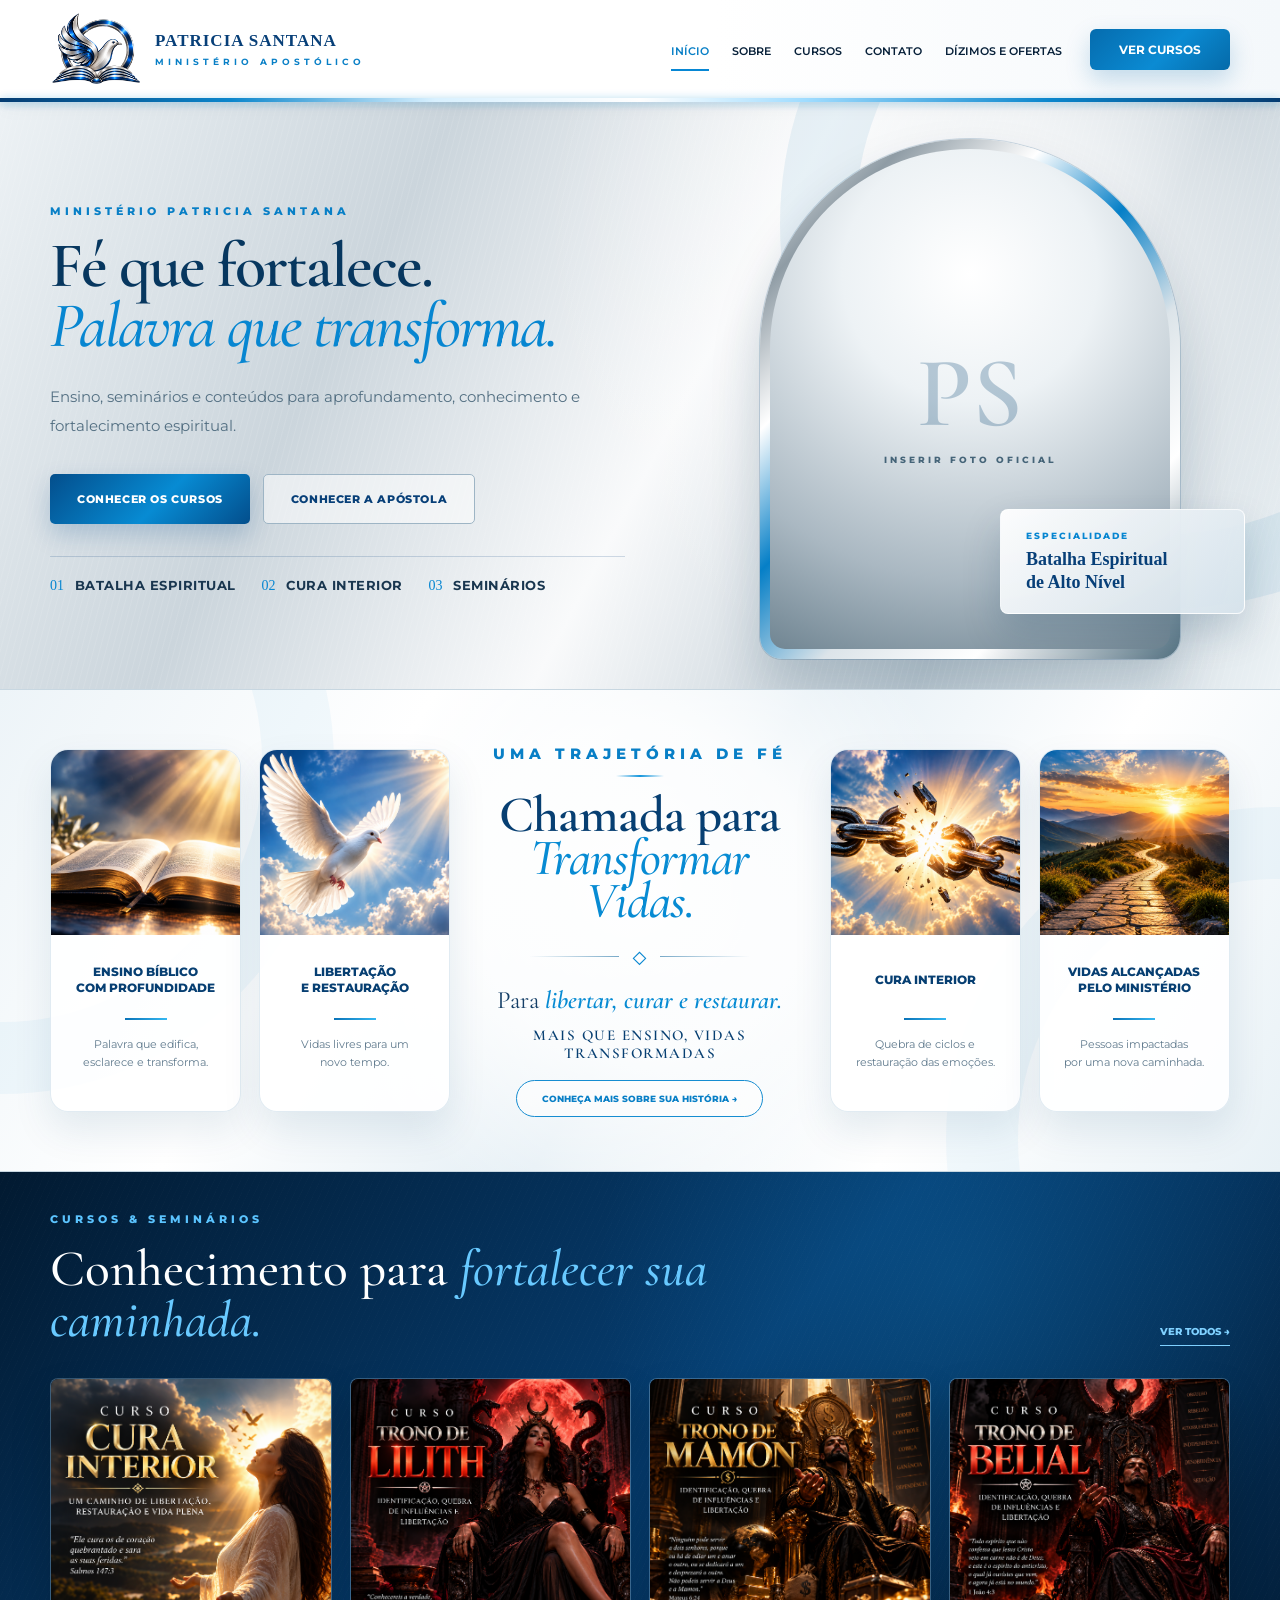
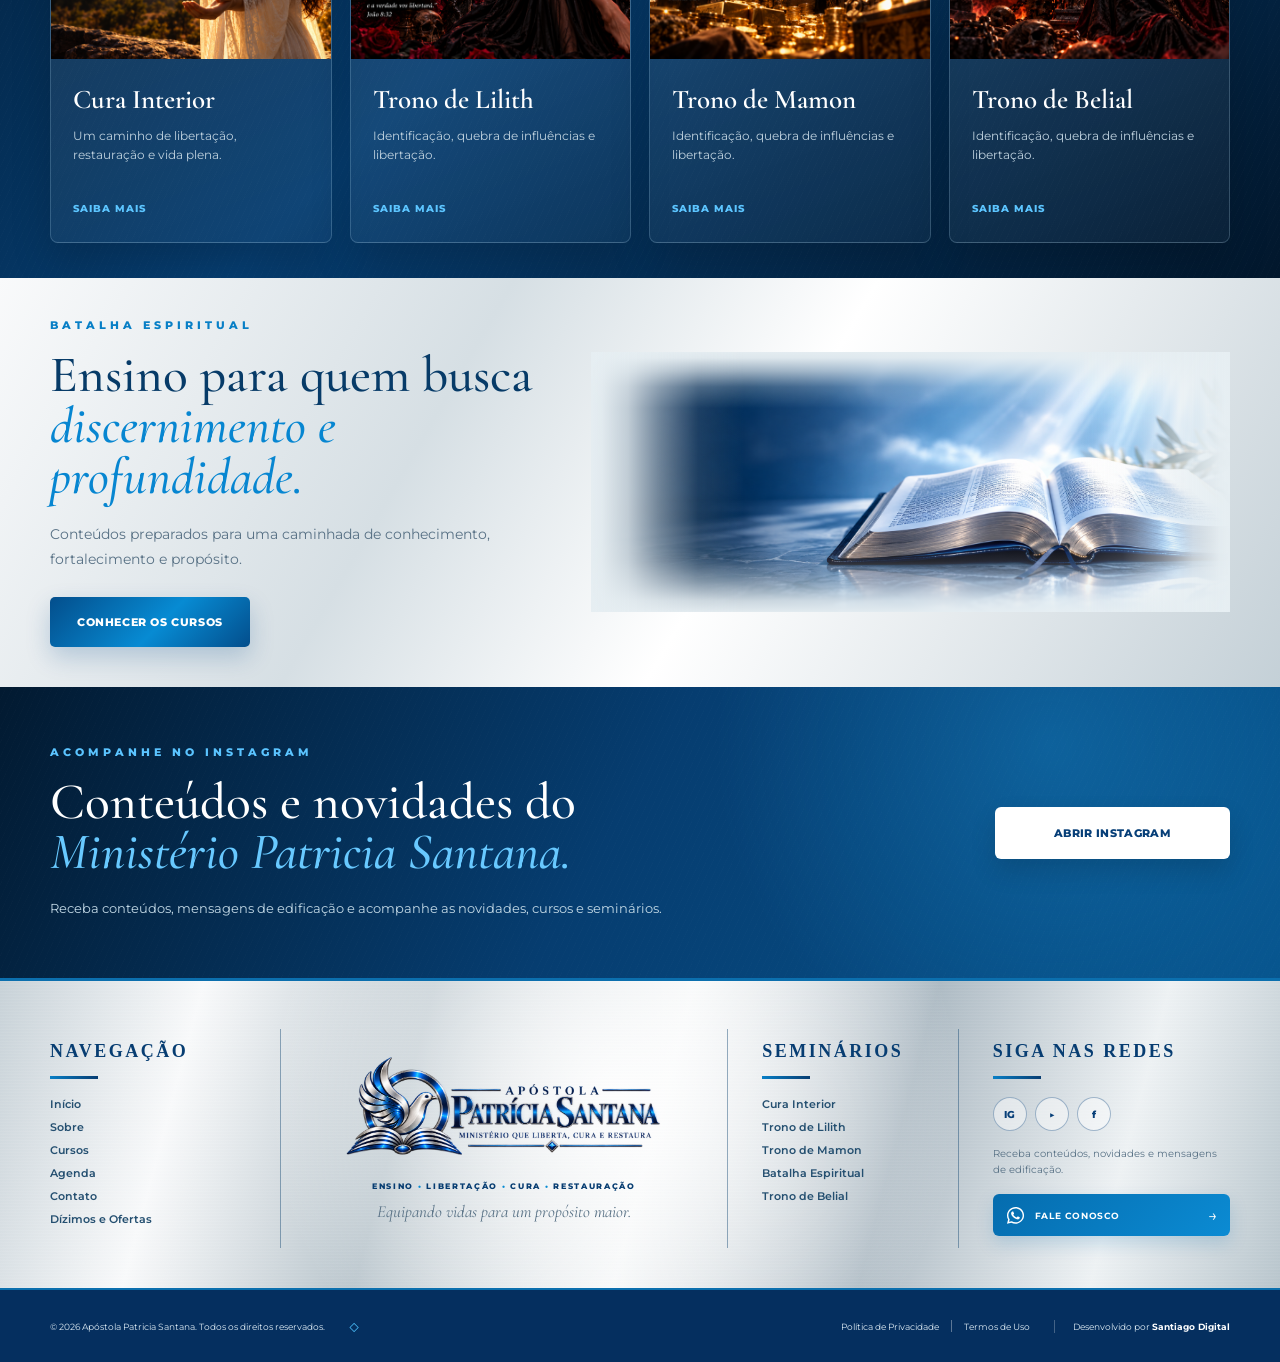
==== index.html @ dcf29bfb "Add files via upload" ====
<!DOCTYPE html>
<html lang="pt-BR">

<head>
    <meta charset="UTF-8">

    <meta
        name="viewport"
        content="width=device-width, initial-scale=1.0"
    >

    <title>Apóstola Patricia Santana</title>

    <!-- FONTES -->
    <link rel="preconnect" href="https://fonts.googleapis.com">
    <link rel="preconnect" href="https://fonts.gstatic.com" crossorigin>

    <link
        href="https://fonts.googleapis.com/css2?family=Cormorant+Garamond:ital,wght@0,500;0,600;1,600&family=Montserrat:wght@400;500;600;700&display=swap"
        rel="stylesheet"
    >

    <!-- CSS PRINCIPAL -->
    <link rel="stylesheet" href="style.css?v=17">
    <link rel="stylesheet" href="css/header.css?v=1">
    <link rel="stylesheet" href="css/footer.css?v=1">
</head>

<body>


    <!-- =====================================================
         CABEÇALHO
    ====================================================== -->

    <header class="header">

        <div class="wrap navwrap">

            <a class="brand" href="#inicio">

                <img
                    src="logo-patricia.png"
                    alt="Logo Apóstola Patricia Santana"
                >

                <span>
                    <strong>PATRICIA SANTANA</strong>
                    <small>MINISTÉRIO APOSTÓLICO</small>
                </span>

            </a>


            <button
                class="menu"
                id="menu"
                type="button"
                aria-label="Abrir menu"
                aria-expanded="false"
                aria-controls="nav"
            >
                ☰
            </button>


            <nav id="nav">

                <a class="active" href="#inicio">
                    INÍCIO
                </a>

                <a href="sobre.html">
                    SOBRE
                </a>

                <a href="#cursos">
                    CURSOS
                </a>

                <a href="#contato">
                    CONTATO
                </a>

                <a href="#ofertas">
                    DÍZIMOS E OFERTAS
                </a>

            </nav>


            <a class="topbtn" href="#cursos">
                VER CURSOS
            </a>

        </div>

    </header>



    <main>


        <!-- =================================================
             INÍCIO / HERO
        ================================================== -->

        <section class="hero" id="inicio">

            <div class="wrap hero-grid">


                <div class="hero-copy">

                    <p class="eyebrow">
                        MINISTÉRIO PATRICIA SANTANA
                    </p>


                    <h1>
                        Fé que fortalece.<br>
                        <em>Palavra que transforma.</em>
                    </h1>


                    <p class="lead">
                        Ensino, seminários e conteúdos para aprofundamento,
                        conhecimento e fortalecimento espiritual.
                    </p>


                    <div class="actions">

                        <a
                            class="btn primary"
                            href="#cursos"
                        >
                            CONHECER OS CURSOS
                        </a>

                        <a
                            class="btn secondary"
                            href="#sobre"
                        >
                            CONHECER A APÓSTOLA
                        </a>

                    </div>


                    <div class="hero-tags">

                        <span>
                            01
                            <b>BATALHA ESPIRITUAL</b>
                        </span>

                        <span>
                            02
                            <b>CURA INTERIOR</b>
                        </span>

                        <span>
                            03
                            <b>SEMINÁRIOS</b>
                        </span>

                    </div>

                </div>



                <div class="hero-art">

                    <div class="chrome">

                        <div class="photo">

                            <span>PS</span>

                            <small>
                                INSERIR FOTO OFICIAL
                            </small>

                        </div>

                    </div>


                    <div class="floating">

                        <small>
                            ESPECIALIDADE
                        </small>

                        <strong>
                            Batalha Espiritual<br>
                            de Alto Nível
                        </strong>

                    </div>

                </div>


            </div>

        </section>



        <!-- =================================================
             TRAJETÓRIA
        ================================================== -->

        <section class="trajetoria-nova" id="sobre">
            <div class="wrap trajetoria-showcase">

                <div class="trajetoria-card">
                    <img src="biblia-aberta.png" alt="Bíblia aberta iluminada">
                    <div class="trajetoria-card-copy">
                        <h3>ENSINO BÍBLICO<br>COM PROFUNDIDADE</h3>
                        <span></span>
                        <p>Palavra que edifica,<br>esclarece e transforma.</p>
                    </div>
                </div>

                <div class="trajetoria-card">
                    <img src="pomba-branca.png" alt="Pomba branca em voo">
                    <div class="trajetoria-card-copy">
                        <h3>LIBERTAÇÃO<br>E RESTAURAÇÃO</h3>
                        <span></span>
                        <p>Vidas livres para um<br>novo tempo.</p>
                    </div>
                </div>

                <div class="trajetoria-centro">
                    <small>UMA TRAJETÓRIA DE FÉ</small>
                    <span class="trajetoria-mini-line"></span>

                    <h2>Chamada para<br><em>Transformar<br>Vidas.</em></h2>

                    <div class="trajetoria-ornamento">
                        <i></i><b>◇</b><i></i>
                    </div>

                    <p class="trajetoria-frase">
                        Para <em>libertar, curar e restaurar.</em>
                    </p>

                    <strong class="trajetoria-impacto">
                        MAIS QUE ENSINO, VIDAS TRANSFORMADAS
                    </strong>

                    <a class="trajetoria-link" href="sobre.html">
                        CONHEÇA MAIS SOBRE SUA HISTÓRIA →
                    </a>
                </div>

                <div class="trajetoria-card">
                    <img src="correntes-quebradas.png" alt="Correntes quebradas">
                    <div class="trajetoria-card-copy">
                        <h3>CURA INTERIOR</h3>
                        <span></span>
                        <p>Quebra de ciclos e<br>restauração das emoções.</p>
                    </div>
                </div>

                <div class="trajetoria-card">
                    <img src="caminho-dourado.png" alt="Caminho iluminado">
                    <div class="trajetoria-card-copy">
                        <h3>VIDAS ALCANÇADAS<br>PELO MINISTÉRIO</h3>
                        <span></span>
                        <p>Pessoas impactadas<br>por uma nova caminhada.</p>
                    </div>
                </div>

            </div>
        </section>



        <!-- =================================================
             CURSOS
        ================================================== -->

        <section
            class="courses"
            id="cursos"
        >

            <div class="wrap">


                <div class="section-head">


                    <div>

                        <p class="eyebrow light">
                            CURSOS &amp; SEMINÁRIOS
                        </p>


                        <h2>
                            Conhecimento para
                            <em>fortalecer sua caminhada.</em>
                        </h2>

                    </div>


                    <a href="#cursos">
                        VER TODOS →
                    </a>


                </div>



                <div class="cards">


                    <!-- CURA INTERIOR -->

                    <article>

                        <img
                            src="cura-interior.png"
                            alt="Curso Cura Interior"
                        >

                        <div>

                            <h3>
                                Cura Interior
                            </h3>

                            <p>
                                Um caminho de libertação,
                                restauração e vida plena.
                            </p>

                            <a href="#">
                                SAIBA MAIS
                            </a>

                        </div>

                    </article>



                    <!-- TRONO DE LILITH -->

                    <article>

                        <img
                            src="trono-lilith.png"
                            alt="Curso Trono de Lilith"
                        >

                        <div>

                            <h3>
                                Trono de Lilith
                            </h3>

                            <p>
                                Identificação, quebra de
                                influências e libertação.
                            </p>

                            <a href="#">
                                SAIBA MAIS
                            </a>

                        </div>

                    </article>



                    <!-- TRONO DE MAMON -->

                    <article>

                        <img
                            src="trono-mamon.png"
                            alt="Curso Trono de Mamon"
                        >

                        <div>

                            <h3>
                                Trono de Mamon
                            </h3>

                            <p>
                                Identificação, quebra de
                                influências e libertação.
                            </p>

                            <a href="#">
                                SAIBA MAIS
                            </a>

                        </div>

                    </article>



                    <!-- TRONO DE BELIAL -->

                    <article>

                        <img
                            src="trono-belial.png"
                            alt="Curso Trono de Belial"
                        >

                        <div>

                            <h3>
                                Trono de Belial
                            </h3>

                            <p>
                                Identificação, quebra de
                                influências e libertação.
                            </p>

                            <a href="#">
                                SAIBA MAIS
                            </a>

                        </div>

                    </article>


                </div>

            </div>

        </section>



        <!-- =================================================
             BATALHA ESPIRITUAL
        ================================================== -->

        <section class="feature">

            <div class="wrap feature-grid">


                <div>

                    <p class="eyebrow">
                        BATALHA ESPIRITUAL
                    </p>


                    <h2>
                        Ensino para quem busca
                        <em>discernimento e profundidade.</em>
                    </h2>


                    <p>
                        Conteúdos preparados para uma caminhada
                        de conhecimento, fortalecimento e propósito.
                    </p>


                    <a
                        class="btn primary"
                        href="#cursos"
                    >
                        CONHECER OS CURSOS
                    </a>

                </div>



                <div class="bible">

                    <img
                        src="biblia.png"
                        alt="Bíblia aberta"
                    >

                </div>


            </div>

        </section>


        <!-- =================================================
             INSTAGRAM + CONTATO
        ================================================== -->

        <section class="social-contact" id="contato">
            <div class="wrap social-contact-grid">

                <div class="social-contact-copy">
                    <p class="eyebrow light">
                        ACOMPANHE NO INSTAGRAM
                    </p>

                    <h2>
                        Conteúdos e novidades do<br>
                        <em>Ministério Patricia Santana.</em>
                    </h2>

                    <p>
                        Receba conteúdos, mensagens de edificação e acompanhe
                        as novidades, cursos e seminários.
                    </p>
                </div>

                <div class="social-contact-actions">
                    <a
                        class="social-btn instagram-btn"
                        href="https://www.instagram.com/seminarios_ap_patriciasantana/"
                        target="_blank"
                        rel="noopener noreferrer"
                    >
                        ABRIR INSTAGRAM
                    </a>
                </div>

            </div>
        </section>


    </main>



    <!-- RODAPÉ CARREGADO DE components/footer.html -->
    <div id="site-footer-slot"></div>


    <!-- =====================================================
         JAVASCRIPT
    ====================================================== -->

    <script src="script.js?v=2"></script>
    <script src="js/components.js?v=1"></script>


</body>

</html>
---- style.css ----
/* =========================================================
   APÓSTOLA PATRICIA SANTANA
   SITE AZUL + PRATA METÁLICO
   CSS COMPLETO DA HOME
========================================================= */

/* =========================================================
   VARIÁVEIS / RESET
========================================================= */

:root {
    --navy: #052f5f;
    --navy-dark: #031d3b;
    --blue: #087fc6;
    --blue-light: #38ace8;
    --silver: #d9e2e8;
    --silver-light: #f5f8fa;
    --text: #19364f;
    --muted: #61788b;
    --line: #c8d5dd;
    --white: #ffffff;
}

* {
    margin: 0;
    padding: 0;
    box-sizing: border-box;
}

html {
    scroll-behavior: smooth;
}

body {
    margin: 0;
    font-family: "Montserrat", Arial, sans-serif;
    color: var(--text);
    background: #ffffff;
    overflow-x: hidden;
}

img {
    display: block;
    max-width: 100%;
}

a {
    color: inherit;
    text-decoration: none;
}

button,
input,
textarea,
select {
    font: inherit;
}

.wrap {
    width: min(1180px, calc(100% - 48px));
    margin: 0 auto;
}


/* =========================================================
   CABEÇALHO
========================================================= */

.header {
    position: sticky;
    top: 0;
    z-index: 1000;
    width: 100%;
    background:
        linear-gradient(
            90deg,
            #ffffff 0%,
            #ffffff 56%,
            #f4f8fb 100%
        );
    border-bottom: 1px solid #d8e2e9;
    box-shadow: 0 5px 22px rgba(4, 46, 87, 0.05);
}

.navwrap {
    min-height: 98px;
    display: flex;
    align-items: center;
    gap: 28px;
}

.brand {
    display: flex;
    align-items: center;
    gap: 13px;
    flex-shrink: 0;
}

.brand img {
    width: 92px;
    height: 78px;
    object-fit: contain;
}

.brand span {
    display: flex;
    flex-direction: column;
    justify-content: center;
}

.brand strong {
    font-family: Georgia, "Times New Roman", serif;
    font-size: 17px;
    line-height: 1;
    letter-spacing: 1px;
    color: #073f78;
    white-space: nowrap;
}

.brand small {
    margin-top: 8px;
    color: #087fc6;
    font-size: 9px;
    font-weight: 700;
    letter-spacing: 4px;
    line-height: 1;
    white-space: nowrap;
}

.header nav {
    margin-left: auto;
    display: flex;
    align-items: center;
    gap: 30px;
}

.header nav a {
    position: relative;
    padding: 39px 0 35px;
    color: #061f38;
    font-size: 11px;
    font-weight: 700;
    white-space: nowrap;
}

.header nav a::after {
    content: "";
    position: absolute;
    left: 50%;
    bottom: 22px;
    width: 0;
    height: 2px;
    background: #0787d4;
    transform: translateX(-50%);
    transition: width 0.25s ease;
}

.header nav a:hover::after,
.header nav a.active::after {
    width: 100%;
}

.header nav a:hover,
.header nav a.active {
    color: #087fc6;
}

.topbtn {
    flex-shrink: 0;
    min-width: 140px;
    padding: 13px 15px;
    border-radius: 6px;
    background:
        linear-gradient(
            135deg,
            #056cae 0%,
            #0b8bd3 55%,
            #056aa9 100%
        );
    color: #ffffff;
    text-align: center;
    font-size: 12px;
    font-weight: 700;
    box-shadow: 0 10px 24px rgba(5, 105, 170, 0.22);
    transition: 0.25s ease;
}

.topbtn:hover {
    transform: translateY(-2px);
    box-shadow: 0 14px 28px rgba(5, 105, 170, 0.3);
}

.menu {
    display: none;
    border: 0;
    background: transparent;
    color: #073f78;
    font-size: 27px;
    cursor: pointer;
}


/* =========================================================
   ELEMENTOS GERAIS
========================================================= */

.eyebrow {
    margin-bottom: 18px;
    color: #087fc6;
    font-size: 11px;
    font-weight: 800;
    letter-spacing: 4px;
    text-transform: uppercase;
}

.eyebrow.light {
    color: #5bc4ff;
}

.btn {
    display: inline-flex;
    align-items: center;
    justify-content: center;
    min-height: 50px;
    padding: 0 27px;
    border-radius: 5px;
    font-size: 11px;
    font-weight: 800;
    letter-spacing: 0.6px;
    transition: 0.25s ease;
}

.btn.primary {
    color: #ffffff;
    background:
        linear-gradient(
            135deg,
            #034e8c,
            #078bd3 55%,
            #034e8c
        );
    box-shadow: 0 10px 25px rgba(2, 75, 135, 0.22);
}

.btn.primary:hover {
    transform: translateY(-2px);
    box-shadow: 0 14px 28px rgba(2, 75, 135, 0.3);
}

.btn.secondary {
    color: #073f78;
    border: 1px solid #9eb5c5;
    background: rgba(255, 255, 255, 0.55);
}

.btn.secondary:hover {
    border-color: #087fc6;
    background: #ffffff;
}

.btn.white {
    color: #073f78;
    background: #ffffff;
    box-shadow: 0 10px 28px rgba(0, 0, 0, 0.13);
}


/* =========================================================
   HERO
========================================================= */

.hero {
    position: relative;
    overflow: hidden;
    padding: 105px 0 92px;

    background:
        radial-gradient(
            circle at 80% 24%,
            rgba(255, 255, 255, 0.95) 0,
            rgba(255, 255, 255, 0.3) 22%,
            transparent 43%
        ),
        linear-gradient(
            118deg,
            #edf2f5 0%,
            #cbd5dc 29%,
            #f9fafb 53%,
            #bcc9d2 77%,
            #edf3f6 100%
        );
}

.hero::before {
    content: "";
    position: absolute;
    inset: 0;
    opacity: 0.25;
    pointer-events: none;
    background:
        repeating-linear-gradient(
            105deg,
            transparent 0,
            transparent 4px,
            rgba(255,255,255,0.4) 5px,
            transparent 6px
        );
}

.hero::after {
    content: "";
    position: absolute;
    width: 620px;
    height: 620px;
    right: -270px;
    top: -260px;
    border: 75px solid rgba(4, 111, 180, 0.08);
    border-radius: 50%;
}

.hero-grid {
    position: relative;
    z-index: 2;
    display: grid;
    grid-template-columns: 1.05fr 0.95fr;
    align-items: center;
    gap: 85px;
}

.hero h1 {
    max-width: 690px;
    color: #07375f;
    font-family: "Cormorant Garamond", Georgia, serif;
    font-size: clamp(52px, 5vw, 78px);
    font-weight: 600;
    line-height: 0.93;
    letter-spacing: -2px;
}

.hero h1 em {
    color: #0786d1;
    font-weight: 500;
}

.lead {
    max-width: 600px;
    margin-top: 28px;
    color: #536f82;
    font-size: 15px;
    line-height: 1.9;
}

.actions {
    display: flex;
    flex-wrap: wrap;
    gap: 13px;
    margin-top: 34px;
}

.hero-tags {
    display: flex;
    flex-wrap: wrap;
    gap: 26px;
    margin-top: 46px;
    padding-top: 25px;
    border-top: 1px solid rgba(7, 63, 120, 0.18);
}

.hero-tags span {
    color: #0786d1;
    font-family: Georgia, serif;
    font-size: 14px;
}

.hero-tags b {
    margin-left: 7px;
    color: #19364f;
    font-family: "Montserrat", sans-serif;
    font-size: 13px;
    letter-spacing: 0.5px;
}

.hero-art {
    position: relative;
    min-height: 520px;
    display: flex;
    align-items: center;
    justify-content: center;
}

.chrome {
    position: relative;
    width: min(420px, 100%);
    padding: 10px;
    border-radius: 210px 210px 22px 22px;
    background:
        linear-gradient(
            135deg,
            #ffffff 0%,
            #8f9ca5 16%,
            #ffffff 31%,
            #057fc7 46%,
            #dce4e9 62%,
            #ffffff 78%,
            #537181 100%
        );
    box-shadow:
        0 28px 50px rgba(5, 42, 72, 0.18),
        0 0 0 1px rgba(6, 72, 120, 0.18);
}

.photo {
    height: 500px;
    border-radius: 200px 200px 15px 15px;
    display: flex;
    flex-direction: column;
    align-items: center;
    justify-content: center;
    overflow: hidden;

    background:
        radial-gradient(
            circle at 50% 25%,
            #ffffff 0%,
            #edf2f5 30%,
            #aab8c2 72%,
            #708592 100%
        );
}

.photo span {
    color: rgba(5, 66, 112, 0.26);
    font-family: "Cormorant Garamond", Georgia, serif;
    font-size: 100px;
    font-weight: 600;
}

.photo small {
    color: #456478;
    font-size: 9px;
    font-weight: 800;
    letter-spacing: 3px;
}

.floating {
    position: absolute;
    right: -15px;
    bottom: 45px;
    min-width: 245px;
    padding: 20px 25px;
    border: 1px solid rgba(255,255,255,0.75);
    border-radius: 8px;
    background:
        linear-gradient(
            135deg,
            rgba(255,255,255,0.94),
            rgba(213,226,235,0.94)
        );
    box-shadow: 0 18px 38px rgba(5, 49, 84, 0.18);
}

.floating small {
    display: block;
    margin-bottom: 7px;
    color: #0786d1;
    font-size: 9px;
    font-weight: 800;
    letter-spacing: 2px;
}

.floating strong {
    color: #073f78;
    font-family: Georgia, serif;
    font-size: 18px;
    line-height: 1.25;
}


/* =========================================================
   TRAJETÓRIA — CARDS COM IMAGENS
========================================================= */

.trajetoria-nova {
    position: relative;
    padding: 78px 0 72px;
    overflow: hidden;
    border-top: 1px solid #c8d7e1;
    border-bottom: 1px solid #c8d7e1;
    background:
        radial-gradient(circle at 50% 42%, rgba(255,255,255,.98) 0%, rgba(255,255,255,.82) 24%, transparent 48%),
        linear-gradient(120deg, #edf4f8 0%, #fff 28%, #e5eff5 52%, #fff 74%, #e8f1f6 100%);
}

.trajetoria-nova::before,
.trajetoria-nova::after {
    content: "";
    position: absolute;
    width: 520px;
    height: 520px;
    border: 72px solid rgba(15,133,205,.045);
    border-radius: 50%;
    pointer-events: none;
}

.trajetoria-nova::before { left: -330px; top: -260px; }
.trajetoria-nova::after { right: -330px; bottom: -300px; }

.trajetoria-showcase {
    position: relative;
    z-index: 2;
    display: grid;
    grid-template-columns: .92fr .92fr 1.65fr .92fr .92fr;
    align-items: center;
    gap: 18px;
}

.trajetoria-card {
    min-width: 0;
    overflow: hidden;
    border: 1px solid rgba(8,92,151,.12);
    border-radius: 18px;
    background: rgba(255,255,255,.88);
    box-shadow: 0 18px 38px rgba(10,68,108,.10);
    transition: .25s ease;
}

.trajetoria-card:hover {
    transform: translateY(-5px);
    box-shadow: 0 24px 46px rgba(10,68,108,.16);
}

.trajetoria-card > img {
    width: 100%;
    height: 185px;
    object-fit: cover;
}

.trajetoria-card-copy {
    min-height: 176px;
    padding: 22px 15px 24px;
    display: flex;
    flex-direction: column;
    align-items: center;
    text-align: center;
}

.trajetoria-card-copy h3 {
    min-height: 46px;
    display: flex;
    align-items: center;
    justify-content: center;
    color: #073f72;
    font-size: 12px;
    font-weight: 800;
    line-height: 1.35;
}

.trajetoria-card-copy > span {
    width: 42px;
    height: 2px;
    margin: 15px 0;
    background: linear-gradient(90deg, #0a73b8, #35b8f2);
}

.trajetoria-card-copy p {
    color: #617b8e;
    font-size: 11px;
    line-height: 1.65;
}

.trajetoria-centro {
    min-width: 0;
    padding: 0 22px;
    display: flex;
    flex-direction: column;
    align-items: center;
    justify-content: center;
    text-align: center;
}

.trajetoria-centro small {
    color: #087fc6;
    font-size: 15px;
    font-weight: 800;
    letter-spacing: 5px;
}

.trajetoria-mini-line {
    width: 48px;
    height: 2px;
    margin: 15px 0 22px;
    background: linear-gradient(90deg, transparent, #1596dc, transparent);
}

.trajetoria-centro h2 {
    margin: 0;
    color: #073f72;
    font-family: "Cormorant Garamond", Georgia, serif;
    font-size: clamp(45px, 4vw, 64px);
    font-weight: 600;
    line-height: .84;
    letter-spacing: -1px;
}

.trajetoria-centro h2 em {
    color: #078bd3;
    font-weight: 500;
}

.trajetoria-ornamento {
    width: 100%;
    margin: 25px 0 20px;
    display: flex;
    align-items: center;
    justify-content: center;
    gap: 13px;
}

.trajetoria-ornamento i {
    width: 90px;
    height: 1px;
    background: linear-gradient(90deg, transparent, #78a9c8);
}

.trajetoria-ornamento i:last-child { transform: rotate(180deg); }

.trajetoria-ornamento b {
    color: #0786d1;
    font-size: 25px;
    font-weight: 400;
}

.trajetoria-frase {
    margin: 0;
    color: #153f67;
    font-family: "Cormorant Garamond", Georgia, serif;
    font-size: 25px;
    line-height: 1.15;
}

.trajetoria-frase em {
    color: #078bd3;
    font-weight: 600;
}

.trajetoria-impacto {
    margin-top: 15px;
    color: #073f72;
    font-family: "Cormorant Garamond", Georgia, serif;
    font-size: 15px;
    font-weight: 600;
    letter-spacing: 1.5px;
}

.trajetoria-link {
    margin-top: 24px;
    padding: 12px 25px;
    border: 1px solid #168dd1;
    border-radius: 28px;
    color: #087fc6;
    background: rgba(255,255,255,.58);
    font-size: 9px;
    font-weight: 800;
    transition: .25s ease;
}

.trajetoria-link:hover {
    color: #fff;
    background: #087fc6;
}


/* =========================================================
   CURSOS
========================================================= */

.courses {
    position: relative;
    padding: 100px 0 110px;
    overflow: hidden;

    background:
        radial-gradient(
            circle at 75% 15%,
            rgba(20, 138, 210, 0.22),
            transparent 32%
        ),
        linear-gradient(
            135deg,
            #021a31 0%,
            #063d70 47%,
            #02172c 100%
        );
}

.courses::before {
    content: "";
    position: absolute;
    inset: 0;
    opacity: 0.12;
    background:
        repeating-linear-gradient(
            115deg,
            transparent 0,
            transparent 5px,
            rgba(255,255,255,0.15) 6px
        );
}

.courses .wrap {
    position: relative;
    z-index: 2;
}

.section-head {
    margin-bottom: 42px;
    display: flex;
    align-items: flex-end;
    justify-content: space-between;
    gap: 30px;
}

.section-head h2 {
    max-width: 680px;
    color: #ffffff;
    font-family: "Cormorant Garamond", Georgia, serif;
    font-size: clamp(39px, 4vw, 58px);
    font-weight: 500;
    line-height: 1;
}

.section-head h2 em {
    color: #68c9ff;
    font-weight: 500;
}

.section-head > a {
    padding-bottom: 7px;
    color: #7fd1ff;
    border-bottom: 1px solid #7fd1ff;
    font-size: 10px;
    font-weight: 800;
}

.cards {
    display: grid;
    grid-template-columns: repeat(4, 1fr);
    gap: 18px;
}

.cards article {
    overflow: hidden;
    border: 1px solid rgba(180, 222, 246, 0.22);
    border-radius: 8px;
    background:
        linear-gradient(
            160deg,
            rgba(255,255,255,0.11),
            rgba(255,255,255,0.035)
        );
    box-shadow: 0 20px 40px rgba(0,0,0,0.16);
    transition: transform 0.25s ease, border-color 0.25s ease;
}

.cards article:hover {
    transform: translateY(-6px);
    border-color: rgba(100, 199, 255, 0.6);
}

.cards article > img {
    width: 100%;
    aspect-ratio: 4 / 3;
    object-fit: cover;
}

.cards article > div {
    padding: 24px 22px 26px;
}

.cards h3 {
    color: #ffffff;
    font-family: "Cormorant Garamond", Georgia, serif;
    font-size: 27px;
    font-weight: 600;
}

.cards p {
    min-height: 58px;
    margin-top: 10px;
    color: #bed1de;
    font-size: 12px;
    line-height: 1.65;
}

.cards a {
    display: inline-block;
    margin-top: 18px;
    color: #5cc5ff;
    font-size: 10px;
    font-weight: 800;
    letter-spacing: 1px;
}


/* =========================================================
   BATALHA ESPIRITUAL
========================================================= */

.feature {
    padding: 100px 0;
    overflow: hidden;

    background:
        linear-gradient(
            120deg,
            #f9fafb 0%,
            #d6dfe4 34%,
            #ffffff 58%,
            #c4d0d7 100%
        );
}

.feature-grid {
    display: grid;
    grid-template-columns: 0.95fr 1.05fr;
    align-items: center;
    gap: 75px;
}

.feature h2 {
    color: #073b68;
    font-family: "Cormorant Garamond", Georgia, serif;
    font-size: clamp(42px, 4vw, 61px);
    font-weight: 500;
    line-height: 1;
}

.feature h2 em {
    color: #0786d1;
    font-weight: 500;
}

.feature p:not(.eyebrow) {
    max-width: 560px;
    margin: 25px 0 30px;
    color: #587185;
    font-size: 14px;
    line-height: 1.8;
}

.bible {
    position: relative;
    display: flex;
    align-items: center;
    justify-content: center;
}

.bible::before {
    content: "";
    position: absolute;
    width: 440px;
    height: 440px;
    border-radius: 50%;
    background: radial-gradient(circle, rgba(0, 135, 215, 0.2), transparent 67%);
}

.bible img {
    position: relative;
    z-index: 2;
    width: min(570px, 100%);
    filter: drop-shadow(0 24px 25px rgba(3, 45, 78, 0.22));
}


/* =========================================================
   AGENDA
========================================================= */

.agenda {
    padding: 95px 0;
    background:
        radial-gradient(
            circle at 50% 0%,
            rgba(31, 150, 220, 0.12),
            transparent 50%
        ),
        #ffffff;
}

.center {
    text-align: center;
}

.agenda h2 {
    color: #073f72;
    font-family: "Cormorant Garamond", Georgia, serif;
    font-size: clamp(42px, 4vw, 58px);
    font-weight: 500;
}

.agenda h2 em {
    color: #0786d1;
}

.agenda .center > p:last-child {
    margin-top: 17px;
    color: #637b8c;
    font-size: 14px;
}


/* =========================================================
   CONTATO
========================================================= */

.contact {
    padding: 80px 0;
    background:
        radial-gradient(
            circle at 80% 30%,
            rgba(29, 151, 224, 0.25),
            transparent 30%
        ),
        linear-gradient(
            135deg,
            #021a31,
            #064579 58%,
            #02213d
        );
}

.contact-grid {
    display: flex;
    align-items: center;
    justify-content: space-between;
    gap: 60px;
}

.contact h2 {
    color: #ffffff;
    font-family: "Cormorant Garamond", Georgia, serif;
    font-size: 52px;
    font-weight: 500;
}

.contact h2 em {
    color: #64c9ff;
}

.contact p:not(.eyebrow) {
    max-width: 650px;
    margin-top: 14px;
    color: #c1d4df;
    font-size: 13px;
    line-height: 1.8;
}


/* =========================================================
   DÍZIMOS E OFERTAS
========================================================= */

.offers {
    padding: 95px 0;
    background:
        linear-gradient(
            115deg,
            #f7f9fa,
            #d9e1e6 48%,
            #f9fafb
        );
}

.offers-grid {
    display: grid;
    grid-template-columns: 0.85fr 1.15fr;
    align-items: center;
    gap: 75px;
}

.offers img {
    width: 100%;
    max-height: 440px;
    object-fit: contain;
    filter: drop-shadow(0 20px 25px rgba(6, 56, 91, 0.15));
}

.offers h2 {
    color: #073f72;
    font-family: "Cormorant Garamond", Georgia, serif;
    font-size: clamp(42px, 4vw, 60px);
    font-weight: 500;
}

.offers h2 em {
    color: #0786d1;
}

.offers p:not(.eyebrow) {
    max-width: 580px;
    margin-top: 20px;
    color: #5c7485;
    font-size: 14px;
    line-height: 1.8;
}


/* =========================================================
   RODAPÉ PREMIUM
   PRATA METÁLICO + AZUL
========================================================= */

.footer-premium {
    position: relative;
    width: 100%;
    color: #0b3158;
    font-family: "Montserrat", Arial, sans-serif;
    overflow: hidden;
}

.footer-metal {
    position: relative;
    padding: 48px 0 40px;
    border-top: 3px solid #0b6fae;
    border-bottom: 2px solid #0b6fae;

    background:
        radial-gradient(
            circle at 48% 38%,
            rgba(255,255,255,0.96) 0%,
            rgba(255,255,255,0.46) 25%,
            transparent 50%
        ),
        linear-gradient(
            105deg,
            #c8d2d8 0%,
            #f9fafb 15%,
            #b9c5cc 32%,
            #f4f6f7 51%,
            #aebbc4 69%,
            #eef2f4 86%,
            #b9c6cd 100%
        );
}

.footer-metal::before {
    content: "";
    position: absolute;
    inset: 0;
    pointer-events: none;
    opacity: 0.35;
    background:
        repeating-linear-gradient(
            0deg,
            rgba(255,255,255,0.12) 0,
            rgba(255,255,255,0.12) 1px,
            rgba(20,54,76,0.035) 2px,
            transparent 3px
        );
}

.footer-metal::after {
    content: "";
    position: absolute;
    top: -2px;
    left: 0;
    right: 0;
    height: 5px;
    background:
        linear-gradient(
            90deg,
            transparent,
            #30c7ff 12%,
            #ffffff 18%,
            #0b4c84 32%,
            #ffffff 50%,
            #148ed3 70%,
            #ffffff 84%,
            transparent
        );
    box-shadow: 0 0 15px rgba(20, 153, 222, 0.8);
}

.footer-premium-grid {
    position: relative;
    z-index: 2;
    display: grid;
    grid-template-columns: 0.85fr 1.65fr 0.85fr 1fr;
    align-items: stretch;
}

.footer-col {
    padding: 12px 36px;
    border-right: 1px solid rgba(8, 63, 107, 0.55);
}

.footer-nav {
    padding-left: 0;
}

.footer-social {
    padding-right: 0;
    border-right: 0;
}

.footer-col h4 {
    margin: 0;
    color: #073d72;
    font-family: Georgia, "Times New Roman", serif;
    font-size: 20px;
    font-weight: 600;
    letter-spacing: 3px;
}

.footer-title-line {
    display: block;
    width: 50px;
    height: 3px;
    margin: 15px 0 18px;
    background:
        linear-gradient(
            90deg,
            #087fc6,
            #073d72
        );
}

.footer-col > a {
    display: block;
    width: fit-content;
    margin: 0 0 11px;
    color: #102f4b;
    font-size: 12px;
    line-height: 1.3;
    transition: 0.2s ease;
}

.footer-col > a:hover {
    color: #0786d1;
    transform: translateX(3px);
}

.footer-logo-area {
    min-width: 0;
    padding: 0 38px;
    display: flex;
    flex-direction: column;
    align-items: center;
    justify-content: center;
    text-align: center;
    border-right: 1px solid rgba(8, 63, 107, 0.55);
}

.footer-logo-area img {
    display: block;
    width: 100%;
    max-width: 430px;
    height: auto;
    max-height: 190px;
    object-fit: contain;
}

.footer-logo-area p {
    margin-top: 12px;
    color: #34566e;
    font-family: "Cormorant Garamond", Georgia, serif;
    font-size: 17px;
    font-style: italic;
}

.social-buttons {
    display: flex;
    gap: 12px;
    margin: 0 0 19px;
}

.social-buttons a {
    width: 48px;
    height: 48px;
    display: flex;
    align-items: center;
    justify-content: center;
    border: 1px solid #91a8b7;
    border-radius: 50%;

    background:
        radial-gradient(
            circle at 35% 25%,
            #168cd1,
            #06477e 55%,
            #032c52
        );

    color: #ffffff;
    font-size: 14px;
    font-weight: 800;

    box-shadow:
        inset 0 0 0 2px rgba(255,255,255,0.28),
        0 6px 12px rgba(4, 53, 89, 0.18);

    transition: 0.2s ease;
}

.social-buttons a:hover {
    transform: translateY(-3px);
    box-shadow:
        inset 0 0 0 2px rgba(255,255,255,0.35),
        0 9px 17px rgba(4, 53, 89, 0.26);
}

.footer-social > p {
    max-width: 260px;
    margin: 0 0 20px;
    color: #49677d;
    font-size: 12px;
    font-weight: 700;
    line-height: 1.65;
}

.footer-social .footer-whatsapp {
    width: 100%;
    max-width: 245px;
    min-height: 48px;
    margin: 0;
    padding: 0 18px;

    display: flex;
    align-items: center;
    justify-content: space-between;

    border: 1px solid #6bb8e5;
    border-radius: 30px;

    background:
        linear-gradient(
            105deg,
            #073d72,
            #087fc6,
            #064a80
        );

    color: #ffffff;

    box-shadow:
        0 10px 22px rgba(4, 65, 108, 0.22),
        inset 0 1px 0 rgba(255,255,255,0.24);
}

.footer-social .footer-whatsapp:hover {
    color: #ffffff;
    transform: translateY(-2px);
}

.footer-whatsapp strong {
    font-size: 11px;
    letter-spacing: 0.3px;
}

.wa-icon {
    font-size: 16px;
}

.wa-arrow {
    font-size: 19px;
}


/* =========================================================
   FAIXA INFERIOR DO RODAPÉ
========================================================= */

.footer-bottom-premium {
    position: relative;
    min-height: 84px;

    background:
        radial-gradient(
            ellipse at 50% 0%,
            rgba(30, 131, 200, 0.28),
            transparent 45%
        ),
        linear-gradient(
            105deg,
            #031b35,
            #0a3f72 46%,
            #031b35
        );

    border-bottom: 1px solid #1c83c0;
}

.footer-bottom-premium::before {
    content: "";
    position: absolute;
    inset: 0;
    opacity: 0.16;
    pointer-events: none;
    background:
        repeating-linear-gradient(
            115deg,
            transparent 0,
            transparent 5px,
            rgba(255,255,255,0.1) 6px
        );
}

.footer-bottom-content {
    position: relative;
    z-index: 2;
    min-height: 84px;
    display: grid;
    grid-template-columns: 1fr auto 1fr;
    align-items: center;
    gap: 25px;
}

.footer-bottom-content > p {
    color: #d6e1e8;
    font-size: 10px;
}

.footer-diamond {
    position: relative;
    color: #a9dcf6;
    font-size: 27px;
}

.footer-diamond::before,
.footer-diamond::after {
    content: "";
    position: absolute;
    top: 50%;
    width: 145px;
    height: 1px;
    background:
        linear-gradient(
            90deg,
            transparent,
            rgba(214,236,248,0.75)
        );
}

.footer-diamond::before {
    right: 32px;
}

.footer-diamond::after {
    left: 32px;
    transform: rotate(180deg);
}

.footer-legal {
    display: flex;
    align-items: center;
    justify-content: flex-end;
    gap: 17px;
}

.footer-legal a {
    color: #c6d6e0;
    font-size: 10px;
}

.footer-legal a:hover {
    color: #ffffff;
}

.footer-legal i {
    width: 1px;
    height: 13px;
    background: rgba(198, 214, 224, 0.55);
}


/* =========================================================
   TABLET
========================================================= */

@media (max-width: 1150px) {

    .navwrap {
        gap: 18px;
    }

    .brand strong {
        font-size: 9px;
    }

    .brand small {
        letter-spacing: 1.8px;
    }

    .header nav {
        gap: 18px;
    }

    .header nav a {
        font-size: 10px;
    }

    .topbtn {
        min-width: 120px;
        padding-left: 15px;
        padding-right: 15px;
    }

    .hero-grid {
        gap: 45px;
    }

    .trajetoria-layout {
        grid-template-columns: 1fr;
    }

    .trajetoria-centro {
        order: -1;
        padding-bottom: 50px;
    }

    .trajetoria-item {
        min-height: 210px;
    }

    .trajetoria-lado:first-child .trajetoria-item:first-child {
        border-left: 1px solid #aabdc7;
    }

    .cards {
        grid-template-columns: repeat(2, 1fr);
    }

    .footer-premium-grid {
        grid-template-columns: 1fr 1.4fr;
    }

    .footer-col,
    .footer-logo-area {
        border-bottom: 1px solid rgba(8, 63, 107, 0.35);
    }

    .footer-logo-area {
        border-right: 0;
    }

    .footer-ministerio {
        padding-left: 0;
        border-bottom: 0;
    }

    .footer-social {
        border-bottom: 0;
    }
}


/* =========================================================
   MENU MOBILE / TABLET
========================================================= */

@media (max-width: 900px) {

    .wrap {
        width: min(100% - 34px, 1180px);
    }

    .navwrap {
        position: relative;
        min-height: 80px;
    }

    .brand img {
        width: 67px;
        height: 59px;
    }

    .brand strong {
        font-size: 17px;
    }

    .brand small {
        margin-top: 5px;
        font-size: 7px;
        letter-spacing: 2px;
    }

    .menu {
        display: block;
        margin-left: auto;
    }

    .topbtn {
        display: none;
    }

    .header nav {
        position: absolute;
        top: 80px;
        left: 0;
        right: 0;

        display: none;
        flex-direction: column;
        align-items: stretch;
        gap: 0;

        padding: 12px 18px 20px;

        background: rgba(255,255,255,0.98);
        border-top: 1px solid #dbe5eb;
        border-bottom: 1px solid #c8d6df;

        box-shadow: 0 15px 30px rgba(3, 42, 70, 0.12);
    }

    .header nav.open {
        display: flex;
    }

    .header nav a {
        width: 100%;
        padding: 15px 4px;
        border-bottom: 1px solid #e4ebef;
        font-size: 12px;
    }

    .header nav a::after {
        display: none;
    }

    .hero {
        padding: 72px 0;
    }

    .hero-grid {
        grid-template-columns: 1fr;
        gap: 55px;
    }

    .hero-art {
        min-height: 460px;
    }

    .chrome {
        max-width: 360px;
    }

    .photo {
        height: 430px;
    }

    .floating {
        right: 5%;
    }

    .feature-grid,
    .offers-grid {
        grid-template-columns: 1fr;
    }

    .bible {
        margin-top: 20px;
    }

    .offers img {
        max-height: 350px;
    }

    .contact-grid {
        flex-direction: column;
        align-items: flex-start;
    }
}


/* =========================================================
   CELULAR
========================================================= */

@media (max-width: 650px) {

    .wrap {
        width: calc(100% - 30px);
    }

    .header {
        position: sticky;
    }

    .navwrap {
        min-height: 74px;
        gap: 10px;
    }

    .brand {
        gap: 8px;
        min-width: 0;
    }

    .brand img {
        width: 57px;
        height: 52px;
    }

    .brand span {
        min-width: 0;
    }

    .brand strong {
        font-size: 15px;
        letter-spacing: 0.4px;
    }

    .brand small {
        font-size: 10px;
        letter-spacing: 1.5px;
        white-space: nowrap;
    }

    .menu {
        flex-shrink: 0;
        font-size: 24px;
    }

    .header nav {
        top: 74px;
    }

    .hero {
        padding: 58px 0 62px;
    }

    .eyebrow {
        margin-bottom: 14px;
        font-size: 9px;
        letter-spacing: 2.6px;
    }

    .hero h1 {
        font-size: 47px;
        letter-spacing: -1px;
    }

    .lead {
        margin-top: 22px;
        font-size: 13px;
        line-height: 1.75;
    }

    .actions {
        flex-direction: column;
    }

    .actions .btn {
        width: 100%;
    }

    .hero-tags {
        display: grid;
        grid-template-columns: 1fr;
        gap: 11px;
        margin-top: 32px;
    }

    .hero-art {
        min-height: 410px;
    }

    .chrome {
        width: 290px;
    }

    .photo {
        height: 375px;
    }

    .photo span {
        font-size: 80px;
    }

    .floating {
        right: 0;
        bottom: 20px;
        min-width: 210px;
        padding: 17px 20px;
    }

    .trajetoria-nova {
        padding: 65px 0;
    }

    .trajetoria-centro {
        padding: 0 5px 40px;
    }

    .trajetoria-centro h2 {
        font-size: 43px;
    }

    .trajetoria-lado {
        grid-template-columns: 1fr;
    }

    .trajetoria-item {
        min-height: 185px;
        border-right: 1px solid #aabdc7;
        border-bottom: 1px solid #aabdc7;
    }

    .courses {
        padding: 70px 0;
    }

    .section-head {
        align-items: flex-start;
        flex-direction: column;
    }

    .section-head h2 {
        font-size: 43px;
    }

    .cards {
        grid-template-columns: 1fr;
    }

    .cards p {
        min-height: auto;
    }

    .feature,
    .agenda,
    .offers {
        padding: 70px 0;
    }

    .feature h2,
    .offers h2 {
        font-size: 43px;
    }

    .contact {
        padding: 65px 0;
    }

    .contact h2 {
        font-size: 45px;
    }

    .contact .btn {
        width: 100%;
    }

    .footer-metal {
        padding: 45px 0 30px;
    }

    .footer-premium-grid {
        grid-template-columns: 1fr;
    }

    .footer-col,
    .footer-nav,
    .footer-ministerio,
    .footer-social,
    .footer-logo-area {
        padding: 28px 4px;
        border-right: 0;
        border-bottom: 1px solid rgba(8, 63, 107, 0.28);
    }

    .footer-nav {
        padding-top: 0;
    }

    .footer-logo-area {
        order: -1;
        padding-top: 0;
    }

    .footer-logo-area img {
        max-width: 330px;
    }

    .footer-logo-area p {
        font-size: 16px;
    }

    .footer-col h4 {
        font-size: 18px;
    }

    .footer-social {
        border-bottom: 0;
    }

    .footer-social .footer-whatsapp {
        max-width: 100%;
    }

    .footer-bottom-content {
        min-height: 130px;
        padding: 24px 0;
        grid-template-columns: 1fr;
        justify-items: center;
        text-align: center;
        gap: 13px;
    }

    .footer-diamond {
        display: none;
    }

    .footer-legal {
        justify-content: center;
        flex-wrap: wrap;
    }
}


/* =========================================================
   CELULARES PEQUENOS
========================================================= */

@media (max-width: 390px) {

    .brand strong {
        font-size: 13px;
    }

    .brand small {
        font-size: 5.5px;
        letter-spacing: 1.1px;
    }

    .brand img {
        width: 51px;
    }

    .hero h1 {
        font-size: 41px;
    }

    .trajetoria-centro h2,
    .section-head h2,
    .feature h2,
    .offers h2 {
        font-size: 38px;
    }
}

/* =========================================================
   RESPONSIVIDADE — NOVA TRAJETÓRIA
========================================================= */
@media (max-width: 1150px) {
    .trajetoria-showcase {
        grid-template-columns: repeat(2, minmax(0, 1fr));
        max-width: 820px;
    }
    .trajetoria-centro {
        grid-column: 1 / -1;
        grid-row: 1;
        padding: 0 20px 42px;
    }
    .trajetoria-card > img { height: 230px; }
}

@media (max-width: 700px) {
    .trajetoria-nova { padding: 62px 0; }
    .trajetoria-showcase {
        grid-template-columns: 1fr;
        width: min(100% - 34px, 520px);
        gap: 18px;
    }
    .trajetoria-centro {
        grid-column: auto;
        padding: 0 0 30px;
    }
    .trajetoria-centro small {
        font-size: 9px;
        letter-spacing: 3px;
    }
    .trajetoria-centro h2 {
        font-size: clamp(43px, 13vw, 58px);
    }
    .trajetoria-frase { font-size: 23px; }
    .trajetoria-impacto {
        max-width: 330px;
        font-size: 13px;
        line-height: 1.45;
    }
    .trajetoria-card > img { height: 250px; }
    .trajetoria-card-copy { min-height: 155px; }
}

/* =========================================================
   AJUSTES FINAIS DA HOME — V7
========================================================= */

/* Barra metálica azul/prata entre o menu e o banner */
.header {
    position: sticky;
}

.header::after {
    content: "";
    position: absolute;
    left: 0;
    right: 0;
    bottom: -4px;
    height: 4px;
    z-index: 5;
    background:
        linear-gradient(
            90deg,
            #053c72 0%,
            #0b86cc 18%,
            #d9f1ff 34%,
            #ffffff 50%,
            #9fdcff 63%,
            #0b86cc 82%,
            #053c72 100%
        );
    box-shadow:
        0 2px 8px rgba(5, 111, 174, 0.28),
        0 0 8px rgba(63, 186, 244, 0.22);
}

/* Mostra a arte completa dos cursos para não cortar a palavra CURSO */
.cards article > img {
    width: 100%;
    height: auto;
    aspect-ratio: auto;
    object-fit: contain;
    object-position: center top;
    background: #031f3b;
}

/* =========================================================
   INSTAGRAM + CONTATO
========================================================= */

.social-contact {
    position: relative;
    overflow: hidden;
    padding: 78px 0;
    background:
        radial-gradient(
            circle at 82% 20%,
            rgba(33, 159, 229, 0.28),
            transparent 31%
        ),
        linear-gradient(
            120deg,
            #021a31 0%,
            #063d70 48%,
            #07558e 100%
        );
}

.social-contact::before {
    content: "";
    position: absolute;
    inset: 0;
    pointer-events: none;
    opacity: 0.11;
    background:
        repeating-linear-gradient(
            115deg,
            transparent 0,
            transparent 5px,
            rgba(255,255,255,0.14) 6px
        );
}

.social-contact-grid {
    position: relative;
    z-index: 2;
    display: grid;
    grid-template-columns: minmax(0, 1.55fr) auto;
    align-items: center;
    gap: 70px;
}

.social-contact-copy h2 {
    max-width: 850px;
    color: #ffffff;
    font-family: "Cormorant Garamond", Georgia, serif;
    font-size: clamp(43px, 4vw, 62px);
    font-weight: 500;
    line-height: 0.98;
}

.social-contact-copy h2 em {
    color: #68c9ff;
    font-weight: 500;
}

.social-contact-copy > p:last-child {
    max-width: 700px;
    margin-top: 20px;
    color: #c3d9e6;
    font-size: 13px;
    line-height: 1.8;
}

.social-contact-actions {
    min-width: 235px;
    display: flex;
    flex-direction: column;
    gap: 13px;
}

.social-btn {
    min-height: 52px;
    padding: 0 24px;
    display: inline-flex;
    align-items: center;
    justify-content: center;
    gap: 10px;
    border-radius: 6px;
    font-size: 11px;
    font-weight: 800;
    letter-spacing: .35px;
    transition: .25s ease;
}

.instagram-btn {
    color: #073f78;
    background: #ffffff;
    box-shadow: 0 12px 26px rgba(0,0,0,.14);
}

.instagram-btn:hover {
    transform: translateY(-2px);
    background: #edf8ff;
}

.whatsapp-btn {
    color: #ffffff;
    border: 1px solid rgba(137, 218, 255, .55);
    background:
        linear-gradient(
            110deg,
            #073d72,
            #087fc6,
            #06548e
        );
    box-shadow: 0 12px 26px rgba(0,0,0,.16);
}

.whatsapp-btn:hover {
    transform: translateY(-2px);
    color: #ffffff;
}

.social-wa-icon {
    width: 20px;
    height: 20px;
    display: inline-flex;
    align-items: center;
    justify-content: center;
}

.social-wa-icon svg {
    width: 20px;
    height: 20px;
    display: block;
    fill: currentColor;
}

/* =========================================================
   RODAPÉ — SEMINÁRIOS + NOVA ASSINATURA
========================================================= */

.footer-logo-area .footer-ministry-words {
    margin: 14px 0 0;
    color: #073d72;
    font-family: "Montserrat", Arial, sans-serif;
    font-size: 12px;
    font-style: normal;
    font-weight: 800;
    line-height: 1.65;
    letter-spacing: 1.25px;
    text-transform: uppercase;
}

.footer-logo-area .footer-ministry-words span {
    padding: 0 3px;
    color: #0b8bd3;
}

.footer-logo-area .footer-ministry-purpose {
    margin: 7px 0 0;
    color: #49677d;
    font-family: "Cormorant Garamond", Georgia, serif;
    font-size: 19px;
    font-style: italic;
    line-height: 1.25;
}

.footer-whatsapp .wa-icon {
    width: 22px;
    height: 22px;
    display: inline-flex;
    align-items: center;
    justify-content: center;
    flex: 0 0 22px;
}

.footer-whatsapp .wa-icon svg {
    display: block;
    width: 22px;
    height: 22px;
    fill: currentColor;
}

/* =========================================================
   RESPONSIVIDADE DOS NOVOS AJUSTES
========================================================= */

@media (max-width: 900px) {
    .social-contact-grid {
        grid-template-columns: 1fr;
        gap: 34px;
    }

    .social-contact-actions {
        min-width: 0;
        width: min(100%, 360px);
        flex-direction: row;
    }

    .social-btn {
        flex: 1;
    }
}

@media (max-width: 620px) {
    .header::after {
        bottom: -3px;
        height: 3px;
    }

    .social-contact {
        padding: 62px 0;
    }

    .social-contact-copy h2 {
        font-size: clamp(40px, 12vw, 52px);
    }

    .social-contact-actions {
        width: 100%;
        flex-direction: column;
    }

    .social-btn {
        width: 100%;
    }

    .footer-logo-area .footer-ministry-words {
        max-width: 310px;
        font-size: 8px;
        line-height: 1.7;
        letter-spacing: .65px;
    }

    .footer-logo-area .footer-ministry-purpose {
        max-width: 290px;
        font-size: 15px;
    }
}


/* =========================================================
   AJUSTES V8 — BATALHA + TRAJETÓRIA MOBILE
========================================================= */

/* ---------------------------------------------------------
   BATALHA ESPIRITUAL — MENOS ESPAÇAMENTO
--------------------------------------------------------- */

.feature {
    padding-top: 68px;
    padding-bottom: 68px;
}

.feature-grid {
    gap: 60px;
}

.feature p:not(.eyebrow) {
    margin-top: 20px;
    margin-bottom: 25px;
}


/* ---------------------------------------------------------
   TRAJETÓRIA — CELULAR COM 2 CARDS POR LINHA
--------------------------------------------------------- */

@media (max-width: 700px) {

    .trajetoria-nova {
        padding: 52px 0 56px;
    }

    .trajetoria-showcase {
        width: min(100% - 24px, 560px);
        grid-template-columns: repeat(2, minmax(0, 1fr));
        gap: 12px;
        align-items: stretch;
    }

    .trajetoria-centro {
        grid-column: 1 / -1;
        grid-row: 1;
        padding: 0 10px 28px;
    }

    .trajetoria-card {
        width: 100%;
        border-radius: 14px;
        display: flex;
        flex-direction: column;
    }

    .trajetoria-card > img {
        width: 100%;
        height: 135px;
        aspect-ratio: auto;
        object-fit: cover;
        object-position: center;
    }

    .trajetoria-card-copy {
        min-height: 145px;
        flex: 1;
        padding: 16px 8px 17px;
    }

    .trajetoria-card-copy h3 {
        min-height: 39px;
        font-size: 9px;
        line-height: 1.35;
    }

    .trajetoria-card-copy > span {
        width: 34px;
        height: 2px;
        margin: 11px 0;
    }

    .trajetoria-card-copy p {
        font-size: 8.5px;
        line-height: 1.55;
    }

    .trajetoria-centro small {
        font-size: 8px;
        letter-spacing: 2.5px;
    }

    .trajetoria-mini-line {
        margin: 12px 0 18px;
    }

    .trajetoria-centro h2 {
        font-size: clamp(41px, 12vw, 54px);
        line-height: .88;
    }

    .trajetoria-ornamento {
        margin: 20px 0 17px;
    }

    .trajetoria-ornamento i {
        width: 65px;
    }

    .trajetoria-frase {
        font-size: 21px;
    }

    .trajetoria-impacto {
        margin-top: 12px;
        max-width: 300px;
        font-size: 11px;
        line-height: 1.45;
        letter-spacing: 1px;
    }

    .trajetoria-link {
        margin-top: 19px;
        padding: 11px 19px;
        font-size: 8px;
    }

    /* Ordem dos cards:
       Bíblia | Pomba
       Correntes | Caminho */
    .trajetoria-card:nth-of-type(1) {
        grid-column: 1;
    }

    .trajetoria-card:nth-of-type(2) {
        grid-column: 2;
    }

    .trajetoria-card:nth-of-type(3) {
        grid-column: 1;
    }

    .trajetoria-card:nth-of-type(4) {
        grid-column: 2;
    }
}


/* Celulares muito estreitos: continua em 2 colunas,
   mas reduz um pouco mais para não apertar o conteúdo. */
@media (max-width: 390px) {

    .trajetoria-showcase {
        width: calc(100% - 16px);
        gap: 9px;
    }

    .trajetoria-card > img {
        height: 118px;
    }

    .trajetoria-card-copy {
        min-height: 138px;
        padding: 14px 6px 15px;
    }

    .trajetoria-card-copy h3 {
        font-size: 8px;
    }

    .trajetoria-card-copy p {
        font-size: 7.8px;
    }
}


/* Batalha Espiritual também mais compacta no celular */
@media (max-width: 820px) {

    .feature {
        padding-top: 55px;
        padding-bottom: 55px;
    }

    .feature-grid {
        gap: 34px;
    }
}


/* =========================================================
   AJUSTES V9 — MOBILE
   Alinhamento da trajetória + subtítulo do cabeçalho
========================================================= */

@media (max-width: 700px) {

    /* Ministério Apostólico maior no cabeçalho */
    .brand-text span {
        margin-top: 3px;
        font-size: 7.5px;
        line-height: 1.1;
        letter-spacing: 1.35px;
        white-space: nowrap;
    }

    /* Grade realmente fixa em duas colunas */
    .trajetoria-showcase {
        display: grid;
        grid-template-columns: repeat(2, minmax(0, 1fr));
        grid-auto-flow: row;
        grid-auto-rows: auto;
        align-items: stretch;
        column-gap: 10px;
        row-gap: 12px;
        width: calc(100% - 16px);
        max-width: 520px;
        margin-left: auto;
        margin-right: auto;
    }

    /* O texto central ocupa a primeira linha inteira */
    .trajetoria-centro {
        grid-column: 1 / -1 !important;
        grid-row: auto !important;
        width: 100%;
        padding: 0 8px 26px;
    }

    /* Neutraliza posições antigas dos cards */
    .trajetoria-showcase > .trajetoria-card {
        grid-column: auto !important;
        grid-row: auto !important;
        width: 100%;
        min-width: 0;
        margin: 0 !important;
        align-self: stretch;
    }

    /* Mantém exatamente dois cards em cada linha */
    .trajetoria-showcase > .trajetoria-card:nth-of-type(1),
    .trajetoria-showcase > .trajetoria-card:nth-of-type(3) {
        grid-column: 1 !important;
    }

    .trajetoria-showcase > .trajetoria-card:nth-of-type(2),
    .trajetoria-showcase > .trajetoria-card:nth-of-type(4) {
        grid-column: 2 !important;
    }

    .trajetoria-card {
        display: flex;
        flex-direction: column;
        height: 100%;
        border-radius: 13px;
        overflow: hidden;
    }

    .trajetoria-card > img {
        display: block;
        width: 100%;
        height: 125px;
        object-fit: cover;
        object-position: center;
        flex: 0 0 125px;
    }

    .trajetoria-card-copy {
        min-height: 138px;
        height: 138px;
        padding: 14px 6px 15px;
        display: flex;
        flex-direction: column;
        align-items: center;
        justify-content: flex-start;
    }

    .trajetoria-card-copy h3 {
        min-height: 36px;
        margin: 0;
        font-size: 8.2px;
        line-height: 1.3;
    }

    .trajetoria-card-copy > span {
        margin: 10px 0;
    }

    .trajetoria-card-copy p {
        margin: 0;
        font-size: 7.7px;
        line-height: 1.5;
    }

    /* Banner Instagram: agora só um botão */
    .social-contact-actions {
        width: min(100%, 260px);
    }

    .social-contact-actions .instagram-btn {
        width: 100%;
    }
}

@media (max-width: 390px) {
    .brand-text span {
        font-size: 7px;
        letter-spacing: 1.15px;
    }

    .trajetoria-showcase {
        column-gap: 8px;
        row-gap: 10px;
        width: calc(100% - 12px);
    }

    .trajetoria-card > img {
        height: 116px;
        flex-basis: 116px;
    }

    .trajetoria-card-copy {
        min-height: 132px;
        height: 132px;
    }
}


/* =========================================================
   AJUSTE V10 — TRAJETÓRIA MOBILE
   CORREÇÃO DEFINITIVA DO ALINHAMENTO 2x2
========================================================= */

@media (max-width: 700px) {

    .trajetoria-showcase {
        display: grid !important;
        grid-template-columns: repeat(2, minmax(0, 1fr)) !important;
        grid-auto-flow: row !important;
        grid-auto-rows: auto !important;
        width: calc(100% - 16px) !important;
        max-width: 520px !important;
        margin-left: auto !important;
        margin-right: auto !important;
        column-gap: 10px !important;
        row-gap: 12px !important;
        align-items: stretch !important;
    }

    /* Texto central sempre ocupa uma linha inteira */
    .trajetoria-centro {
        grid-column: 1 / -1 !important;
        grid-row: auto !important;
        width: 100% !important;
        margin: 0 !important;
        padding: 0 8px 26px !important;
    }

    /* Todos os cards voltam ao fluxo automático do Grid */
    .trajetoria-showcase > .trajetoria-card,
    .trajetoria-showcase > .trajetoria-card:nth-of-type(1),
    .trajetoria-showcase > .trajetoria-card:nth-of-type(2),
    .trajetoria-showcase > .trajetoria-card:nth-of-type(3),
    .trajetoria-showcase > .trajetoria-card:nth-of-type(4) {
        grid-column: auto !important;
        grid-row: auto !important;
        width: 100% !important;
        min-width: 0 !important;
        height: 100% !important;
        margin: 0 !important;
        align-self: stretch !important;
    }

    .trajetoria-card {
        display: flex !important;
        flex-direction: column !important;
        overflow: hidden !important;
        border-radius: 13px !important;
    }

    .trajetoria-card > img {
        display: block !important;
        width: 100% !important;
        height: 125px !important;
        min-height: 125px !important;
        flex: 0 0 125px !important;
        object-fit: cover !important;
        object-position: center !important;
    }

    .trajetoria-card-copy {
        width: 100% !important;
        min-height: 138px !important;
        height: 138px !important;
        flex: 1 1 auto !important;
        padding: 14px 6px 15px !important;
        display: flex !important;
        flex-direction: column !important;
        align-items: center !important;
        justify-content: flex-start !important;
        text-align: center !important;
    }

    .trajetoria-card-copy h3 {
        min-height: 36px !important;
        margin: 0 !important;
        font-size: 8.2px !important;
        line-height: 1.3 !important;
    }

    .trajetoria-card-copy > span {
        margin: 10px 0 !important;
    }

    .trajetoria-card-copy p {
        margin: 0 !important;
        font-size: 7.7px !important;
        line-height: 1.5 !important;
    }
}

@media (max-width: 390px) {

    .trajetoria-showcase {
        width: calc(100% - 12px) !important;
        column-gap: 8px !important;
        row-gap: 10px !important;
    }

    .trajetoria-card > img {
        height: 116px !important;
        min-height: 116px !important;
        flex-basis: 116px !important;
    }

    .trajetoria-card-copy {
        min-height: 132px !important;
        height: 132px !important;
    }
}


/* =========================================================
   V12 — BÍBLIA INTEGRADA AO BANNER + ESPAÇO MOBILE
========================================================= */

/* A imagem deixa de parecer um retângulo solto e passa a
   desaparecer suavemente nas bordas do fundo da seção. */
.feature-media {
    position: relative;
    overflow: visible;
    background: transparent;
    box-shadow: none;
}

.feature-media img {
    display: block;
    width: 100%;
    height: auto;
    object-fit: cover;
    object-position: center;
    border: 0;
    box-shadow: none;

    -webkit-mask-image:
        linear-gradient(to right,
            transparent 0%,
            rgba(0,0,0,.35) 5%,
            #000 14%,
            #000 86%,
            rgba(0,0,0,.35) 95%,
            transparent 100%
        ),
        linear-gradient(to bottom,
            transparent 0%,
            #000 12%,
            #000 84%,
            transparent 100%
        );
    -webkit-mask-composite: source-in;

    mask-image:
        linear-gradient(to right,
            transparent 0%,
            rgba(0,0,0,.35) 5%,
            #000 14%,
            #000 86%,
            rgba(0,0,0,.35) 95%,
            transparent 100%
        ),
        linear-gradient(to bottom,
            transparent 0%,
            #000 12%,
            #000 84%,
            transparent 100%
        );
    mask-composite: intersect;
}

/* Luz suave atrás da Bíblia para integrar ainda mais */
.feature-media::before {
    content: "";
    position: absolute;
    inset: -12%;
    z-index: -1;
    pointer-events: none;
    background:
        radial-gradient(
            ellipse at center,
            rgba(95, 190, 240, .18) 0%,
            rgba(255,255,255,.28) 42%,
            transparent 72%
        );
    filter: blur(18px);
}

/* Reduz o espaço vazio depois dos cards no celular */
@media (max-width: 700px) {
    .trajetoria-nova {
        padding-bottom: 30px !important;
    }
}

/* No celular a fusão da imagem é um pouco mais suave */
@media (max-width: 820px) {
    .feature-media {
        width: 100%;
        max-width: 620px;
        margin-left: auto;
        margin-right: auto;
    }

    .feature-media img {
        -webkit-mask-image:
            linear-gradient(to right,
                transparent 0%,
                #000 9%,
                #000 91%,
                transparent 100%
            ),
            linear-gradient(to bottom,
                transparent 0%,
                #000 10%,
                #000 88%,
                transparent 100%
            );
        -webkit-mask-composite: source-in;

        mask-image:
            linear-gradient(to right,
                transparent 0%,
                #000 9%,
                #000 91%,
                transparent 100%
            ),
            linear-gradient(to bottom,
                transparent 0%,
                #000 10%,
                #000 88%,
                transparent 100%
            );
        mask-composite: intersect;
    }
}


/* =========================================================
   V14 — CORREÇÃO LIMPA
   1) Bíblia realmente fundida ao banner
   2) Rodapé mobile independente do rodapé desktop
========================================================= */

/* =========================================================
   BATALHA ESPIRITUAL — IMAGEM INTEGRADA AO FUNDO
========================================================= */

.feature-media {
    position: relative !important;
    isolation: isolate;
    overflow: visible !important;
    background: transparent !important;
    box-shadow: none !important;
}

.feature-media::before {
    content: "";
    position: absolute;
    z-index: -1;
    inset: -24px -34px;
    pointer-events: none;
    background:
        radial-gradient(
            ellipse at center,
            rgba(100, 195, 242, .22) 0%,
            rgba(226, 243, 252, .34) 38%,
            rgba(238, 247, 251, .16) 56%,
            transparent 76%
        );
    filter: blur(20px);
}

.feature-media img {
    display: block !important;
    width: 100% !important;
    height: auto !important;
    object-fit: cover !important;
    object-position: center !important;
    border: 0 !important;
    box-shadow: none !important;

    /* A máscara agora começa a desaparecer bem antes das bordas */
    -webkit-mask-image:
        radial-gradient(
            ellipse 84% 76% at center,
            #000 0%,
            #000 54%,
            rgba(0,0,0,.88) 63%,
            rgba(0,0,0,.55) 73%,
            rgba(0,0,0,.20) 84%,
            transparent 100%
        ) !important;

    mask-image:
        radial-gradient(
            ellipse 84% 76% at center,
            #000 0%,
            #000 54%,
            rgba(0,0,0,.88) 63%,
            rgba(0,0,0,.55) 73%,
            rgba(0,0,0,.20) 84%,
            transparent 100%
        ) !important;
}


/* =========================================================
   RODAPÉ MOBILE — OCULTO NO DESKTOP
========================================================= */

.mobile-footer {
    display: none;
}


/* =========================================================
   MOBILE
========================================================= */

@media (max-width: 620px) {

    /* O rodapé desktop não participa mais do layout no celular */
    .footer-premium {
        display: none !important;
    }

    .mobile-footer {
        position: relative;
        display: block !important;
        overflow: hidden;
        color: #edf8ff;
        background:
            radial-gradient(
                circle at 50% 2%,
                rgba(33, 137, 210, .32),
                transparent 27%
            ),
            radial-gradient(
                circle at 95% 78%,
                rgba(27, 116, 196, .18),
                transparent 27%
            ),
            linear-gradient(
                180deg,
                #063e72 0%,
                #04335f 26%,
                #02264a 57%,
                #01182f 100%
            );
    }

    .mobile-footer::before {
        content: "";
        display: block;
        width: 100%;
        height: 4px;
        background:
            linear-gradient(
                90deg,
                #07538d 0%,
                #4bc3ff 23%,
                #eaf9ff 50%,
                #4bc3ff 77%,
                #07538d 100%
            );
        box-shadow:
            0 0 10px rgba(88, 201, 255, .58);
    }

    .mobile-footer::after {
        content: "";
        position: absolute;
        right: -100px;
        bottom: 115px;
        width: 245px;
        height: 245px;
        border: 24px solid rgba(43, 142, 222, .08);
        border-radius: 62% 42% 62% 38%;
        transform: rotate(-28deg);
        pointer-events: none;
    }

    .mobile-footer-inner {
        position: relative;
        z-index: 2;
        width: calc(100% - 30px);
        max-width: 500px;
        margin: 0 auto;
        padding: 30px 0 28px;
    }


    /* -----------------------------------------------------
       LOGO
    ----------------------------------------------------- */

    .mobile-footer-brand {
        text-align: center;
    }

    .mobile-footer-brand img {
        display: block;
        width: min(100%, 350px);
        height: auto;
        margin: 0 auto;
        filter:
            drop-shadow(0 5px 12px rgba(0,0,0,.18))
            drop-shadow(0 0 8px rgba(92, 196, 248, .13));
    }

    .mobile-footer-pillars {
        max-width: 370px;
        margin: 17px auto 0;
        color: #f2f9fd;
        font-family: "Montserrat", Arial, sans-serif;
        font-size: 8.4px;
        font-weight: 700;
        line-height: 1.65;
        letter-spacing: .95px;
        text-align: center;
        text-transform: uppercase;
    }

    .mobile-footer-pillars span {
        padding: 0 2px;
        color: #65caff;
    }

    .mobile-footer-purpose {
        margin: 7px auto 0;
        color: #bad7e8;
        font-family: "Cormorant Garamond", Georgia, serif;
        font-size: 16px;
        font-style: italic;
        line-height: 1.2;
        text-align: center;
    }


    /* -----------------------------------------------------
       NAVEGAÇÃO + SEMINÁRIOS
    ----------------------------------------------------- */

    .mobile-footer-columns {
        display: grid;
        grid-template-columns: repeat(2, minmax(0, 1fr));
        gap: 22px;
        margin-top: 34px;
        align-items: start;
    }

    .mobile-footer-column {
        min-width: 0;
        text-align: center;
    }

    .mobile-footer-column h4,
    .mobile-footer-social h4 {
        margin: 0;
        color: #f2f9fd;
        font-family: "Cormorant Garamond", Georgia, serif;
        font-size: 18px;
        font-weight: 700;
        line-height: 1;
        letter-spacing: 2px;
        text-transform: uppercase;
    }

    .mobile-footer-title-line {
        display: block;
        width: 42px;
        height: 2px;
        margin: 12px auto 16px;
        background:
            linear-gradient(
                90deg,
                #69d1ff,
                #168ed2
            );
        box-shadow: 0 0 5px rgba(87, 201, 255, .30);
    }

    .mobile-footer-column ul {
        margin: 0;
        padding: 0;
        list-style: none;
    }

    .mobile-footer-column li {
        margin: 0 0 9px;
        padding: 0;
    }

    .mobile-footer-column a {
        color: #e3f3fc;
        font-size: 10.5px;
        font-weight: 400;
        line-height: 1.3;
        text-decoration: none;
    }


    /* -----------------------------------------------------
       REDES
    ----------------------------------------------------- */

    .mobile-footer-social {
        max-width: 370px;
        margin: 35px auto 0;
        text-align: center;
    }

    .mobile-social-icons {
        display: flex;
        justify-content: center;
        align-items: center;
        gap: 14px;
        margin-bottom: 16px;
    }

    .mobile-social-icons a {
        width: 45px;
        height: 45px;
        border: 1px solid #75d1ff;
        border-radius: 50%;
        display: inline-flex;
        align-items: center;
        justify-content: center;
        color: #fff;
        background:
            radial-gradient(
                circle at 38% 30%,
                #0d79bd,
                #063d73 70%
            );
        box-shadow:
            inset 0 0 0 2px rgba(255,255,255,.04),
            0 0 10px rgba(76, 192, 248, .22);
        font-size: 12px;
        font-weight: 800;
        text-decoration: none;
    }

    .mobile-footer-social > p {
        max-width: 325px;
        margin: 0 auto 17px;
        color: #b9d3e4;
        font-size: 9.5px;
        line-height: 1.55;
        text-align: center;
    }


    /* -----------------------------------------------------
       WHATSAPP
    ----------------------------------------------------- */

    .mobile-footer-whatsapp {
        width: min(100%, 270px);
        min-height: 49px;
        margin: 0 auto;
        padding: 0 17px;
        border: 1px solid #69ccff;
        border-radius: 999px;
        display: flex;
        align-items: center;
        justify-content: center;
        gap: 10px;
        color: #fff;
        background:
            linear-gradient(
                100deg,
                #053968,
                #07639e 55%,
                #074b80
            );
        box-shadow:
            0 0 0 1px rgba(255,255,255,.03) inset,
            0 0 13px rgba(69, 184, 240, .18);
        text-decoration: none;
    }

    .mobile-wa-icon {
        width: 20px;
        height: 20px;
        display: inline-flex;
        align-items: center;
        justify-content: center;
        flex: 0 0 20px;
    }

    .mobile-wa-icon svg {
        display: block;
        width: 20px;
        height: 20px;
        fill: currentColor;
    }

    .mobile-footer-whatsapp strong {
        font-size: 10.5px;
        font-weight: 800;
        letter-spacing: .2px;
    }

    .mobile-footer-arrow {
        margin-left: 7px;
        font-size: 17px;
        line-height: 1;
    }


    /* -----------------------------------------------------
       BASE / COPYRIGHT
    ----------------------------------------------------- */

    .mobile-footer-bottom {
        position: relative;
        z-index: 2;
        padding: 23px 16px 25px;
        border-top: 1px solid rgba(105, 205, 255, .64);
        color: #a9c7d9;
        background: rgba(0, 10, 26, .25);
        text-align: center;
    }

    .mobile-footer-diamond {
        position: absolute;
        top: -12px;
        left: 50%;
        padding: 0 9px;
        transform: translateX(-50%);
        color: #b4e6ff;
        background: #011a34;
        font-size: 20px;
        line-height: 20px;
    }

    .mobile-footer-bottom p {
        margin: 0 0 9px;
        color: #a9c7d9;
        font-size: 8.5px;
        line-height: 1.5;
    }

    .mobile-footer-bottom div {
        display: flex;
        align-items: center;
        justify-content: center;
        gap: 10px;
    }

    .mobile-footer-bottom a {
        color: #a9d9f2;
        font-size: 8.5px;
        text-decoration: none;
    }

    .mobile-footer-bottom div span {
        color: #668da6;
        font-size: 9px;
    }


    /* -----------------------------------------------------
       BÍBLIA NO CELULAR
    ----------------------------------------------------- */

    .feature-media {
        width: 100% !important;
        max-width: 620px !important;
        margin: 0 auto !important;
    }

    .feature-media img {
        -webkit-mask-image:
            radial-gradient(
                ellipse 88% 78% at center,
                #000 0%,
                #000 50%,
                rgba(0,0,0,.82) 62%,
                rgba(0,0,0,.42) 76%,
                transparent 100%
            ) !important;

        mask-image:
            radial-gradient(
                ellipse 88% 78% at center,
                #000 0%,
                #000 50%,
                rgba(0,0,0,.82) 62%,
                rgba(0,0,0,.42) 76%,
                transparent 100%
            ) !important;
    }
}


@media (max-width: 380px) {

    .mobile-footer-inner {
        width: calc(100% - 22px);
    }

    .mobile-footer-columns {
        gap: 14px;
    }

    .mobile-footer-brand img {
        width: min(100%, 315px);
    }

    .mobile-footer-column h4 {
        font-size: 16px;
        letter-spacing: 1.5px;
    }

    .mobile-footer-column a {
        font-size: 9.8px;
    }

    .mobile-footer-pillars {
        font-size: 7.8px;
        letter-spacing: .7px;
    }
}


/* =========================================================
   V15 — RODAPÉ MOBILE
   Somente novo fundo + crédito Santiago Digital
========================================================= */

@media (max-width: 620px) {

    .mobile-footer {
        background:
            radial-gradient(
                ellipse at 50% 4%,
                rgba(255,255,255,.76) 0%,
                rgba(235,242,247,.48) 18%,
                transparent 42%
            ),
            linear-gradient(
                180deg,
                #d9e1e7 0%,
                #c8d5df 12%,
                #91abc0 27%,
                #4d7698 43%,
                #174d78 60%,
                #07365f 76%,
                #011b38 100%
            ) !important;
    }

    /* Suaviza o detalhe decorativo para combinar com o novo degradê */
    .mobile-footer::after {
        border-color: rgba(77, 164, 225, .09) !important;
    }

    .mobile-footer-credit {
        margin: 13px 0 0 !important;
        color: #8fb8d1 !important;
        font-size: 8.5px !important;
        line-height: 1.4 !important;
        letter-spacing: .2px !important;
        text-align: center !important;
    }

    .mobile-footer-credit strong {
        color: #c8eaff !important;
        font-weight: 700 !important;
    }
}


/* =========================================================
   V16 — BATALHA ESPIRITUAL
   FUSÃO REAL DAS 4 BORDAS DA IMAGEM COM O BANNER
========================================================= */

.feature-media {
    position: relative !important;
    isolation: isolate !important;
    overflow: hidden !important;
    background: transparent !important;
    box-shadow: none !important;
}

/* Desativa a máscara anterior para não depender do suporte do navegador */
.feature-media img {
    display: block !important;
    width: 100% !important;
    height: auto !important;
    object-fit: cover !important;
    object-position: center !important;
    border: 0 !important;
    box-shadow: none !important;

    -webkit-mask-image: none !important;
    mask-image: none !important;
}

/* 
   Camada principal:
   apaga visualmente as laterais da foto usando o mesmo
   azul/cinza muito claro da seção.
*/
.feature-media::after {
    content: "";
    position: absolute;
    z-index: 3;
    inset: -1px;
    pointer-events: none;

    background:
        linear-gradient(
            to right,
            #e6eef2 0%,
            rgba(230,238,242,.96) 3%,
            rgba(230,238,242,.72) 7%,
            rgba(230,238,242,.28) 12%,
            transparent 19%,
            transparent 81%,
            rgba(230,238,242,.28) 88%,
            rgba(230,238,242,.72) 93%,
            rgba(230,238,242,.96) 97%,
            #e6eef2 100%
        ),
        linear-gradient(
            to bottom,
            #e6eef2 0%,
            rgba(230,238,242,.90) 5%,
            rgba(230,238,242,.42) 11%,
            transparent 21%,
            transparent 77%,
            rgba(230,238,242,.38) 88%,
            rgba(230,238,242,.88) 95%,
            #e6eef2 100%
        );
}

/*
   Luz difusa atrás da imagem. Mantém o centro destacado,
   mas elimina a sensação de "foto retangular colada".
*/
.feature-media::before {
    content: "";
    position: absolute !important;
    z-index: -1 !important;
    inset: -30px -42px !important;
    pointer-events: none !important;

    background:
        radial-gradient(
            ellipse at center,
            rgba(119,199,239,.25) 0%,
            rgba(211,235,247,.34) 38%,
            rgba(230,238,242,.22) 58%,
            transparent 78%
        ) !important;

    filter: blur(20px) !important;
}


/* =========================================================
   MOBILE — FUSÃO UM POUCO MAIS CURTA PARA NÃO SUMIR A BÍBLIA
========================================================= */

@media (max-width: 820px) {

    .feature-media::after {
        background:
            linear-gradient(
                to right,
                #e6eef2 0%,
                rgba(230,238,242,.90) 4%,
                rgba(230,238,242,.45) 9%,
                transparent 17%,
                transparent 83%,
                rgba(230,238,242,.45) 91%,
                rgba(230,238,242,.90) 96%,
                #e6eef2 100%
            ),
            linear-gradient(
                to bottom,
                #e6eef2 0%,
                rgba(230,238,242,.82) 5%,
                rgba(230,238,242,.32) 11%,
                transparent 19%,
                transparent 81%,
                rgba(230,238,242,.32) 89%,
                rgba(230,238,242,.82) 95%,
                #e6eef2 100%
            );
    }
}


/* =========================================================
   V17 — RODAPÉ MOBILE
   Textos superiores em azul mais escuro
========================================================= */

@media (max-width: 620px) {

    /* ENSINO • LIBERTAÇÃO • CURA • RESTAURAÇÃO */
    .mobile-footer-pillars {
        color: #073f70 !important;
    }

    .mobile-footer-pillars span {
        color: #0878b8 !important;
    }

    /* Equipando vidas para um propósito maior. */
    .mobile-footer-purpose {
        color: #285f87 !important;
    }

    /* NAVEGAÇÃO / SEMINÁRIOS */
    .mobile-footer-column h4 {
        color: #073f70 !important;
    }
}


/* =========================================================
   V18 — BATALHA ESPIRITUAL
   CORREÇÃO DO SELETOR + IMAGEM FUNDIDA AO BANNER
========================================================= */

.feature {
    overflow: hidden;
}

/* O HTML usa .bible */
.bible {
    position: relative !important;
    isolation: isolate;
    overflow: hidden !important;
    width: 100%;
    background: transparent !important;
    box-shadow: none !important;
}

/* Imagem maior e sem aparência de retângulo solto */
.bible img {
    display: block !important;
    width: 100% !important;
    height: 260px !important;
    object-fit: cover !important;
    object-position: center !important;
    border: 0 !important;
    box-shadow: none !important;
    -webkit-mask-image: none !important;
    mask-image: none !important;
}

/*
   Quatro bordas desaparecem progressivamente.
   O centro da Bíblia continua nítido.
*/
.bible::after {
    content: "";
    position: absolute;
    z-index: 2;
    inset: -2px;
    pointer-events: none;

    background:
        linear-gradient(
            to right,
            #e6eef2 0%,
            rgba(230,238,242,.98) 2%,
            rgba(230,238,242,.84) 6%,
            rgba(230,238,242,.48) 11%,
            rgba(230,238,242,.12) 17%,
            transparent 24%,
            transparent 76%,
            rgba(230,238,242,.12) 83%,
            rgba(230,238,242,.48) 89%,
            rgba(230,238,242,.84) 94%,
            rgba(230,238,242,.98) 98%,
            #e6eef2 100%
        ),
        linear-gradient(
            to bottom,
            #e6eef2 0%,
            rgba(230,238,242,.96) 3%,
            rgba(230,238,242,.68) 8%,
            rgba(230,238,242,.24) 14%,
            transparent 22%,
            transparent 72%,
            rgba(230,238,242,.16) 80%,
            rgba(230,238,242,.52) 88%,
            rgba(230,238,242,.88) 95%,
            #e6eef2 100%
        );
}

/* Halo claro para a transição ficar parecida com a referência */
.bible::before {
    content: "";
    position: absolute;
    z-index: 1;
    inset: 0;
    pointer-events: none;

    background:
        radial-gradient(
            ellipse at 56% 47%,
            transparent 0%,
            transparent 47%,
            rgba(230,238,242,.10) 61%,
            rgba(230,238,242,.44) 79%,
            rgba(230,238,242,.82) 100%
        );
}

/* Desktop: aproxima a Bíblia do efeito amplo da referência */
@media (min-width: 821px) {
    .feature-grid {
        grid-template-columns: .95fr 1.25fr;
        gap: 52px;
        align-items: center;
    }

    .bible {
        margin-right: -24px;
    }
}

/* Mobile */
@media (max-width: 820px) {
    .bible {
        width: 100%;
        margin: 0 auto;
    }

    .bible img {
        height: 220px !important;
    }

    .bible::after {
        background:
            linear-gradient(
                to right,
                #e6eef2 0%,
                rgba(230,238,242,.92) 3%,
                rgba(230,238,242,.55) 9%,
                rgba(230,238,242,.15) 16%,
                transparent 23%,
                transparent 77%,
                rgba(230,238,242,.15) 84%,
                rgba(230,238,242,.55) 91%,
                rgba(230,238,242,.92) 97%,
                #e6eef2 100%
            ),
            linear-gradient(
                to bottom,
                #e6eef2 0%,
                rgba(230,238,242,.88) 4%,
                rgba(230,238,242,.40) 11%,
                transparent 20%,
                transparent 78%,
                rgba(230,238,242,.36) 89%,
                rgba(230,238,242,.86) 96%,
                #e6eef2 100%
            );
    }
}


/* =========================================================
   HOME — ESPAÇAMENTOS MAIS COMPACTOS
   Desktop + tablet + celular
   Mantém cabeçalho, rodapé, cores, fontes e layout.
========================================================= */

/* DESKTOP */
.hero{
    padding-top:40px;
    padding-bottom: 30px;
}

.hero-tags{
    margin-top: 32px;
    padding-top: 20px;
}

.trajetoria-nova{
    padding-top: 54px;
    padding-bottom: 54px;
}

.trajetoria-centro{
    padding-top: 0;
    padding-bottom: 0;
}

.trajetoria-mini-line{
    margin-top: 12px;
    margin-bottom: 17px;
}

.trajetoria-ornamento{
    margin-top: 18px;
    margin-bottom: 15px;
}

.trajetoria-impacto{
    margin-top: 11px;
}

.trajetoria-link{
    margin-top: 18px;
}

.courses{
    padding-top:40px;
    padding-bottom: 35px;
}

.section-head{
    margin-bottom: 32px;
}

.feature{
    padding-top: 40px;
    padding-bottom: 40px;
}

.feature-grid{
    gap: 55px;
}

.feature p:not(.eyebrow){
    margin-top: 19px;
    margin-bottom: 24px;
}

.social-contact{
    padding-top: 58px;
    padding-bottom: 58px;
}

.social-contact-grid{
    gap: 50px;
}


/* TABLET */
@media (max-width: 900px){

    .hero{
        padding-top: 54px;
        padding-bottom: 54px;
    }

    .hero-grid{
        gap: 38px;
    }

    .trajetoria-nova{
        padding-top: 48px;
        padding-bottom: 48px;
    }

    .courses{
        padding-top: 58px;
        padding-bottom: 62px;
    }

    .feature{
        padding-top: 56px;
        padding-bottom: 56px;
    }

    .social-contact{
        padding-top: 50px;
        padding-bottom: 50px;
    }
}


/* CELULAR */
@media (max-width: 650px){

    .hero{
        padding-top: 42px;
        padding-bottom: 42px;
    }

    .lead{
        margin-top: 18px;
    }

    .actions{
        margin-top: 26px;
        gap: 11px;
    }

    .hero-tags{
        margin-top: 26px;
        padding-top: 20px;
        gap: 10px;
    }

    .trajetoria-nova{
        padding-top: 42px;
        padding-bottom: 42px;
    }

    .trajetoria-centro{
        padding: 0 0 20px;
    }

    .trajetoria-mini-line{
        margin-top: 11px;
        margin-bottom: 15px;
    }

    .trajetoria-ornamento{
        margin-top: 16px;
        margin-bottom: 14px;
    }

    .trajetoria-impacto{
        margin-top: 10px;
    }

    .trajetoria-link{
        margin-top: 17px;
    }

    .trajetoria-showcase{
        gap: 14px;
    }

    .courses{
        padding-top: 50px;
        padding-bottom: 52px;
    }

    .section-head{
        margin-bottom: 28px;
        gap: 18px;
    }

    .feature{
        padding-top: 48px;
        padding-bottom: 48px;
    }

    .feature-grid{
        gap: 32px;
    }

    .feature p:not(.eyebrow){
        margin-top: 17px;
        margin-bottom: 22px;
    }

    .bible{
        margin-top: 10px;
    }

    .social-contact{
        padding-top: 46px;
        padding-bottom: 46px;
    }

    .social-contact-grid{
        gap: 30px;
    }

    .social-contact-copy > p:last-child{
        margin-top: 16px;
    }
}


/* =========================================================
   HOME — CURSOS MAIS COMPACTOS NO CELULAR
   Somente celular. Desktop não é alterado.
========================================================= */
@media (max-width: 650px){

    .courses .cards article > img{
        width: 100% !important;
        height: 250px !important;
        object-fit: cover !important;
        object-position: center center !important;
    }

    .courses .cards article > div{
        padding: 18px 18px 20px !important;
    }

    .courses .cards h3{
        font-size: 25px !important;
    }

    .courses .cards p{
        margin-top: 8px !important;
        line-height: 1.55 !important;
    }

    .courses .cards a{
        margin-top: 13px !important;
    }

    .courses .cards{
        gap: 15px !important;
    }
}


/* =========================================================
   MENU — AJUSTE SOMENTE NO PC
   Mantém todas as demais alterações existentes.
========================================================= */
@media (min-width: 901px) {
    .header nav {
        gap: 23px;
    }

    .header nav a {
        font-weight: 600;
    }
}

/* =========================================================
   AJUSTES FINAIS — SOMENTE CELULAR
   1) Nome/Ministério menores e centralizados no cabeçalho
   2) Artes dos cursos inteiras, sem cortes
========================================================= */
@media (max-width: 650px) {

    /* Cabeçalho */
    .brand {
        flex: 1 1 auto;
        justify-content: flex-start;
    }

    .brand span {
        flex: 1 1 auto;
        align-items: center;
        text-align: center;
    }

    .brand strong {
        width: 100%;
        font-size: 13px !important;
        line-height: 1.05;
        letter-spacing: 0.3px;
        text-align: center;
    }

    .brand small {
        width: 100%;
        margin-top: 4px;
        font-size: 7px !important;
        line-height: 1.1;
        letter-spacing: 1.25px !important;
        text-align: center;
    }

    /* Cursos da HOME: mantém 100% da arte visível */
    .courses .cards article > img {
        display: block;
        width: 100% !important;
        height: auto !important;
        max-height: none !important;
        aspect-ratio: auto !important;
        object-fit: contain !important;
        object-position: center top !important;
    }
}

@media (max-width: 390px) {
    .brand strong {
        font-size: 12px !important;
    }

    .brand small {
        font-size: 6px !important;
        letter-spacing: 1px !important;
    }
}
---- css/header.css ----
/* =========================================================
   CABEÇALHO ISOLADO — APÓSTOLA PATRICIA SANTANA
   Inspirado no modelo enviado.
   Desktop + notebook + tablet + celular.
========================================================= */

.site-header-v2,
.site-header-v2 * {
    box-sizing: border-box;
}

.site-header-v2 {
    position: sticky;
    top: 0;
    z-index: 5000;
    width: 100%;
    background:
        linear-gradient(
            90deg,
            #ffffff 0%,
            #ffffff 70%,
            #f5f9fc 100%
        );
    border-top: 3px solid #dff3ff;
    border-bottom: 1px solid #cfe6f3;
    box-shadow: 0 5px 22px rgba(4, 46, 87, 0.07);
    font-family: "Montserrat", Arial, sans-serif;
}

.site-header-v2__inner {
    width: min(1480px, calc(100% - 56px));
    min-height: 116px;
    margin: 0 auto;
    display: flex;
    align-items: center;
    gap: 30px;
}

.site-header-v2__brand {
    min-width: 0;
    display: flex;
    align-items: center;
    gap: 20px;
    flex-shrink: 0;
    color: inherit;
    text-decoration: none;
}

.site-header-v2__symbol {
    width: 132px;
    height: 104px;
    flex: 0 0 auto;
    object-fit: contain;
}

.site-header-v2__wordmark {
    min-width: 0;
    display: flex;
    flex-direction: column;
    justify-content: center;
}

.site-header-v2__apostola {
    margin-bottom: 5px;
    color: #0786d1;
    font-size: 11px;
    font-weight: 800;
    line-height: 1;
    letter-spacing: 6px;
}

.site-header-v2__wordmark strong {
    color: #073f78;
    font-family: "Cormorant Garamond", Georgia, "Times New Roman", serif;
    font-size: 30px;
    font-weight: 600;
    line-height: .95;
    letter-spacing: .5px;
    white-space: nowrap;
}

.site-header-v2__ministry-row {
    width: 100%;
    margin-top: 10px;
    display: grid;
    grid-template-columns: 1fr auto 1fr;
    align-items: center;
    gap: 11px;
}

.site-header-v2__ministry-row i {
    height: 1px;
    background: #1596dc;
}

.site-header-v2__ministry-row small {
    color: #087fc6;
    font-size: 8px;
    font-weight: 800;
    line-height: 1;
    letter-spacing: 4px;
    white-space: nowrap;
}

.site-header-v2__nav {
    margin-left: auto;
    display: flex;
    align-items: center;
    gap: 26px;
}

.site-header-v2__nav a {
    position: relative;
    padding: 47px 0 43px;
    color: #062e57;
    font-size: 11px;
    font-weight: 800;
    line-height: 1;
    white-space: nowrap;
    text-decoration: none;
    transition: color .22s ease;
}

.site-header-v2__nav a::after {
    content: "";
    position: absolute;
    left: 50%;
    bottom: 30px;
    width: 0;
    height: 3px;
    border-radius: 10px;
    background: #078bd3;
    transform: translateX(-50%);
    transition: width .22s ease;
}

.site-header-v2__nav a:hover,
.site-header-v2__nav a.active {
    color: #078bd3;
}

.site-header-v2__nav a:hover::after,
.site-header-v2__nav a.active::after {
    width: 100%;
}

.site-header-v2__courses {
    min-width: 128px;
    flex: 0 0 auto;
    padding: 13px 15px;
    border-radius: 6px;
    color: #ffffff;
    background: linear-gradient(135deg, #056cae 0%, #0b8bd3 55%, #056aa9 100%);
    box-shadow: 0 10px 24px rgba(5, 105, 170, .20);
    font-size: 10px;
    font-weight: 800;
    text-align: center;
    text-decoration: none;
    transition: transform .22s ease, box-shadow .22s ease;
}

.site-header-v2__courses:hover {
    transform: translateY(-2px);
    box-shadow: 0 14px 28px rgba(5, 105, 170, .28);
}

.site-header-v2__toggle {
    display: none;
    width: 44px;
    height: 44px;
    margin-left: auto;
    padding: 9px;
    border: 0;
    border-radius: 7px;
    background: transparent;
    cursor: pointer;
}

.site-header-v2__toggle span {
    display: block;
    width: 100%;
    height: 2px;
    margin: 5px 0;
    border-radius: 3px;
    background: #073f78;
    transition: transform .22s ease, opacity .22s ease;
}

/* NOTEBOOKS E TELAS INTERMEDIÁRIAS */
@media (max-width: 1320px) {
    .site-header-v2__inner {
        width: min(1180px, calc(100% - 40px));
        min-height: 100px;
        gap: 20px;
    }

    .site-header-v2__symbol {
        width: 102px;
        height: 86px;
    }

    .site-header-v2__brand {
        gap: 14px;
    }

    .site-header-v2__wordmark strong {
        font-size: 24px;
    }

    .site-header-v2__apostola {
        font-size: 9px;
        letter-spacing: 5px;
    }

    .site-header-v2__ministry-row {
        margin-top: 8px;
        gap: 8px;
    }

    .site-header-v2__ministry-row small {
        font-size: 7px;
        letter-spacing: 3px;
    }

    .site-header-v2__nav {
        gap: 18px;
    }

    .site-header-v2__nav a {
        padding: 40px 0 37px;
        font-size: 10px;
    }

    .site-header-v2__nav a::after {
        bottom: 25px;
    }

    .site-header-v2__courses {
        min-width: 112px;
        padding: 12px 11px;
        font-size: 9px;
    }
}

/* TABLETS / NOTEBOOKS MENORES */
@media (max-width: 1050px) {
    .site-header-v2__inner {
        min-height: 88px;
    }

    .site-header-v2__symbol {
        width: 88px;
        height: 74px;
    }

    .site-header-v2__wordmark strong {
        font-size: 21px;
    }

    .site-header-v2__nav {
        gap: 14px;
    }

    .site-header-v2__nav a {
        font-size: 9px;
    }

    .site-header-v2__courses {
        display: none;
    }
}

/* MENU MOBILE */
@media (max-width: 820px) {
    .site-header-v2 {
        position: sticky;
    }

    .site-header-v2__inner {
        position: relative;
        width: calc(100% - 28px);
        min-height: 82px;
        gap: 10px;
    }

    .site-header-v2__brand {
        gap: 10px;
        max-width: calc(100% - 58px);
    }

    .site-header-v2__symbol {
        width: 72px;
        height: 66px;
    }

    .site-header-v2__apostola {
        margin-bottom: 4px;
        font-size: 7px;
        letter-spacing: 3px;
    }

    .site-header-v2__wordmark strong {
        font-size: 19px;
        letter-spacing: 0;
    }

    .site-header-v2__ministry-row {
        margin-top: 7px;
        gap: 6px;
    }

    .site-header-v2__ministry-row small {
        font-size: 6px;
        letter-spacing: 2px;
    }

    .site-header-v2__toggle {
        display: block;
        flex: 0 0 44px;
    }

    .site-header-v2__nav {
        position: absolute;
        top: 100%;
        left: -14px;
        right: -14px;
        margin: 0;
        padding: 12px 20px 20px;
        display: none;
        flex-direction: column;
        align-items: stretch;
        gap: 0;
        background: rgba(255, 255, 255, .99);
        border-top: 1px solid #e1edf4;
        border-bottom: 1px solid #cfe1ec;
        box-shadow: 0 18px 30px rgba(4, 46, 87, .13);
    }

    .site-header-v2__nav.open {
        display: flex;
    }

    .site-header-v2__nav a {
        padding: 16px 4px;
        border-bottom: 1px solid #e7eff4;
        font-size: 11px;
    }

    .site-header-v2__nav a:last-child {
        border-bottom: 0;
    }

    .site-header-v2__nav a::after {
        display: none;
    }

    .site-header-v2__nav a.active {
        color: #078bd3;
    }

    .site-header-v2__courses {
        display: none;
    }

    .site-header-v2__toggle.is-open span:nth-child(1) {
        transform: translateY(7px) rotate(45deg);
    }

    .site-header-v2__toggle.is-open span:nth-child(2) {
        opacity: 0;
    }

    .site-header-v2__toggle.is-open span:nth-child(3) {
        transform: translateY(-7px) rotate(-45deg);
    }
}

/* CELULARES PEQUENOS */
@media (max-width: 480px) {
    .site-header-v2__inner {
        width: calc(100% - 20px);
        min-height: 76px;
    }

    .site-header-v2__brand {
        gap: 7px;
    }

    .site-header-v2__symbol {
        width: 58px;
        height: 58px;
    }

    .site-header-v2__apostola {
        font-size: 6px;
        letter-spacing: 2.3px;
    }

    .site-header-v2__wordmark strong {
        font-size: 16px;
    }

    .site-header-v2__ministry-row {
        margin-top: 5px;
        gap: 4px;
    }

    .site-header-v2__ministry-row small {
        font-size: 5px;
        letter-spacing: 1.5px;
    }

    .site-header-v2__toggle {
        width: 40px;
        height: 40px;
        flex-basis: 40px;
    }

    .site-header-v2__nav {
        left: -10px;
        right: -10px;
    }
}

@media (max-width: 360px) {
    .site-header-v2__symbol {
        width: 52px;
        height: 52px;
    }

    .site-header-v2__wordmark strong {
        font-size: 14px;
    }

    .site-header-v2__apostola {
        font-size: 5px;
        letter-spacing: 2px;
    }

    .site-header-v2__ministry-row small {
        font-size: 4.5px;
        letter-spacing: 1px;
    }
}
---- css/footer.css ----
/* =========================================================
   RODAPÉ ISOLADO — APÓSTOLA PATRICIA SANTANA
   Desktop + notebook + tablet + celular.
========================================================= */

.site-footer-v2,
.site-footer-v2 * {
    box-sizing: border-box;
}

.site-footer-v2 {
    width: 100%;
    overflow: hidden;
    color: #0b3158;
    font-family: "Montserrat", Arial, sans-serif;
}

.site-footer-v2__metal {
    position: relative;
    padding: 48px 0 40px;
    border-top: 3px solid #0b6fae;
    border-bottom: 2px solid #0b6fae;
    background:
        radial-gradient(circle at 48% 38%, rgba(255,255,255,.96) 0%, rgba(255,255,255,.46) 25%, transparent 50%),
        linear-gradient(105deg, #c8d2d8 0%, #f9fafb 15%, #b9c5cc 32%, #f4f6f7 51%, #aebbc4 69%, #eef2f4 86%, #b9c6cd 100%);
}

.site-footer-v2__metal::before {
    content: "";
    position: absolute;
    inset: 0;
    pointer-events: none;
    opacity: .35;
    background:
        repeating-linear-gradient(
            0deg,
            rgba(255,255,255,.12) 0,
            rgba(255,255,255,.12) 1px,
            rgba(20,54,76,.035) 2px,
            transparent 3px
        );
}

.site-footer-v2__grid {
    position: relative;
    z-index: 2;
    width: min(1180px, calc(100% - 48px));
    margin: 0 auto;
    display: grid;
    grid-template-columns: .85fr 1.65fr .85fr 1fr;
    align-items: stretch;
}

.site-footer-v2__column {
    padding: 12px 34px;
    border-right: 1px solid rgba(8, 63, 107, .42);
}

.site-footer-v2__nav {
    padding-left: 0;
}

.site-footer-v2__social {
    padding-right: 0;
    border-right: 0;
}

.site-footer-v2__column h4 {
    margin: 0;
    color: #073d72;
    font-family: Georgia, "Times New Roman", serif;
    font-size: 18px;
    font-weight: 600;
    letter-spacing: 2.5px;
}

.site-footer-v2__title-line {
    display: block;
    width: 48px;
    height: 3px;
    margin: 14px 0 18px;
    background: linear-gradient(90deg, #087fc6, #073d72);
}

.site-footer-v2__column > a:not(.site-footer-v2__whatsapp) {
    display: block;
    width: fit-content;
    margin: 9px 0;
    color: #244f70;
    font-size: 11px;
    font-weight: 600;
    text-decoration: none;
    transition: color .2s ease, transform .2s ease;
}

.site-footer-v2__column > a:not(.site-footer-v2__whatsapp):hover {
    color: #0786d1;
    transform: translateX(3px);
}

.site-footer-v2__brand {
    padding: 0 35px;
    display: flex;
    flex-direction: column;
    align-items: center;
    justify-content: center;
    text-align: center;
    border-right: 1px solid rgba(8, 63, 107, .42);
}

.site-footer-v2__brand img {
    width: min(320px, 100%);
    max-height: 120px;
    object-fit: contain;
}

.site-footer-v2__pillars {
    margin: 18px 0 0;
    color: #073d72;
    font-size: 8px;
    font-weight: 800;
    line-height: 1.7;
    letter-spacing: 1.7px;
}

.site-footer-v2__pillars span {
    color: #078bd3;
}

.site-footer-v2__purpose {
    margin: 8px 0 0;
    color: #587185;
    font-family: "Cormorant Garamond", Georgia, serif;
    font-size: 17px;
    font-style: italic;
}

.site-footer-v2__social-icons {
    display: flex;
    gap: 8px;
    margin-bottom: 15px;
}

.site-footer-v2__social-icons a {
    width: 34px;
    height: 34px;
    display: inline-flex;
    align-items: center;
    justify-content: center;
    border: 1px solid rgba(7, 63, 120, .35);
    border-radius: 50%;
    color: #073f78;
    background: rgba(255,255,255,.48);
    font-size: 10px;
    font-weight: 800;
    text-decoration: none;
}

.site-footer-v2__social p {
    margin: 0 0 16px;
    color: #587185;
    font-size: 10px;
    line-height: 1.6;
}

.site-footer-v2__whatsapp {
    min-height: 42px;
    padding: 8px 12px;
    display: flex !important;
    align-items: center;
    gap: 9px;
    border-radius: 6px;
    color: #ffffff !important;
    background: linear-gradient(135deg, #056cae, #0b8bd3);
    text-decoration: none;
    box-shadow: 0 8px 18px rgba(5, 105, 170, .18);
}

.site-footer-v2__whatsapp strong {
    flex: 1;
    font-size: 9px;
    letter-spacing: .6px;
}

.site-footer-v2__wa-icon {
    width: 21px;
    height: 21px;
    display: inline-flex;
}

.site-footer-v2__wa-icon svg {
    width: 100%;
    height: 100%;
    fill: currentColor;
}

.site-footer-v2__bottom {
    background: #052f5f;
    color: #dceaf3;
}

.site-footer-v2__bottom-inner {
    width: min(1180px, calc(100% - 48px));
    min-height: 72px;
    margin: 0 auto;
    display: flex;
    align-items: center;
    gap: 24px;
}

.site-footer-v2__bottom p {
    margin: 0;
    font-size: 9px;
    line-height: 1.5;
}

.site-footer-v2__diamond {
    color: #49baf4;
    font-size: 17px;
}

.site-footer-v2__legal {
    margin-left: auto;
    display: flex;
    align-items: center;
    gap: 12px;
}

.site-footer-v2__legal a {
    color: #dceaf3;
    font-size: 9px;
    text-decoration: none;
}

.site-footer-v2__legal i {
    width: 1px;
    height: 12px;
    background: rgba(255,255,255,.35);
}

.site-footer-v2__credit {
    padding-left: 18px;
    border-left: 1px solid rgba(255,255,255,.25);
    white-space: nowrap;
}

.site-footer-v2__credit strong {
    color: #ffffff;
}

/* TABLET */
@media (max-width: 980px) {
    .site-footer-v2__grid {
        grid-template-columns: 1fr 1.45fr 1fr;
    }

    .site-footer-v2__brand {
        grid-column: 1 / -1;
        grid-row: 1;
        padding: 0 0 34px;
        margin-bottom: 30px;
        border-right: 0;
        border-bottom: 1px solid rgba(8, 63, 107, .28);
    }

    .site-footer-v2__nav {
        padding-left: 0;
    }

    .site-footer-v2__social {
        padding-right: 0;
    }
}

/* CELULAR */
@media (max-width: 680px) {
    .site-footer-v2__metal {
        padding: 38px 0 30px;
    }

    .site-footer-v2__grid {
        width: calc(100% - 36px);
        display: grid;
        grid-template-columns: 1fr 1fr;
        gap: 0;
    }

    .site-footer-v2__brand {
        grid-column: 1 / -1;
        padding-bottom: 28px;
        margin-bottom: 27px;
    }

    .site-footer-v2__brand img {
        width: min(290px, 92%);
        max-height: 110px;
    }

    .site-footer-v2__pillars {
        max-width: 330px;
        font-size: 7px;
        letter-spacing: 1.2px;
    }

    .site-footer-v2__purpose {
        font-size: 16px;
    }

    .site-footer-v2__column {
        padding: 0 16px 26px;
        border-right: 0;
    }

    .site-footer-v2__nav {
        padding-left: 0;
        border-right: 1px solid rgba(8, 63, 107, .28);
    }

    .site-footer-v2__column:nth-of-type(3) {
        padding-right: 0;
    }

    .site-footer-v2__social {
        grid-column: 1 / -1;
        padding: 28px 0 0;
        border-top: 1px solid rgba(8, 63, 107, .28);
    }

    .site-footer-v2__column h4 {
        font-size: 15px;
        letter-spacing: 1.8px;
    }

    .site-footer-v2__column > a:not(.site-footer-v2__whatsapp) {
        font-size: 10px;
    }

    .site-footer-v2__social-icons {
        margin-top: 4px;
    }

    .site-footer-v2__whatsapp {
        width: 100%;
        max-width: 340px;
    }

    .site-footer-v2__bottom-inner {
        width: calc(100% - 36px);
        min-height: 0;
        padding: 24px 0;
        flex-direction: column;
        justify-content: center;
        gap: 10px;
        text-align: center;
    }

    .site-footer-v2__legal {
        margin-left: 0;
    }

    .site-footer-v2__credit {
        padding-left: 0;
        border-left: 0;
    }
}

@media (max-width: 400px) {
    .site-footer-v2__grid {
        width: calc(100% - 28px);
        grid-template-columns: 1fr;
    }

    .site-footer-v2__column,
    .site-footer-v2__nav,
    .site-footer-v2__column:nth-of-type(3) {
        padding: 0 0 25px;
        border-right: 0;
    }

    .site-footer-v2__column:nth-of-type(3) {
        padding-top: 25px;
        border-top: 1px solid rgba(8, 63, 107, .25);
    }

    .site-footer-v2__social {
        padding-top: 25px;
    }
}
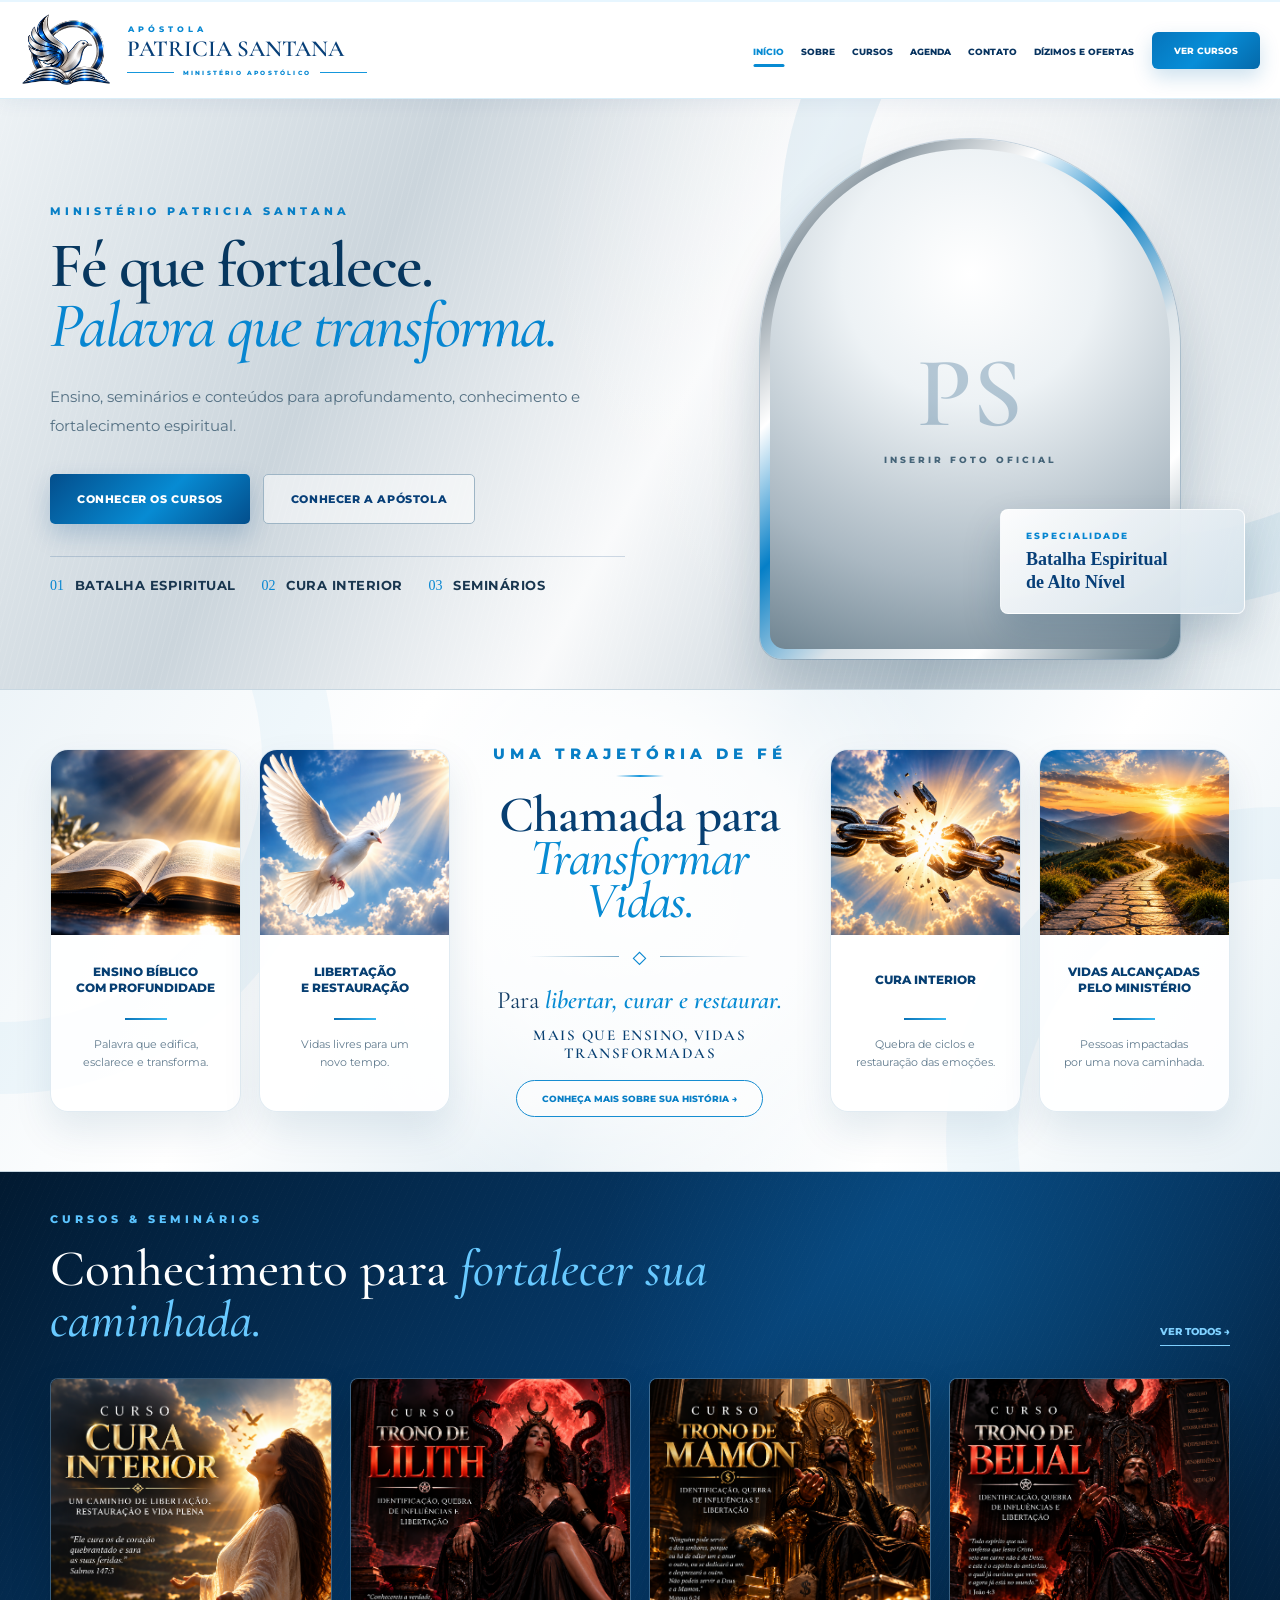
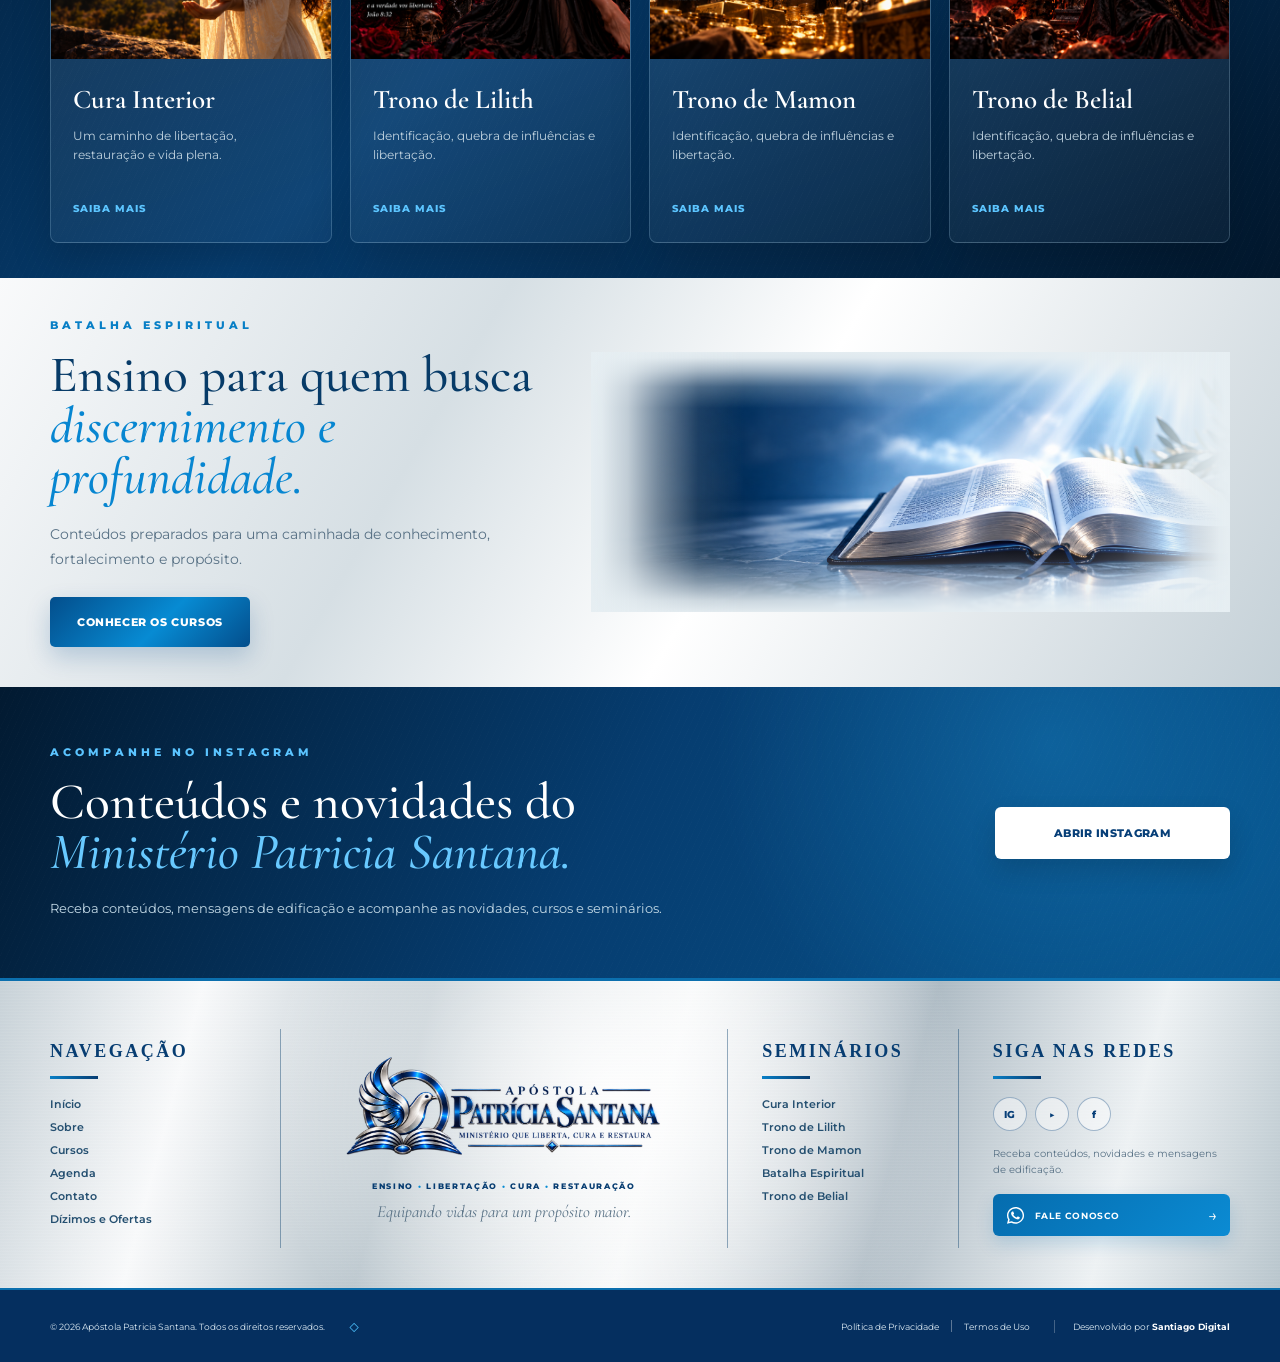
==== commit 614f66c4: "Update index.html" ====
--- a/index.html
+++ b/index.html
@@ -22,7 +22,7 @@
 
     <!-- CSS PRINCIPAL -->
     <link rel="stylesheet" href="style.css?v=17">
-    <link rel="stylesheet" href="css/header.css?v=1">
+    <link rel="stylesheet" href="css/header.css?v=3">
     <link rel="stylesheet" href="css/footer.css?v=1">
 </head>
 
@@ -30,72 +30,10 @@
 
 
     <!-- =====================================================
-         CABEÇALHO
+         CABEÇALHO CARREGADO DE components/header.html
     ====================================================== -->
 
-    <header class="header">
-
-        <div class="wrap navwrap">
-
-            <a class="brand" href="#inicio">
-
-                <img
-                    src="logo-patricia.png"
-                    alt="Logo Apóstola Patricia Santana"
-                >
-
-                <span>
-                    <strong>PATRICIA SANTANA</strong>
-                    <small>MINISTÉRIO APOSTÓLICO</small>
-                </span>
-
-            </a>
-
-
-            <button
-                class="menu"
-                id="menu"
-                type="button"
-                aria-label="Abrir menu"
-                aria-expanded="false"
-                aria-controls="nav"
-            >
-                ☰
-            </button>
-
-
-            <nav id="nav">
-
-                <a class="active" href="#inicio">
-                    INÍCIO
-                </a>
-
-                <a href="sobre.html">
-                    SOBRE
-                </a>
-
-                <a href="#cursos">
-                    CURSOS
-                </a>
-
-                <a href="#contato">
-                    CONTATO
-                </a>
-
-                <a href="#ofertas">
-                    DÍZIMOS E OFERTAS
-                </a>
-
-            </nav>
-
-
-            <a class="topbtn" href="#cursos">
-                VER CURSOS
-            </a>
-
-        </div>
-
-    </header>
+    <div id="site-header-slot"></div>
 
 
 
@@ -556,9 +494,9 @@
     ====================================================== -->
 
     <script src="script.js?v=2"></script>
-    <script src="js/components.js?v=1"></script>
+    <script src="js/components.js?v=2"></script>
 
 
 </body>
 
-</html>+</html>
--- a/css/header.css
+++ b/css/header.css
@@ -1,7 +1,6 @@
 /* =========================================================
-   CABEÇALHO ISOLADO — APÓSTOLA PATRICIA SANTANA
-   Inspirado no modelo enviado.
-   Desktop + notebook + tablet + celular.
+   CABEÇALHO - APÓSTOLA PATRICIA SANTANA
+   PC / NOTEBOOK / TABLET / CELULAR
 ========================================================= */
 
 .site-header-v2,
@@ -10,435 +9,875 @@
 }
 
 .site-header-v2 {
+    width: 100%;
     position: sticky;
     top: 0;
     z-index: 5000;
-    width: 100%;
-    background:
-        linear-gradient(
-            90deg,
-            #ffffff 0%,
-            #ffffff 70%,
-            #f5f9fc 100%
-        );
-    border-top: 3px solid #dff3ff;
-    border-bottom: 1px solid #cfe6f3;
-    box-shadow: 0 5px 22px rgba(4, 46, 87, 0.07);
+
+    background: #ffffff;
+
+    border-top: 2px solid #e7f6ff;
+    border-bottom: 1px solid #d8edf8;
+
+    box-shadow: 0 4px 18px rgba(7, 63, 120, 0.06);
+
     font-family: "Montserrat", Arial, sans-serif;
 }
 
+
+/* =========================================================
+   CONTAINER
+========================================================= */
+
 .site-header-v2__inner {
-    width: min(1480px, calc(100% - 56px));
-    min-height: 116px;
+    width: calc(100% - 60px);
+    max-width: 1500px;
+
+    min-height: 110px;
+
     margin: 0 auto;
+
     display: flex;
     align-items: center;
-    gap: 30px;
-}
+
+    gap: 28px;
+}
+
+
+/* =========================================================
+   LOGO COMPLETA
+========================================================= */
 
 .site-header-v2__brand {
-    min-width: 0;
     display: flex;
     align-items: center;
-    gap: 20px;
+
+    gap: 15px;
+
     flex-shrink: 0;
-    color: inherit;
+
     text-decoration: none;
 }
 
+
+/* =========================================================
+   POMBA + BÍBLIA
+========================================================= */
+
 .site-header-v2__symbol {
-    width: 132px;
-    height: 104px;
-    flex: 0 0 auto;
+    display: block;
+
+    width: 110px;
+    height: 95px;
+
     object-fit: contain;
-}
+
+    flex-shrink: 0;
+}
+
+
+/* =========================================================
+   BLOCO DO NOME
+========================================================= */
 
 .site-header-v2__wordmark {
-    min-width: 0;
+    width: 285px;
+
     display: flex;
     flex-direction: column;
+
     justify-content: center;
 }
 
+
+/* =========================================================
+   APÓSTOLA
+========================================================= */
+
 .site-header-v2__apostola {
-    margin-bottom: 5px;
-    color: #0786d1;
+    display: block;
+
+    margin: 0 0 5px 1px;
+
+    color: #0788d2;
+
+    font-family: "Montserrat", Arial, sans-serif;
+
+    font-size: 10px;
+    font-weight: 800;
+
+    line-height: 1;
+
+    letter-spacing: 5px;
+
+    white-space: nowrap;
+}
+
+
+/* =========================================================
+   PATRICIA SANTANA
+========================================================= */
+
+.site-header-v2__wordmark strong {
+    display: block;
+
+    margin: 0;
+
+    color: #073f78;
+
+    font-family:
+        "Cormorant Garamond",
+        Georgia,
+        "Times New Roman",
+        serif;
+
+    font-size: 28px;
+    font-weight: 600;
+
+    line-height: 1;
+
+    letter-spacing: 0;
+
+    white-space: nowrap;
+}
+
+
+/* =========================================================
+   MINISTÉRIO APOSTÓLICO
+========================================================= */
+
+.site-header-v2__ministry-row {
+    width: 100%;
+
+    margin-top: 9px;
+
+    display: grid;
+
+    grid-template-columns: 1fr auto 1fr;
+
+    align-items: center;
+
+    gap: 9px;
+}
+
+
+.site-header-v2__ministry-row i {
+    display: block;
+
+    width: 100%;
+    height: 1px;
+
+    background: #1597dc;
+}
+
+
+.site-header-v2__ministry-row small {
+    display: block;
+
+    color: #0788d2;
+
+    font-family: "Montserrat", Arial, sans-serif;
+
+    font-size: 7px;
+    font-weight: 800;
+
+    line-height: 1;
+
+    letter-spacing: 3px;
+
+    white-space: nowrap;
+}
+
+
+/* =========================================================
+   MENU DESKTOP
+========================================================= */
+
+.site-header-v2__nav {
+    margin-left: auto;
+
+    display: flex;
+    align-items: center;
+
+    gap: 24px;
+}
+
+
+.site-header-v2__nav a {
+    position: relative;
+
+    padding: 45px 0 41px;
+
+    color: #07335f;
+
     font-size: 11px;
     font-weight: 800;
+
     line-height: 1;
-    letter-spacing: 6px;
-}
-
-.site-header-v2__wordmark strong {
-    color: #073f78;
-    font-family: "Cormorant Garamond", Georgia, "Times New Roman", serif;
-    font-size: 30px;
-    font-weight: 600;
-    line-height: .95;
-    letter-spacing: .5px;
+
     white-space: nowrap;
-}
-
-.site-header-v2__ministry-row {
-    width: 100%;
-    margin-top: 10px;
-    display: grid;
-    grid-template-columns: 1fr auto 1fr;
-    align-items: center;
-    gap: 11px;
-}
-
-.site-header-v2__ministry-row i {
-    height: 1px;
-    background: #1596dc;
-}
-
-.site-header-v2__ministry-row small {
-    color: #087fc6;
-    font-size: 8px;
-    font-weight: 800;
-    line-height: 1;
-    letter-spacing: 4px;
-    white-space: nowrap;
-}
-
-.site-header-v2__nav {
-    margin-left: auto;
-    display: flex;
-    align-items: center;
-    gap: 26px;
-}
-
-.site-header-v2__nav a {
-    position: relative;
-    padding: 47px 0 43px;
-    color: #062e57;
-    font-size: 11px;
-    font-weight: 800;
-    line-height: 1;
-    white-space: nowrap;
+
     text-decoration: none;
-    transition: color .22s ease;
-}
+
+    transition: color 0.2s ease;
+}
+
 
 .site-header-v2__nav a::after {
     content: "";
+
     position: absolute;
+
     left: 50%;
-    bottom: 30px;
+    bottom: 29px;
+
     width: 0;
     height: 3px;
+
     border-radius: 10px;
+
     background: #078bd3;
+
     transform: translateX(-50%);
-    transition: width .22s ease;
-}
+
+    transition: width 0.2s ease;
+}
+
 
 .site-header-v2__nav a:hover,
 .site-header-v2__nav a.active {
     color: #078bd3;
 }
 
+
 .site-header-v2__nav a:hover::after,
 .site-header-v2__nav a.active::after {
     width: 100%;
 }
 
+
+/* =========================================================
+   BOTÃO VER CURSOS
+========================================================= */
+
 .site-header-v2__courses {
-    min-width: 128px;
-    flex: 0 0 auto;
+    min-width: 125px;
+
     padding: 13px 15px;
+
+    flex-shrink: 0;
+
     border-radius: 6px;
+
+    background:
+        linear-gradient(
+            135deg,
+            #0574bb 0%,
+            #078ed8 50%,
+            #0569aa 100%
+        );
+
     color: #ffffff;
-    background: linear-gradient(135deg, #056cae 0%, #0b8bd3 55%, #056aa9 100%);
-    box-shadow: 0 10px 24px rgba(5, 105, 170, .20);
+
     font-size: 10px;
     font-weight: 800;
+
     text-align: center;
+
     text-decoration: none;
-    transition: transform .22s ease, box-shadow .22s ease;
-}
+
+    box-shadow:
+        0 8px 20px rgba(5, 105, 170, 0.20);
+
+    transition:
+        transform 0.2s ease,
+        box-shadow 0.2s ease;
+}
+
 
 .site-header-v2__courses:hover {
     transform: translateY(-2px);
-    box-shadow: 0 14px 28px rgba(5, 105, 170, .28);
-}
+
+    box-shadow:
+        0 12px 25px rgba(5, 105, 170, 0.28);
+}
+
+
+/* =========================================================
+   BOTÃO HAMBÚRGUER
+========================================================= */
 
 .site-header-v2__toggle {
     display: none;
+
     width: 44px;
     height: 44px;
+
     margin-left: auto;
-    padding: 9px;
+
+    padding: 8px;
+
     border: 0;
-    border-radius: 7px;
+
     background: transparent;
+
     cursor: pointer;
 }
+
 
 .site-header-v2__toggle span {
     display: block;
-    width: 100%;
+
+    width: 27px;
     height: 2px;
-    margin: 5px 0;
-    border-radius: 3px;
+
+    margin: 6px auto;
+
+    border-radius: 10px;
+
     background: #073f78;
-    transition: transform .22s ease, opacity .22s ease;
-}
-
-/* NOTEBOOKS E TELAS INTERMEDIÁRIAS */
-@media (max-width: 1320px) {
+
+    transition:
+        transform 0.2s ease,
+        opacity 0.2s ease;
+}
+
+
+/* =========================================================
+   NOTEBOOK
+========================================================= */
+
+@media (max-width: 1300px) {
+
     .site-header-v2__inner {
-        width: min(1180px, calc(100% - 40px));
-        min-height: 100px;
-        gap: 20px;
-    }
+        width: calc(100% - 40px);
+
+        min-height: 96px;
+
+        gap: 18px;
+    }
+
 
     .site-header-v2__symbol {
-        width: 102px;
-        height: 86px;
-    }
-
-    .site-header-v2__brand {
-        gap: 14px;
-    }
+        width: 92px;
+        height: 82px;
+    }
+
+
+    .site-header-v2__wordmark {
+        width: 240px;
+    }
+
+
+    .site-header-v2__apostola {
+        font-size: 8px;
+
+        letter-spacing: 4px;
+    }
+
 
     .site-header-v2__wordmark strong {
-        font-size: 24px;
-    }
-
-    .site-header-v2__apostola {
+        font-size: 23px;
+    }
+
+
+    .site-header-v2__ministry-row small {
+        font-size: 6px;
+
+        letter-spacing: 2.2px;
+    }
+
+
+    .site-header-v2__nav {
+        gap: 17px;
+    }
+
+
+    .site-header-v2__nav a {
+        padding-top: 39px;
+        padding-bottom: 36px;
+
         font-size: 9px;
-        letter-spacing: 5px;
-    }
-
-    .site-header-v2__ministry-row {
-        margin-top: 8px;
-        gap: 8px;
-    }
-
-    .site-header-v2__ministry-row small {
-        font-size: 7px;
-        letter-spacing: 3px;
-    }
-
-    .site-header-v2__nav {
-        gap: 18px;
-    }
-
-    .site-header-v2__nav a {
-        padding: 40px 0 37px;
-        font-size: 10px;
-    }
+    }
+
 
     .site-header-v2__nav a::after {
         bottom: 25px;
     }
 
+
     .site-header-v2__courses {
-        min-width: 112px;
-        padding: 12px 11px;
+        min-width: 108px;
+
         font-size: 9px;
     }
 }
 
-/* TABLETS / NOTEBOOKS MENORES */
-@media (max-width: 1050px) {
+
+/* =========================================================
+   NOTEBOOK MENOR
+========================================================= */
+
+@media (max-width: 1080px) {
+
     .site-header-v2__inner {
         min-height: 88px;
     }
 
+
     .site-header-v2__symbol {
-        width: 88px;
-        height: 74px;
-    }
+        width: 80px;
+        height: 72px;
+    }
+
+
+    .site-header-v2__wordmark {
+        width: 210px;
+    }
+
+
+    .site-header-v2__apostola {
+        font-size: 7px;
+
+        letter-spacing: 3px;
+    }
+
 
     .site-header-v2__wordmark strong {
-        font-size: 21px;
-    }
+        font-size: 20px;
+    }
+
+
+    .site-header-v2__ministry-row {
+        margin-top: 7px;
+
+        gap: 6px;
+    }
+
+
+    .site-header-v2__ministry-row small {
+        font-size: 5px;
+
+        letter-spacing: 1.7px;
+    }
+
 
     .site-header-v2__nav {
-        gap: 14px;
-    }
+        gap: 13px;
+    }
+
 
     .site-header-v2__nav a {
-        font-size: 9px;
-    }
+        font-size: 8px;
+    }
+
 
     .site-header-v2__courses {
         display: none;
     }
 }
 
-/* MENU MOBILE */
-@media (max-width: 820px) {
+
+/* =========================================================
+   TABLET + CELULAR
+========================================================= */
+
+@media (max-width: 850px) {
+
     .site-header-v2 {
         position: sticky;
-    }
+        top: 0;
+    }
+
 
     .site-header-v2__inner {
         position: relative;
+
         width: calc(100% - 28px);
-        min-height: 82px;
+
+        min-height: 88px;
+
+        margin: 0 auto;
+
+        gap: 0;
+    }
+
+
+    /* CONJUNTO DA LOGO */
+
+    .site-header-v2__brand {
+        width: auto;
+        max-width: calc(100% - 52px);
+
         gap: 10px;
     }
 
-    .site-header-v2__brand {
-        gap: 10px;
-        max-width: calc(100% - 58px);
-    }
+
+    /* POMBA */
 
     .site-header-v2__symbol {
-        width: 72px;
-        height: 66px;
-    }
+        width: 75px;
+        height: 70px;
+
+        flex-shrink: 0;
+    }
+
+
+    /* BLOCO DE TEXTO */
+
+    .site-header-v2__wordmark {
+        width: 225px;
+        max-width: calc(100vw - 135px);
+    }
+
+
+    /* APÓSTOLA */
 
     .site-header-v2__apostola {
+        display: block;
+
         margin-bottom: 4px;
+
         font-size: 7px;
-        letter-spacing: 3px;
-    }
+
+        letter-spacing: 3.5px;
+    }
+
+
+    /* PATRICIA SANTANA */
 
     .site-header-v2__wordmark strong {
-        font-size: 19px;
-        letter-spacing: 0;
-    }
+        display: block;
+
+        font-size: 20px;
+
+        line-height: 1;
+
+        white-space: nowrap;
+    }
+
+
+    /* MINISTÉRIO */
 
     .site-header-v2__ministry-row {
+        width: 100%;
+
         margin-top: 7px;
-        gap: 6px;
-    }
+
+        grid-template-columns: 1fr auto 1fr;
+
+        gap: 5px;
+    }
+
 
     .site-header-v2__ministry-row small {
-        font-size: 6px;
-        letter-spacing: 2px;
-    }
+        font-size: 5px;
+
+        letter-spacing: 1.8px;
+    }
+
+
+    /* HAMBÚRGUER */
 
     .site-header-v2__toggle {
         display: block;
+
         flex: 0 0 44px;
-    }
+
+        margin-left: auto;
+    }
+
+
+    /* MENU */
 
     .site-header-v2__nav {
         position: absolute;
+
         top: 100%;
+
         left: -14px;
         right: -14px;
+
+        z-index: 9999;
+
         margin: 0;
-        padding: 12px 20px 20px;
+
+        padding: 10px 20px 18px;
+
         display: none;
+
         flex-direction: column;
+
         align-items: stretch;
+
         gap: 0;
-        background: rgba(255, 255, 255, .99);
-        border-top: 1px solid #e1edf4;
-        border-bottom: 1px solid #cfe1ec;
-        box-shadow: 0 18px 30px rgba(4, 46, 87, .13);
-    }
+
+        background: #ffffff;
+
+        border-top: 1px solid #e2edf4;
+
+        border-bottom: 1px solid #cfe4f0;
+
+        box-shadow:
+            0 15px 30px rgba(4, 46, 87, 0.14);
+    }
+
 
     .site-header-v2__nav.open {
         display: flex;
     }
 
+
     .site-header-v2__nav a {
         padding: 16px 4px;
-        border-bottom: 1px solid #e7eff4;
+
+        border-bottom: 1px solid #e8eff4;
+
+        color: #07335f;
+
         font-size: 11px;
-    }
+
+        text-align: left;
+    }
+
 
     .site-header-v2__nav a:last-child {
         border-bottom: 0;
     }
 
+
     .site-header-v2__nav a::after {
         display: none;
     }
 
-    .site-header-v2__nav a.active {
-        color: #078bd3;
-    }
 
     .site-header-v2__courses {
         display: none;
     }
 
+
+    /* X DO MENU */
+
     .site-header-v2__toggle.is-open span:nth-child(1) {
-        transform: translateY(7px) rotate(45deg);
-    }
+        transform:
+            translateY(8px)
+            rotate(45deg);
+    }
+
 
     .site-header-v2__toggle.is-open span:nth-child(2) {
         opacity: 0;
     }
 
+
     .site-header-v2__toggle.is-open span:nth-child(3) {
-        transform: translateY(-7px) rotate(-45deg);
-    }
-}
-
-/* CELULARES PEQUENOS */
-@media (max-width: 480px) {
+        transform:
+            translateY(-8px)
+            rotate(-45deg);
+    }
+}
+
+
+/* =========================================================
+   CELULAR - ATÉ 520PX
+========================================================= */
+
+@media (max-width: 520px) {
+
     .site-header-v2__inner {
-        width: calc(100% - 20px);
-        min-height: 76px;
-    }
+        width: calc(100% - 18px);
+
+        min-height: 82px;
+    }
+
 
     .site-header-v2__brand {
-        gap: 7px;
-    }
+        max-width: calc(100% - 45px);
+
+        gap: 8px;
+    }
+
+
+    /* LOGO MAIOR NO CELULAR */
 
     .site-header-v2__symbol {
-        width: 58px;
-        height: 58px;
-    }
+        width: 68px;
+        height: 64px;
+    }
+
+
+    .site-header-v2__wordmark {
+        width: 205px;
+
+        max-width: calc(100vw - 125px);
+    }
+
+
+    /* APÓSTOLA VISÍVEL */
 
     .site-header-v2__apostola {
+        display: block !important;
+
+        margin-bottom: 4px;
+
         font-size: 6px;
-        letter-spacing: 2.3px;
-    }
+
+        letter-spacing: 2.8px;
+    }
+
+
+    /* NOME */
 
     .site-header-v2__wordmark strong {
-        font-size: 16px;
-    }
+        font-size: 17px;
+
+        line-height: 1;
+
+        white-space: nowrap;
+    }
+
+
+    /* MINISTÉRIO */
 
     .site-header-v2__ministry-row {
-        margin-top: 5px;
+        display: grid !important;
+
+        margin-top: 6px;
+
         gap: 4px;
     }
 
+
+    .site-header-v2__ministry-row i {
+        display: block !important;
+    }
+
+
     .site-header-v2__ministry-row small {
-        font-size: 5px;
-        letter-spacing: 1.5px;
-    }
+        display: block !important;
+
+        font-size: 4.5px;
+
+        letter-spacing: 1.3px;
+
+        white-space: nowrap;
+    }
+
+
+    /* MENU */
 
     .site-header-v2__toggle {
         width: 40px;
         height: 40px;
-        flex-basis: 40px;
-    }
+
+        flex: 0 0 40px;
+
+        padding: 7px;
+    }
+
+
+    .site-header-v2__toggle span {
+        width: 25px;
+    }
+
 
     .site-header-v2__nav {
-        left: -10px;
-        right: -10px;
-    }
-}
-
-@media (max-width: 360px) {
+        left: -9px;
+        right: -9px;
+    }
+}
+
+
+/* =========================================================
+   CELULAR PEQUENO - ATÉ 400PX
+========================================================= */
+
+@media (max-width: 400px) {
+
+    .site-header-v2__inner {
+        min-height: 78px;
+    }
+
+
     .site-header-v2__symbol {
-        width: 52px;
-        height: 52px;
-    }
+        width: 62px;
+        height: 60px;
+    }
+
+
+    .site-header-v2__brand {
+        gap: 6px;
+    }
+
+
+    .site-header-v2__wordmark {
+        width: 185px;
+
+        max-width: calc(100vw - 115px);
+    }
+
+
+    .site-header-v2__apostola {
+        font-size: 5.5px;
+
+        letter-spacing: 2.4px;
+    }
+
 
     .site-header-v2__wordmark strong {
-        font-size: 14px;
-    }
+        font-size: 15px;
+    }
+
+
+    .site-header-v2__ministry-row {
+        margin-top: 5px;
+
+        gap: 3px;
+    }
+
+
+    .site-header-v2__ministry-row small {
+        font-size: 4px;
+
+        letter-spacing: 1px;
+    }
+}
+
+
+/* =========================================================
+   CELULAR MUITO PEQUENO - ATÉ 350PX
+========================================================= */
+
+@media (max-width: 350px) {
+
+    .site-header-v2__symbol {
+        width: 55px;
+        height: 55px;
+    }
+
+
+    .site-header-v2__wordmark {
+        width: 165px;
+
+        max-width: calc(100vw - 105px);
+    }
+
 
     .site-header-v2__apostola {
         font-size: 5px;
+
         letter-spacing: 2px;
     }
 
+
+    .site-header-v2__wordmark strong {
+        font-size: 13.5px;
+    }
+
+
     .site-header-v2__ministry-row small {
-        font-size: 4.5px;
-        letter-spacing: 1px;
-    }
-}
+        font-size: 3.7px;
+
+        letter-spacing: 0.8px;
+    }
+}
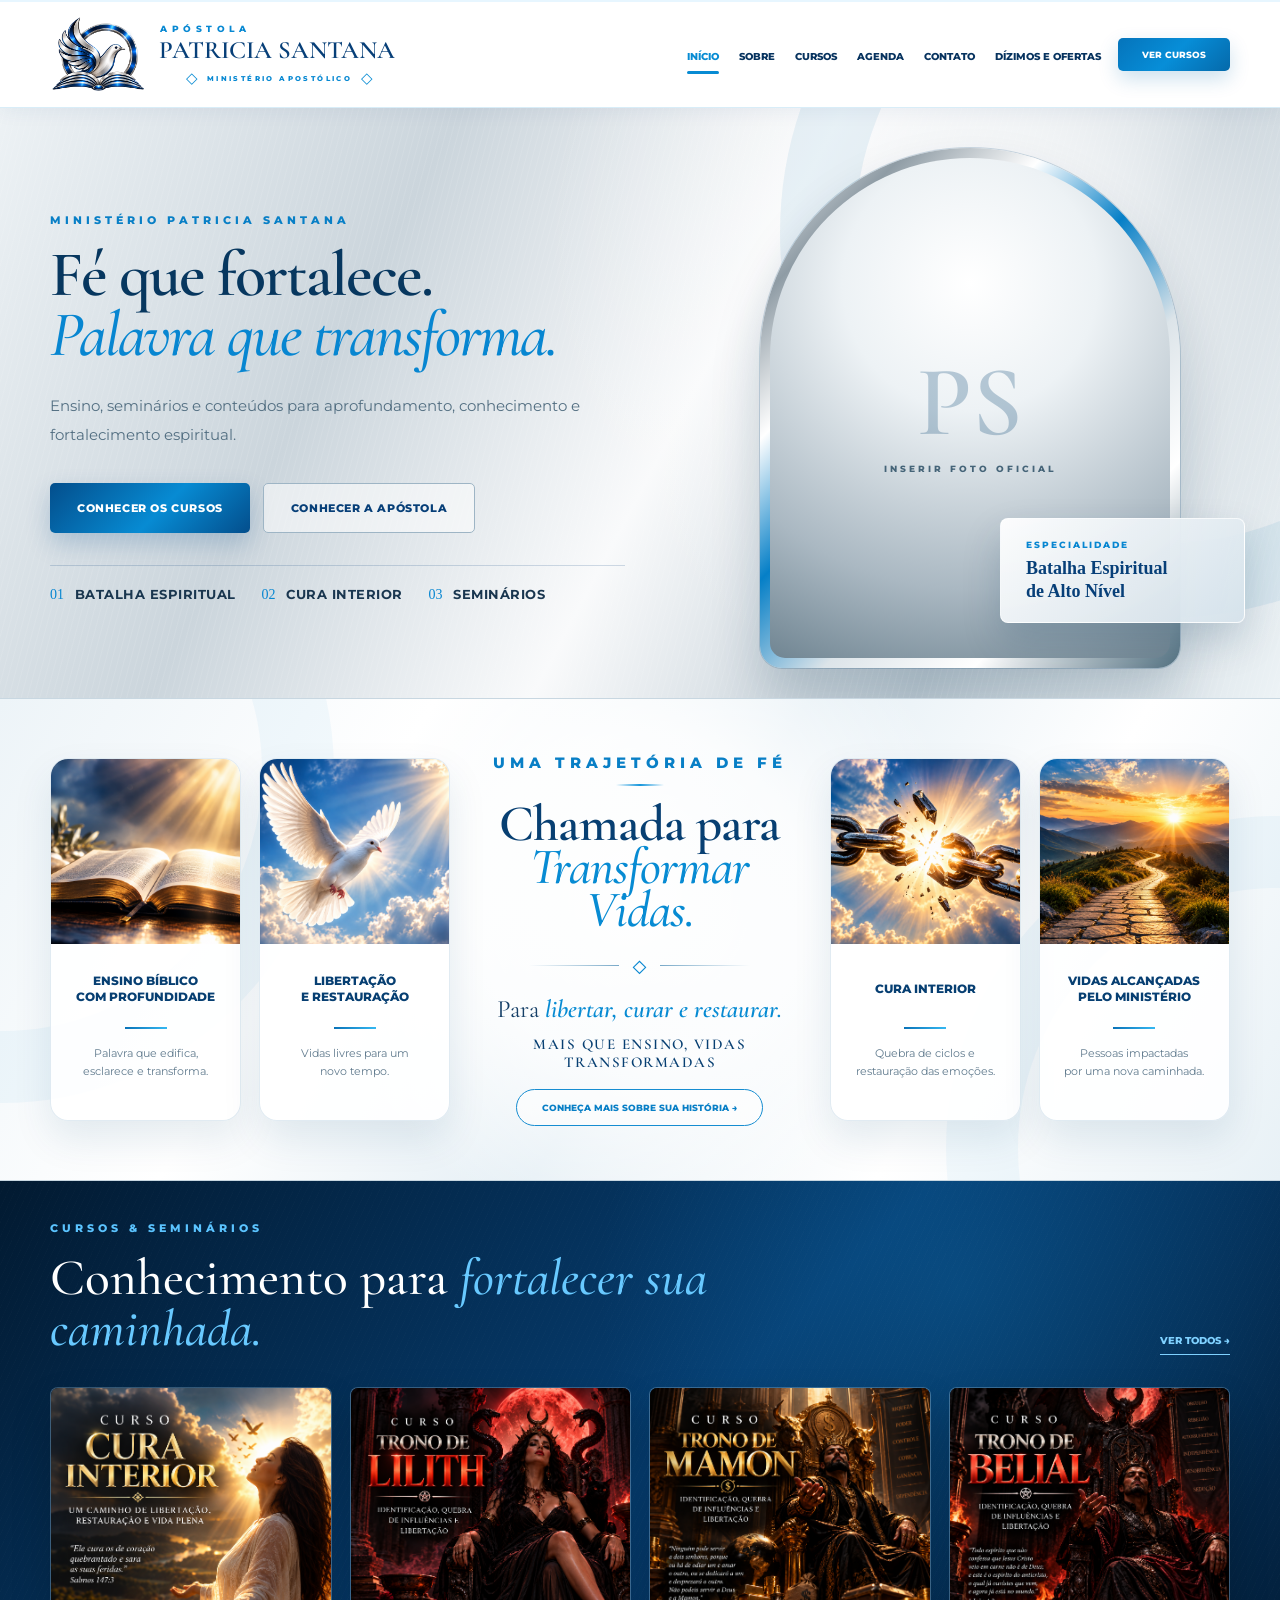
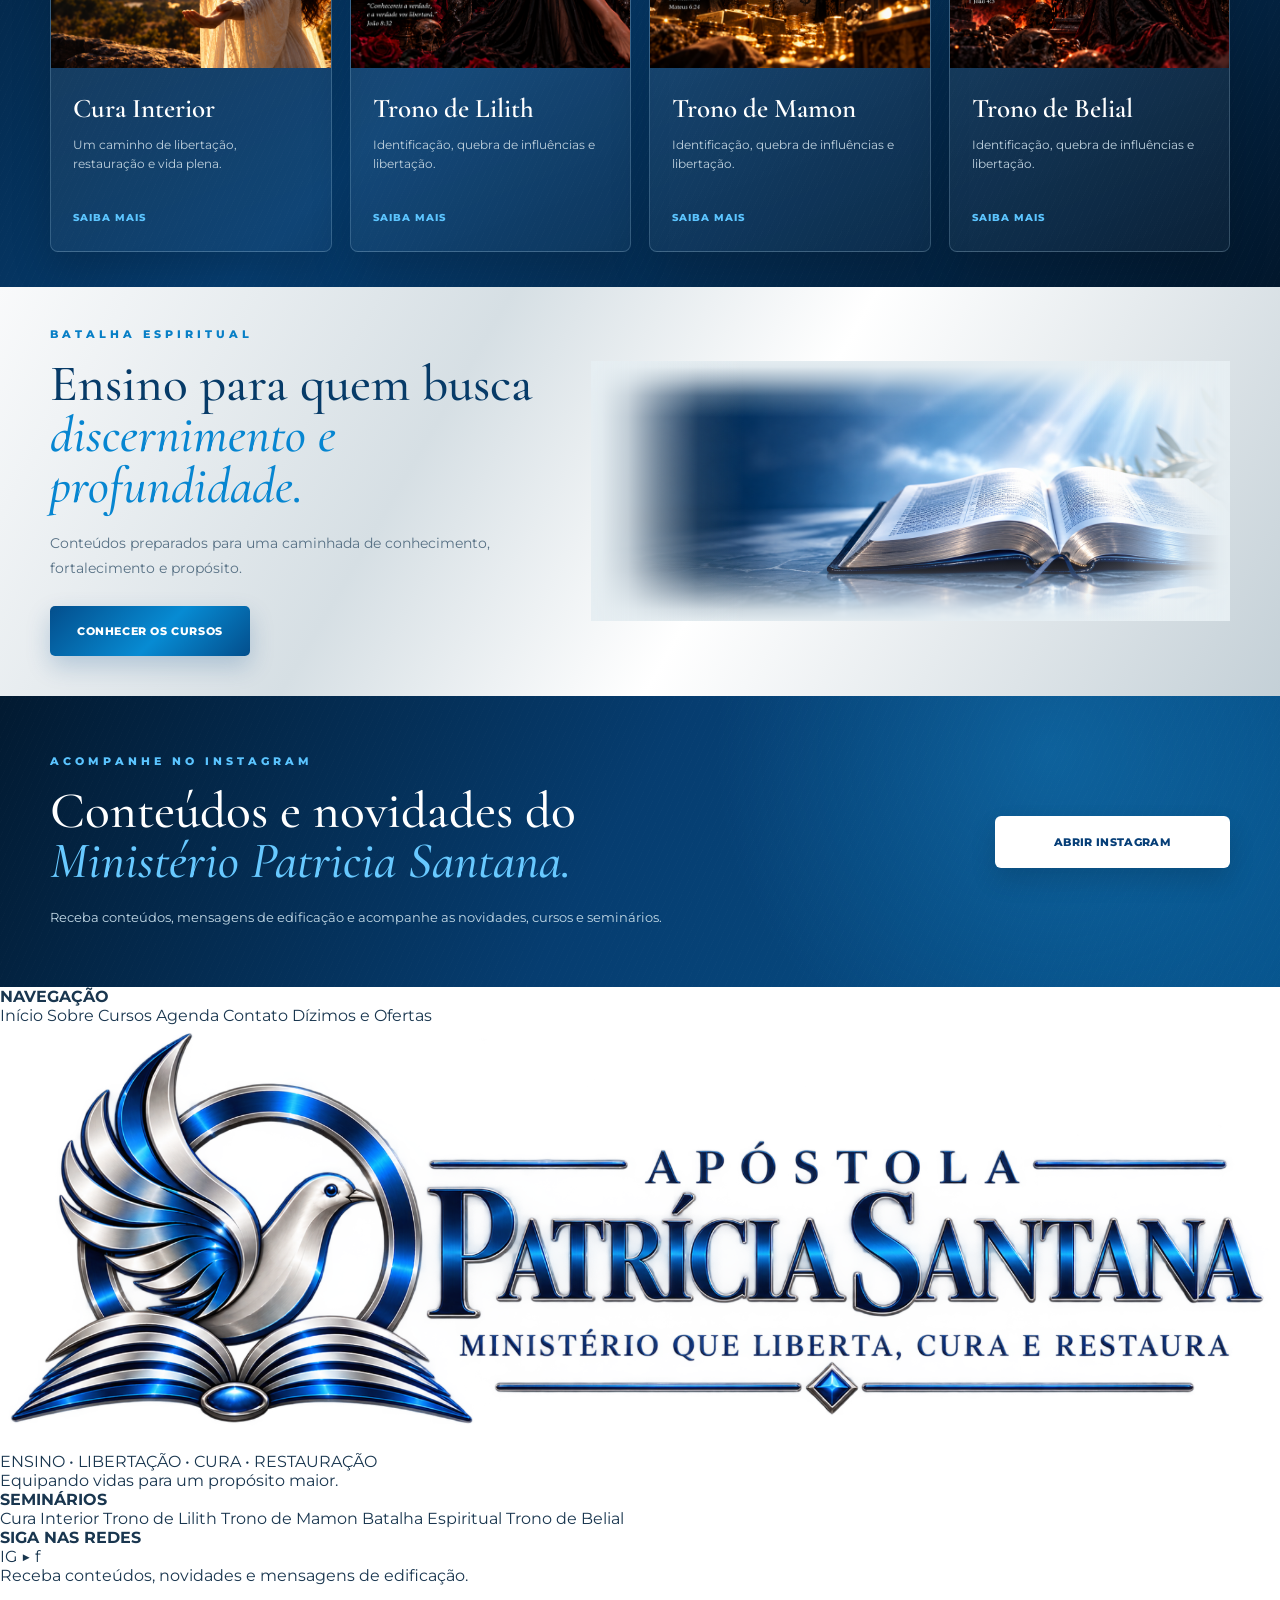
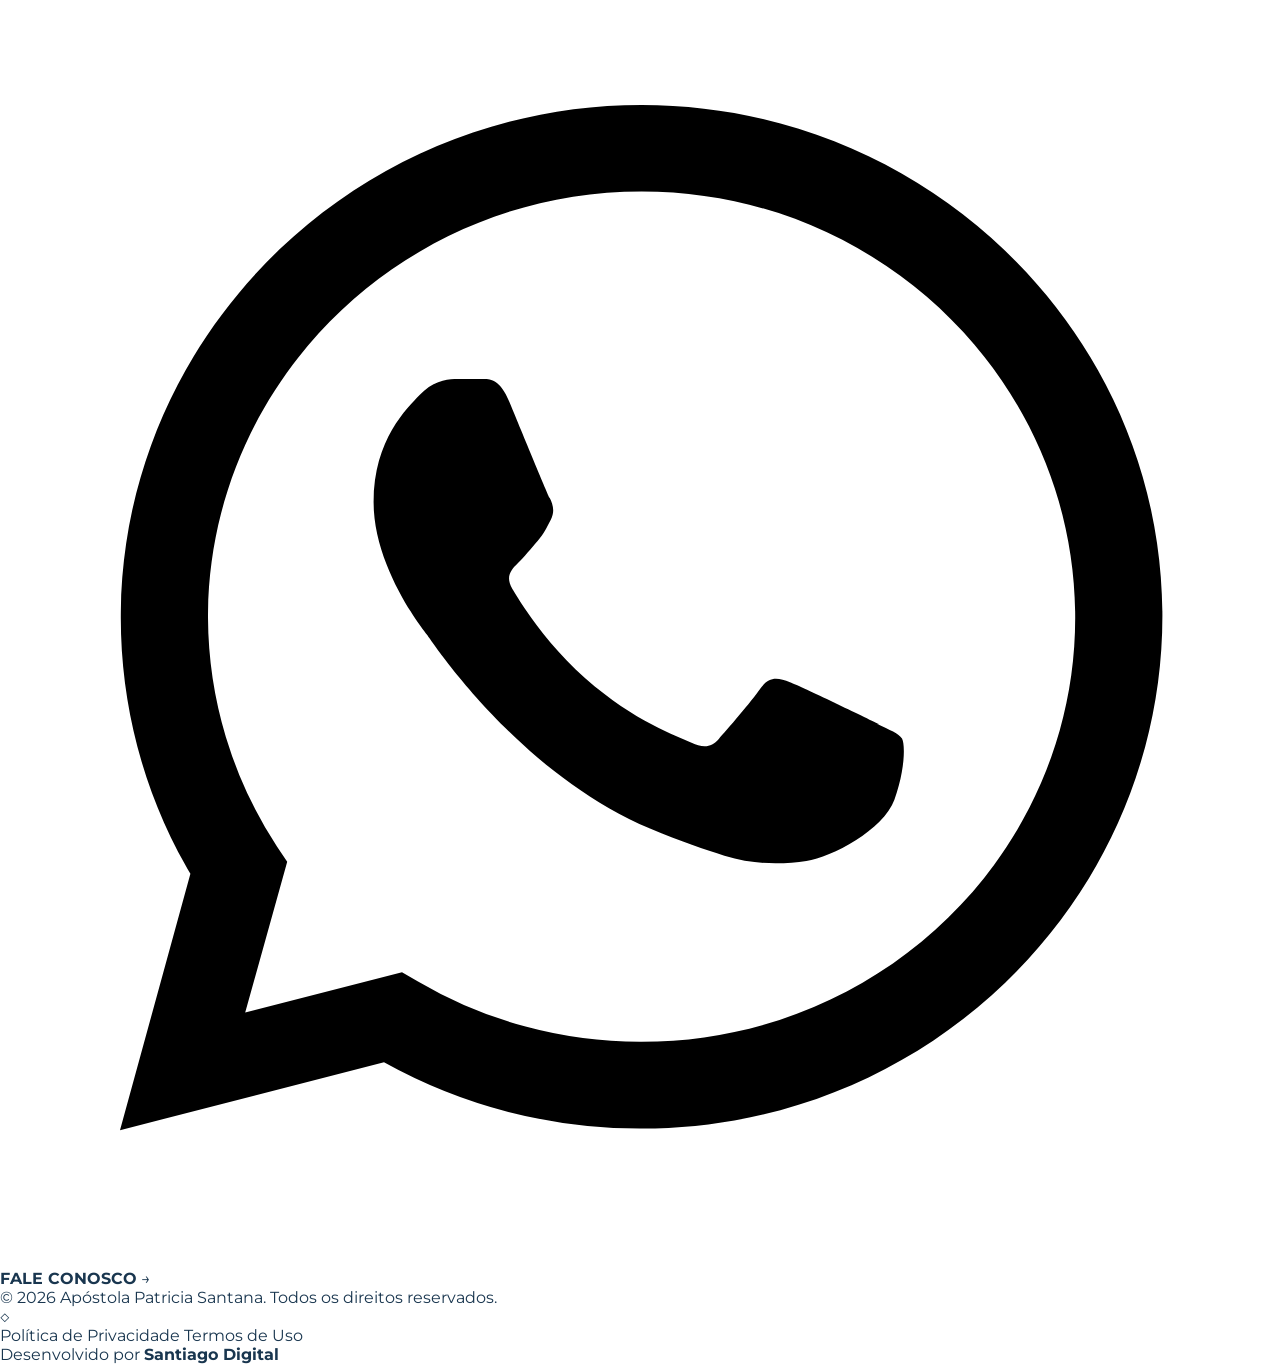
==== commit 660e75bb: "Update index.html" ====
--- a/index.html
+++ b/index.html
@@ -23,7 +23,7 @@
     <!-- CSS PRINCIPAL -->
     <link rel="stylesheet" href="style.css?v=17">
     <link rel="stylesheet" href="css/header.css?v=3">
-    <link rel="stylesheet" href="css/footer.css?v=1">
+    <link rel="stylesheet" href="css/footer.css?v=2">
 </head>
 
 <body>
--- a/css/header.css
+++ b/css/header.css
@@ -1,6 +1,6 @@
 /* =========================================================
-   CABEÇALHO - APÓSTOLA PATRICIA SANTANA
-   PC / NOTEBOOK / TABLET / CELULAR
+   CABEÇALHO — APÓSTOLA PATRICIA SANTANA
+   DESKTOP / NOTEBOOK / TABLET / CELULAR
 ========================================================= */
 
 .site-header-v2,
@@ -8,8 +8,14 @@
     box-sizing: border-box;
 }
 
+
+/* =========================================================
+   CABEÇALHO
+========================================================= */
+
 .site-header-v2 {
     width: 100%;
+
     position: sticky;
     top: 0;
     z-index: 5000;
@@ -26,35 +32,41 @@
 
 
 /* =========================================================
-   CONTAINER
+   CONTAINER DESKTOP
 ========================================================= */
 
 .site-header-v2__inner {
-    width: calc(100% - 60px);
-    max-width: 1500px;
-
-    min-height: 110px;
+    width: calc(100% - 48px);
+    max-width: 1180px;
+
+    min-height: 105px;
 
     margin: 0 auto;
 
-    display: flex;
+    display: grid;
+
+    grid-template-columns:
+        350px
+        minmax(0, 1fr)
+        112px;
+
     align-items: center;
 
-    gap: 28px;
-}
-
-
-/* =========================================================
-   LOGO COMPLETA
+    column-gap: 42px;
+}
+
+
+/* =========================================================
+   MARCA
 ========================================================= */
 
 .site-header-v2__brand {
     display: flex;
     align-items: center;
 
-    gap: 15px;
-
-    flex-shrink: 0;
+    gap: 13px;
+
+    min-width: 0;
 
     text-decoration: none;
 }
@@ -67,12 +79,12 @@
 .site-header-v2__symbol {
     display: block;
 
-    width: 110px;
-    height: 95px;
+    width: 96px;
+    height: 88px;
+
+    flex: 0 0 auto;
 
     object-fit: contain;
-
-    flex-shrink: 0;
 }
 
 
@@ -81,11 +93,10 @@
 ========================================================= */
 
 .site-header-v2__wordmark {
-    width: 285px;
+    width: 245px;
 
     display: flex;
     flex-direction: column;
-
     justify-content: center;
 }
 
@@ -103,12 +114,12 @@
 
     font-family: "Montserrat", Arial, sans-serif;
 
-    font-size: 10px;
+    font-size: 9px;
     font-weight: 800;
 
     line-height: 1;
 
-    letter-spacing: 5px;
+    letter-spacing: 4.5px;
 
     white-space: nowrap;
 }
@@ -131,43 +142,35 @@
         "Times New Roman",
         serif;
 
-    font-size: 28px;
+    font-size: 25px;
     font-weight: 600;
 
     line-height: 1;
 
-    letter-spacing: 0;
-
     white-space: nowrap;
 }
 
 
 /* =========================================================
-   MINISTÉRIO APOSTÓLICO
+   MINISTÉRIO + LOSANGOS
 ========================================================= */
 
 .site-header-v2__ministry-row {
     width: 100%;
 
-    margin-top: 9px;
-
-    display: grid;
-
-    grid-template-columns: 1fr auto 1fr;
+    margin-top: 8px;
+
+    display: flex;
 
     align-items: center;
+    justify-content: center;
 
     gap: 9px;
 }
 
 
 .site-header-v2__ministry-row i {
-    display: block;
-
-    width: 100%;
-    height: 1px;
-
-    background: #1597dc;
+    display: none;
 }
 
 
@@ -183,34 +186,63 @@
 
     line-height: 1;
 
-    letter-spacing: 3px;
+    letter-spacing: 2.4px;
 
     white-space: nowrap;
 }
 
 
+.site-header-v2__diamond {
+    display: inline-flex;
+
+    align-items: center;
+    justify-content: center;
+
+    color: #078bd3;
+
+    font-family: Arial, sans-serif;
+
+    font-size: 15px;
+    font-weight: 400;
+
+    line-height: 1;
+
+    transform: translateY(-1px);
+
+    flex: 0 0 auto;
+}
+
+
 /* =========================================================
    MENU DESKTOP
 ========================================================= */
 
 .site-header-v2__nav {
-    margin-left: auto;
+    width: 100%;
+
+    margin: 0;
 
     display: flex;
+
     align-items: center;
-
-    gap: 24px;
+    justify-content: flex-end;
+
+    gap: 20px;
+
+    transform: translateX(25px);
 }
 
 
 .site-header-v2__nav a {
     position: relative;
 
-    padding: 45px 0 41px;
+    padding: 43px 0 39px;
 
     color: #07335f;
 
-    font-size: 11px;
+    font-family: "Montserrat", Arial, sans-serif;
+
+    font-size: 10px;
     font-weight: 800;
 
     line-height: 1;
@@ -222,6 +254,10 @@
     transition: color 0.2s ease;
 }
 
+
+/* =========================================================
+   INDICADOR DO MENU
+========================================================= */
 
 .site-header-v2__nav a::after {
     content: "";
@@ -229,7 +265,7 @@
     position: absolute;
 
     left: 50%;
-    bottom: 29px;
+    bottom: 27px;
 
     width: 0;
     height: 3px;
@@ -261,13 +297,16 @@
 ========================================================= */
 
 .site-header-v2__courses {
-    min-width: 125px;
-
-    padding: 13px 15px;
-
-    flex-shrink: 0;
-
-    border-radius: 6px;
+    width: 112px;
+    min-width: 112px;
+
+    margin: 0;
+
+    padding: 12px 13px;
+
+    justify-self: end;
+
+    border-radius: 5px;
 
     background:
         linear-gradient(
@@ -279,8 +318,12 @@
 
     color: #ffffff;
 
-    font-size: 10px;
+    font-family: "Montserrat", Arial, sans-serif;
+
+    font-size: 9px;
     font-weight: 800;
+
+    line-height: 1;
 
     text-align: center;
 
@@ -344,131 +387,168 @@
 
 
 /* =========================================================
-   NOTEBOOK
-========================================================= */
-
-@media (max-width: 1300px) {
+   NOTEBOOK — ATÉ 1200PX
+========================================================= */
+
+@media (max-width: 1200px) {
 
     .site-header-v2__inner {
         width: calc(100% - 40px);
 
-        min-height: 96px;
-
-        gap: 18px;
+        min-height: 94px;
+
+        grid-template-columns:
+            300px
+            minmax(0, 1fr)
+            100px;
+
+        column-gap: 28px;
     }
 
 
     .site-header-v2__symbol {
-        width: 92px;
-        height: 82px;
+        width: 84px;
+        height: 78px;
+    }
+
+
+    .site-header-v2__brand {
+        gap: 11px;
     }
 
 
     .site-header-v2__wordmark {
-        width: 240px;
+        width: 215px;
     }
 
 
     .site-header-v2__apostola {
-        font-size: 8px;
-
-        letter-spacing: 4px;
+        font-size: 7px;
+
+        letter-spacing: 3.5px;
     }
 
 
     .site-header-v2__wordmark strong {
-        font-size: 23px;
+        font-size: 21px;
+    }
+
+
+    .site-header-v2__ministry-row {
+        margin-top: 7px;
+
+        gap: 6px;
     }
 
 
     .site-header-v2__ministry-row small {
         font-size: 6px;
 
-        letter-spacing: 2.2px;
+        letter-spacing: 1.7px;
+    }
+
+
+    .site-header-v2__diamond {
+        font-size: 13px;
     }
 
 
     .site-header-v2__nav {
-        gap: 17px;
+        gap: 14px;
+
+        transform: translateX(10px);
     }
 
 
     .site-header-v2__nav a {
-        padding-top: 39px;
-        padding-bottom: 36px;
+        padding: 38px 0 35px;
 
         font-size: 9px;
     }
 
 
     .site-header-v2__nav a::after {
-        bottom: 25px;
+        bottom: 24px;
     }
 
 
     .site-header-v2__courses {
-        min-width: 108px;
-
-        font-size: 9px;
-    }
-}
-
-
-/* =========================================================
-   NOTEBOOK MENOR
-========================================================= */
-
-@media (max-width: 1080px) {
+        width: 100px;
+        min-width: 100px;
+
+        padding: 11px 9px;
+
+        font-size: 8px;
+    }
+}
+
+
+/* =========================================================
+   NOTEBOOK MENOR — ATÉ 1050PX
+========================================================= */
+
+@media (max-width: 1050px) {
 
     .site-header-v2__inner {
-        min-height: 88px;
+        min-height: 86px;
+
+        grid-template-columns:
+            270px
+            minmax(0, 1fr);
+
+        column-gap: 16px;
     }
 
 
     .site-header-v2__symbol {
-        width: 80px;
-        height: 72px;
+        width: 76px;
+        height: 70px;
     }
 
 
     .site-header-v2__wordmark {
-        width: 210px;
+        width: 195px;
     }
 
 
     .site-header-v2__apostola {
-        font-size: 7px;
+        font-size: 6.5px;
 
         letter-spacing: 3px;
     }
 
 
     .site-header-v2__wordmark strong {
-        font-size: 20px;
+        font-size: 19px;
     }
 
 
     .site-header-v2__ministry-row {
-        margin-top: 7px;
-
-        gap: 6px;
+        gap: 5px;
     }
 
 
     .site-header-v2__ministry-row small {
-        font-size: 5px;
-
-        letter-spacing: 1.7px;
+        font-size: 5.5px;
+
+        letter-spacing: 1.4px;
+    }
+
+
+    .site-header-v2__diamond {
+        font-size: 12px;
     }
 
 
     .site-header-v2__nav {
-        gap: 13px;
+        gap: 12px;
+
+        transform: none;
     }
 
 
     .site-header-v2__nav a {
-        font-size: 8px;
+        font-size: 8.5px;
     }
 
 
@@ -479,35 +559,37 @@
 
 
 /* =========================================================
-   TABLET + CELULAR
+   TABLET / CELULAR — ATÉ 850PX
 ========================================================= */
 
 @media (max-width: 850px) {
-
-    .site-header-v2 {
-        position: sticky;
-        top: 0;
-    }
-
 
     .site-header-v2__inner {
         position: relative;
 
-        width: calc(100% - 28px);
-
-        min-height: 88px;
+        width: calc(100% - 24px);
+        max-width: none;
+
+        min-height: 96px;
 
         margin: 0 auto;
 
+        display: flex;
+
+        align-items: center;
+
         gap: 0;
     }
 
 
-    /* CONJUNTO DA LOGO */
+    /* MARCA */
 
     .site-header-v2__brand {
         width: auto;
-        max-width: calc(100% - 52px);
+        max-width: calc(100% - 54px);
+
+        display: flex;
+        align-items: center;
 
         gap: 10px;
     }
@@ -516,31 +598,42 @@
     /* POMBA */
 
     .site-header-v2__symbol {
-        width: 75px;
-        height: 70px;
-
-        flex-shrink: 0;
-    }
-
-
-    /* BLOCO DE TEXTO */
+        width: 74px;
+        height: 72px;
+
+        flex: 0 0 74px;
+    }
+
+
+    /* BLOCO DO NOME */
 
     .site-header-v2__wordmark {
-        width: 225px;
-        max-width: calc(100vw - 135px);
+        width: auto;
+        max-width: none;
+
+        display: flex;
+        flex-direction: column;
+
+        align-items: flex-start;
+        justify-content: center;
     }
 
 
     /* APÓSTOLA */
 
     .site-header-v2__apostola {
-        display: block;
-
-        margin-bottom: 4px;
-
-        font-size: 7px;
+        display: block !important;
+
+        margin: 0 0 5px 0;
+
+        font-size: 9px;
+        font-weight: 800;
+
+        line-height: 1;
 
         letter-spacing: 3.5px;
+
+        white-space: nowrap;
     }
 
 
@@ -549,7 +642,10 @@
     .site-header-v2__wordmark strong {
         display: block;
 
-        font-size: 20px;
+        margin: 0;
+
+        font-size: 21px;
+        font-weight: 600;
 
         line-height: 1;
 
@@ -562,18 +658,35 @@
     .site-header-v2__ministry-row {
         width: 100%;
 
-        margin-top: 7px;
-
-        grid-template-columns: 1fr auto 1fr;
-
-        gap: 5px;
+        margin-top: 8px;
+
+        display: flex !important;
+
+        align-items: center;
+        justify-content: center;
+
+        gap: 6px;
     }
 
 
     .site-header-v2__ministry-row small {
-        font-size: 5px;
-
-        letter-spacing: 1.8px;
+        display: block !important;
+
+        font-size: 6.5px;
+        font-weight: 800;
+
+        line-height: 1;
+
+        letter-spacing: 1.3px;
+
+        white-space: nowrap;
+    }
+
+
+    .site-header-v2__diamond {
+        display: inline-flex !important;
+
+        font-size: 12px;
     }
 
 
@@ -582,24 +695,31 @@
     .site-header-v2__toggle {
         display: block;
 
+        width: 44px;
+        height: 44px;
+
         flex: 0 0 44px;
 
         margin-left: auto;
-    }
-
-
-    /* MENU */
+
+        padding: 8px;
+    }
+
+
+    /* MENU MOBILE */
 
     .site-header-v2__nav {
         position: absolute;
 
         top: 100%;
 
-        left: -14px;
-        right: -14px;
+        left: -12px;
+        right: -12px;
 
         z-index: 9999;
 
+        width: auto;
+
         margin: 0;
 
         padding: 10px 20px 18px;
@@ -609,17 +729,19 @@
         flex-direction: column;
 
         align-items: stretch;
+        justify-content: flex-start;
 
         gap: 0;
 
         background: #ffffff;
 
         border-top: 1px solid #e2edf4;
-
         border-bottom: 1px solid #cfe4f0;
 
         box-shadow:
             0 15px 30px rgba(4, 46, 87, 0.14);
+
+        transform: none;
     }
 
 
@@ -635,7 +757,7 @@
 
         color: #07335f;
 
-        font-size: 11px;
+        font-size: 12px;
 
         text-align: left;
     }
@@ -656,7 +778,7 @@
     }
 
 
-    /* X DO MENU */
+    /* X */
 
     .site-header-v2__toggle.is-open span:nth-child(1) {
         transform:
@@ -679,205 +801,248 @@
 
 
 /* =========================================================
-   CELULAR - ATÉ 520PX
+   CELULAR — ATÉ 520PX
 ========================================================= */
 
 @media (max-width: 520px) {
 
     .site-header-v2__inner {
-        width: calc(100% - 18px);
-
-        min-height: 82px;
-    }
-
+        width: calc(100% - 20px);
+
+        min-height: 92px;
+    }
+
+
+    /* MARCA */
 
     .site-header-v2__brand {
-        max-width: calc(100% - 45px);
-
-        gap: 8px;
-    }
-
-
-    /* LOGO MAIOR NO CELULAR */
+        max-width: calc(100% - 48px);
+
+        gap: 9px;
+    }
+
+
+    /* POMBA UM POUCO MENOR */
 
     .site-header-v2__symbol {
         width: 68px;
-        height: 64px;
-    }
-
+        height: 66px;
+
+        flex-basis: 68px;
+    }
+
+
+    /* TEXTO OCUPA MAIS ESPAÇO */
 
     .site-header-v2__wordmark {
-        width: 205px;
-
-        max-width: calc(100vw - 125px);
-    }
-
-
-    /* APÓSTOLA VISÍVEL */
+        width: auto;
+        max-width: none;
+    }
+
+
+    /* APÓSTOLA — MAIOR E LEGÍVEL */
 
     .site-header-v2__apostola {
-        display: block !important;
-
-        margin-bottom: 4px;
-
-        font-size: 6px;
-
-        letter-spacing: 2.8px;
-    }
-
-
-    /* NOME */
+        margin-bottom: 5px;
+
+        font-size: 9px;
+
+        letter-spacing: 3.2px;
+    }
+
+
+    /* PATRICIA SANTANA */
 
     .site-header-v2__wordmark strong {
-        font-size: 17px;
-
-        line-height: 1;
-
-        white-space: nowrap;
+        font-size: 20px;
     }
 
 
     /* MINISTÉRIO */
 
     .site-header-v2__ministry-row {
-        display: grid !important;
-
+        margin-top: 7px;
+
+        gap: 5px;
+
+        justify-content: center;
+    }
+
+
+    .site-header-v2__ministry-row small {
+        font-size: 6.5px;
+
+        letter-spacing: 1.1px;
+    }
+
+
+    .site-header-v2__diamond {
+        font-size: 11px;
+    }
+
+
+    /* HAMBÚRGUER */
+
+    .site-header-v2__toggle {
+        width: 42px;
+        height: 42px;
+
+        flex: 0 0 42px;
+
+        padding: 7px;
+    }
+
+
+    .site-header-v2__toggle span {
+        width: 25px;
+    }
+
+
+    .site-header-v2__nav {
+        left: -10px;
+        right: -10px;
+    }
+}
+
+
+/* =========================================================
+   CELULARES MENORES — ATÉ 400PX
+
+   NÃO DIMINUI MAIS DRASTICAMENTE OS TEXTOS
+========================================================= */
+
+@media (max-width: 400px) {
+
+    .site-header-v2__inner {
+        width: calc(100% - 16px);
+
+        min-height: 88px;
+    }
+
+
+    .site-header-v2__brand {
+        max-width: calc(100% - 44px);
+
+        gap: 7px;
+    }
+
+
+    .site-header-v2__symbol {
+        width: 61px;
+        height: 60px;
+
+        flex-basis: 61px;
+    }
+
+
+    .site-header-v2__apostola {
+        font-size: 8px;
+
+        letter-spacing: 2.7px;
+    }
+
+
+    .site-header-v2__wordmark strong {
+        font-size: 18px;
+    }
+
+
+    .site-header-v2__ministry-row {
         margin-top: 6px;
 
         gap: 4px;
     }
 
 
-    .site-header-v2__ministry-row i {
-        display: block !important;
-    }
-
-
     .site-header-v2__ministry-row small {
-        display: block !important;
-
-        font-size: 4.5px;
-
-        letter-spacing: 1.3px;
-
-        white-space: nowrap;
-    }
-
-
-    /* MENU */
+        font-size: 5.8px;
+
+        letter-spacing: 0.8px;
+    }
+
+
+    .site-header-v2__diamond {
+        font-size: 10px;
+    }
+
 
     .site-header-v2__toggle {
         width: 40px;
         height: 40px;
 
         flex: 0 0 40px;
-
-        padding: 7px;
-    }
-
-
-    .site-header-v2__toggle span {
-        width: 25px;
-    }
-
-
-    .site-header-v2__nav {
-        left: -9px;
-        right: -9px;
-    }
-}
-
-
-/* =========================================================
-   CELULAR PEQUENO - ATÉ 400PX
-========================================================= */
-
-@media (max-width: 400px) {
+    }
+}
+
+
+/* =========================================================
+   CELULAR MUITO ESTREITO — ATÉ 350PX
+========================================================= */
+
+@media (max-width: 350px) {
 
     .site-header-v2__inner {
-        min-height: 78px;
-    }
-
-
-    .site-header-v2__symbol {
-        width: 62px;
-        height: 60px;
+        width: calc(100% - 12px);
+
+        min-height: 84px;
     }
 
 
     .site-header-v2__brand {
+        max-width: calc(100% - 40px);
+
         gap: 6px;
     }
 
-
-    .site-header-v2__wordmark {
-        width: 185px;
-
-        max-width: calc(100vw - 115px);
-    }
-
-
-    .site-header-v2__apostola {
-        font-size: 5.5px;
-
-        letter-spacing: 2.4px;
-    }
-
-
-    .site-header-v2__wordmark strong {
-        font-size: 15px;
-    }
-
-
-    .site-header-v2__ministry-row {
-        margin-top: 5px;
-
-        gap: 3px;
-    }
-
-
-    .site-header-v2__ministry-row small {
-        font-size: 4px;
-
-        letter-spacing: 1px;
-    }
-}
-
-
-/* =========================================================
-   CELULAR MUITO PEQUENO - ATÉ 350PX
-========================================================= */
-
-@media (max-width: 350px) {
 
     .site-header-v2__symbol {
         width: 55px;
         height: 55px;
-    }
-
-
-    .site-header-v2__wordmark {
-        width: 165px;
-
-        max-width: calc(100vw - 105px);
+
+        flex-basis: 55px;
     }
 
 
     .site-header-v2__apostola {
+        font-size: 7px;
+
+        letter-spacing: 2.2px;
+    }
+
+
+    .site-header-v2__wordmark strong {
+        font-size: 16px;
+    }
+
+
+    .site-header-v2__ministry-row {
+        margin-top: 5px;
+
+        gap: 3px;
+    }
+
+
+    .site-header-v2__ministry-row small {
         font-size: 5px;
 
-        letter-spacing: 2px;
-    }
-
-
-    .site-header-v2__wordmark strong {
-        font-size: 13.5px;
-    }
-
-
-    .site-header-v2__ministry-row small {
-        font-size: 3.7px;
-
-        letter-spacing: 0.8px;
-    }
-}
+        letter-spacing: 0.6px;
+    }
+
+
+    .site-header-v2__diamond {
+        font-size: 9px;
+    }
+
+
+    .site-header-v2__toggle {
+        width: 38px;
+        height: 38px;
+
+        flex: 0 0 38px;
+    }
+
+
+    .site-header-v2__toggle span {
+        width: 23px;
+    }
+}
--- a/css/footer.css
+++ b/css/footer.css
@@ -1,388 +1,1096 @@
 /* =========================================================
-   RODAPÉ ISOLADO — APÓSTOLA PATRICIA SANTANA
-   Desktop + notebook + tablet + celular.
-========================================================= */
-
-.site-footer-v2,
-.site-footer-v2 * {
+   RODAPÉ — APÓSTOLA PATRICIA SANTANA
+   DESKTOP / NOTEBOOK / TABLET / CELULAR
+========================================================= */
+
+.site-footer,
+.site-footer * {
     box-sizing: border-box;
 }
 
-.site-footer-v2 {
+
+/* =========================================================
+   RODAPÉ
+========================================================= */
+
+.site-footer {
     width: 100%;
+
+    margin: 0;
+
+    font-family: "Montserrat", Arial, sans-serif;
+
+    color: #063b68;
+
     overflow: hidden;
-    color: #0b3158;
-    font-family: "Montserrat", Arial, sans-serif;
-}
-
-.site-footer-v2__metal {
+}
+
+
+/* =========================================================
+   PARTE PRINCIPAL — PRATA
+========================================================= */
+
+.site-footer__main {
     position: relative;
+
+    width: 100%;
+
     padding: 48px 0 40px;
-    border-top: 3px solid #0b6fae;
-    border-bottom: 2px solid #0b6fae;
+
+    border-top: 2px solid #0a8dce;
+
     background:
-        radial-gradient(circle at 48% 38%, rgba(255,255,255,.96) 0%, rgba(255,255,255,.46) 25%, transparent 50%),
-        linear-gradient(105deg, #c8d2d8 0%, #f9fafb 15%, #b9c5cc 32%, #f4f6f7 51%, #aebbc4 69%, #eef2f4 86%, #b9c6cd 100%);
-}
-
-.site-footer-v2__metal::before {
+        radial-gradient(
+            circle at 50% 20%,
+            rgba(255, 255, 255, 0.95),
+            transparent 34%
+        ),
+        linear-gradient(
+            100deg,
+            #f4f7f9 0%,
+            #e8eff3 38%,
+            #f7f9fa 55%,
+            #d9e4ea 100%
+        );
+}
+
+
+/* textura muito leve */
+
+.site-footer__main::after {
     content: "";
+
     position: absolute;
     inset: 0;
+
     pointer-events: none;
-    opacity: .35;
-    background:
+
+    opacity: 0.16;
+
+    background-image:
         repeating-linear-gradient(
             0deg,
-            rgba(255,255,255,.12) 0,
-            rgba(255,255,255,.12) 1px,
-            rgba(20,54,76,.035) 2px,
+            rgba(5, 68, 109, 0.07) 0,
+            rgba(5, 68, 109, 0.07) 1px,
+            transparent 1px,
             transparent 3px
         );
 }
 
-.site-footer-v2__grid {
+
+/* =========================================================
+   CONTAINER PRINCIPAL
+========================================================= */
+
+.site-footer__container {
     position: relative;
     z-index: 2;
-    width: min(1180px, calc(100% - 48px));
+
+    width: calc(100% - 48px);
+    max-width: 1200px;
+
     margin: 0 auto;
+
     display: grid;
-    grid-template-columns: .85fr 1.65fr .85fr 1fr;
+
+    grid-template-columns:
+        190px
+        minmax(360px, 1fr)
+        190px
+        260px;
+
     align-items: stretch;
-}
-
-.site-footer-v2__column {
-    padding: 12px 34px;
-    border-right: 1px solid rgba(8, 63, 107, .42);
-}
-
-.site-footer-v2__nav {
-    padding-left: 0;
-}
-
-.site-footer-v2__social {
-    padding-right: 0;
-    border-right: 0;
-}
-
-.site-footer-v2__column h4 {
+
+    gap: 0;
+}
+
+
+/* =========================================================
+   COLUNAS
+========================================================= */
+
+.site-footer__column {
+    min-width: 0;
+}
+
+
+.site-footer__column h4 {
     margin: 0;
-    color: #073d72;
-    font-family: Georgia, "Times New Roman", serif;
-    font-size: 18px;
+
+    color: #063b68;
+
+    font-family:
+        "Cormorant Garamond",
+        Georgia,
+        "Times New Roman",
+        serif;
+
+    font-size: 24px;
     font-weight: 600;
-    letter-spacing: 2.5px;
-}
-
-.site-footer-v2__title-line {
+
+    line-height: 1;
+
+    letter-spacing: 3px;
+}
+
+
+/* linha abaixo dos títulos */
+
+.site-footer__title-line {
     display: block;
-    width: 48px;
+
+    width: 50px;
     height: 3px;
-    margin: 14px 0 18px;
-    background: linear-gradient(90deg, #087fc6, #073d72);
-}
-
-.site-footer-v2__column > a:not(.site-footer-v2__whatsapp) {
+
+    margin: 15px 0 17px;
+
+    background: #087dbb;
+}
+
+
+/* =========================================================
+   LINKS DAS COLUNAS
+========================================================= */
+
+.site-footer__column nav {
+    display: flex;
+
+    flex-direction: column;
+
+    align-items: flex-start;
+
+    gap: 0;
+}
+
+
+.site-footer__column nav a {
     display: block;
-    width: fit-content;
-    margin: 9px 0;
-    color: #244f70;
-    font-size: 11px;
-    font-weight: 600;
+
+    padding: 6px 0;
+
+    color: #174d70;
+
+    font-size: 12px;
+    font-weight: 400;
+
+    line-height: 1.25;
+
     text-decoration: none;
-    transition: color .2s ease, transform .2s ease;
-}
-
-.site-footer-v2__column > a:not(.site-footer-v2__whatsapp):hover {
-    color: #0786d1;
+
+    transition:
+        color 0.2s ease,
+        transform 0.2s ease;
+}
+
+
+.site-footer__column nav a:hover {
+    color: #078bd3;
+
     transform: translateX(3px);
 }
 
-.site-footer-v2__brand {
-    padding: 0 35px;
+
+/* =========================================================
+   NAVEGAÇÃO
+========================================================= */
+
+.site-footer__navigation {
+    padding: 14px 35px 10px 0;
+}
+
+
+/* =========================================================
+   LOGO CENTRAL
+========================================================= */
+
+.site-footer__brand {
+    min-height: 255px;
+
+    padding: 24px 38px;
+
     display: flex;
+
     flex-direction: column;
+
     align-items: center;
     justify-content: center;
+
     text-align: center;
-    border-right: 1px solid rgba(8, 63, 107, .42);
-}
-
-.site-footer-v2__brand img {
-    width: min(320px, 100%);
-    max-height: 120px;
+
+    border-left: 1px solid rgba(7, 80, 126, 0.48);
+    border-right: 1px solid rgba(7, 80, 126, 0.48);
+}
+
+
+.site-footer__brand img {
+    display: block;
+
+    width: 100%;
+    max-width: 365px;
+
+    height: auto;
+
+    margin: 0 auto 17px;
+
     object-fit: contain;
 }
 
-.site-footer-v2__pillars {
-    margin: 18px 0 0;
-    color: #073d72;
-    font-size: 8px;
+
+/* ENSINO • LIBERTAÇÃO... */
+
+.site-footer__pillars {
+    margin: 0;
+
+    color: #003f73;
+
+    font-size: 12px;
     font-weight: 800;
-    line-height: 1.7;
-    letter-spacing: 1.7px;
-}
-
-.site-footer-v2__pillars span {
+
+    line-height: 1.4;
+
+    letter-spacing: 1.6px;
+
+    white-space: nowrap;
+}
+
+
+.site-footer__pillars span {
+    margin: 0 6px;
+
     color: #078bd3;
 }
 
-.site-footer-v2__purpose {
-    margin: 8px 0 0;
-    color: #587185;
-    font-family: "Cormorant Garamond", Georgia, serif;
-    font-size: 17px;
+
+/* propósito */
+
+.site-footer__purpose {
+    margin: 14px 0 0;
+
+    color: #55748a;
+
+    font-family:
+        "Cormorant Garamond",
+        Georgia,
+        "Times New Roman",
+        serif;
+
+    font-size: 19px;
     font-style: italic;
-}
-
-.site-footer-v2__social-icons {
+    font-weight: 500;
+
+    line-height: 1.2;
+}
+
+
+/* =========================================================
+   SEMINÁRIOS
+========================================================= */
+
+.site-footer__seminars {
+    padding: 14px 35px;
+}
+
+
+/* =========================================================
+   REDES SOCIAIS
+========================================================= */
+
+.site-footer__social {
+    padding: 14px 0 10px 35px;
+
+    border-left: 1px solid rgba(7, 80, 126, 0.48);
+}
+
+
+/* =========================================================
+   ÍCONES SOCIAIS
+========================================================= */
+
+.site-footer__social-icons {
     display: flex;
-    gap: 8px;
-    margin-bottom: 15px;
-}
-
-.site-footer-v2__social-icons a {
-    width: 34px;
-    height: 34px;
-    display: inline-flex;
+
+    align-items: center;
+
+    gap: 14px;
+
+    margin: 2px 0 21px;
+}
+
+
+.site-footer__social-icons a {
+    width: 47px;
+    height: 47px;
+
+    display: flex;
+
     align-items: center;
     justify-content: center;
-    border: 1px solid rgba(7, 63, 120, .35);
+
+    border: 2px solid rgba(72, 166, 216, 0.5);
+
     border-radius: 50%;
-    color: #073f78;
-    background: rgba(255,255,255,.48);
+
+    background:
+        linear-gradient(
+            145deg,
+            #087fbd,
+            #04568d
+        );
+
+    color: #ffffff;
+
+    font-size: 14px;
+    font-weight: 700;
+
+    line-height: 1;
+
+    text-decoration: none;
+
+    box-shadow:
+        0 4px 10px rgba(2, 57, 95, 0.25),
+        inset 0 1px 2px rgba(255, 255, 255, 0.25);
+
+    transition:
+        transform 0.2s ease,
+        box-shadow 0.2s ease;
+}
+
+
+.site-footer__social-icons a:hover {
+    transform: translateY(-3px);
+
+    box-shadow:
+        0 8px 18px rgba(2, 57, 95, 0.30);
+}
+
+
+/* =========================================================
+   TEXTO REDES
+========================================================= */
+
+.site-footer__social-text {
+    max-width: 245px;
+
+    margin: 0 0 22px;
+
+    color: #456a82;
+
+    font-size: 12px;
+    font-weight: 600;
+
+    line-height: 1.55;
+}
+
+
+/* =========================================================
+   BOTÃO WHATSAPP
+========================================================= */
+
+.site-footer__whatsapp {
+    width: 230px;
+    min-height: 48px;
+
+    padding: 0 17px;
+
+    display: flex;
+
+    align-items: center;
+
+    gap: 14px;
+
+    border-radius: 28px;
+
+    background:
+        linear-gradient(
+            135deg,
+            #045d94,
+            #078bcf
+        );
+
+    color: #ffffff;
+
+    text-decoration: none;
+
+    box-shadow:
+        0 8px 20px rgba(3, 84, 135, 0.20);
+
+    transition:
+        transform 0.2s ease,
+        box-shadow 0.2s ease;
+}
+
+
+.site-footer__whatsapp:hover {
+    transform: translateY(-2px);
+
+    box-shadow:
+        0 11px 24px rgba(3, 84, 135, 0.28);
+}
+
+
+.site-footer__whatsapp-icon {
+    width: 21px;
+    height: 21px;
+
+    display: flex;
+
+    align-items: center;
+    justify-content: center;
+
+    flex: 0 0 21px;
+}
+
+
+.site-footer__whatsapp-icon svg {
+    display: block;
+
+    width: 21px;
+    height: 21px;
+
+    fill: #ffffff;
+}
+
+
+.site-footer__whatsapp strong {
+    flex: 1;
+
     font-size: 10px;
     font-weight: 800;
+
+    text-align: center;
+
+    white-space: nowrap;
+}
+
+
+.site-footer__arrow {
+    font-size: 19px;
+
+    line-height: 1;
+}
+
+
+/* =========================================================
+   FAIXA INFERIOR
+========================================================= */
+
+.site-footer__bottom {
+    width: 100%;
+
+    border-top: 2px solid #078bd3;
+
+    background:
+        radial-gradient(
+            circle at 50% 0%,
+            rgba(15, 117, 183, 0.72),
+            transparent 38%
+        ),
+        linear-gradient(
+            110deg,
+            #063c69 0%,
+            #07598f 45%,
+            #04335c 100%
+        );
+}
+
+
+/* =========================================================
+   CONTAINER DA FAIXA INFERIOR
+========================================================= */
+
+.site-footer__bottom-container {
+    width: calc(100% - 48px);
+    max-width: 1200px;
+
+    min-height: 88px;
+
+    margin: 0 auto;
+
+    display: grid;
+
+    grid-template-columns:
+        minmax(310px, 1fr)
+        260px
+        minmax(260px, 1fr);
+
+    align-items: center;
+
+    gap: 25px;
+}
+
+
+/* =========================================================
+   COPYRIGHT + SANTIAGODIGITAL
+========================================================= */
+
+.site-footer__copyright {
+    display: flex;
+
+    flex-direction: column;
+
+    align-items: flex-start;
+
+    gap: 5px;
+}
+
+
+.site-footer__copyright p {
+    margin: 0;
+
+    color: #ffffff;
+
+    font-size: 9px;
+    font-weight: 400;
+
+    line-height: 1.4;
+}
+
+
+.site-footer__developer {
+    color: #bdeaff !important;
+}
+
+
+.site-footer__developer strong {
+    color: #ffffff;
+
+    font-weight: 700;
+}
+
+
+/* =========================================================
+   ORNAMENTO CENTRAL
+========================================================= */
+
+.site-footer__ornament {
+    width: 100%;
+
+    display: flex;
+
+    align-items: center;
+    justify-content: center;
+
+    gap: 14px;
+}
+
+
+.site-footer__ornament span {
+    width: 100px;
+    height: 1px;
+
+    background:
+        linear-gradient(
+            90deg,
+            transparent,
+            rgba(174, 225, 249, 0.8)
+        );
+}
+
+
+.site-footer__ornament span:last-child {
+    background:
+        linear-gradient(
+            90deg,
+            rgba(174, 225, 249, 0.8),
+            transparent
+        );
+}
+
+
+.site-footer__ornament b {
+    color: #8bdcff;
+
+    font-size: 28px;
+    font-weight: 400;
+
+    line-height: 1;
+}
+
+
+/* =========================================================
+   POLÍTICA / TERMOS
+========================================================= */
+
+.site-footer__legal {
+    display: flex;
+
+    align-items: center;
+    justify-content: flex-end;
+
+    gap: 16px;
+}
+
+
+.site-footer__legal a {
+    color: #ffffff;
+
+    font-size: 9px;
+    font-weight: 400;
+
+    white-space: nowrap;
+
     text-decoration: none;
-}
-
-.site-footer-v2__social p {
-    margin: 0 0 16px;
-    color: #587185;
-    font-size: 10px;
-    line-height: 1.6;
-}
-
-.site-footer-v2__whatsapp {
-    min-height: 42px;
-    padding: 8px 12px;
-    display: flex !important;
-    align-items: center;
-    gap: 9px;
-    border-radius: 6px;
-    color: #ffffff !important;
-    background: linear-gradient(135deg, #056cae, #0b8bd3);
-    text-decoration: none;
-    box-shadow: 0 8px 18px rgba(5, 105, 170, .18);
-}
-
-.site-footer-v2__whatsapp strong {
-    flex: 1;
-    font-size: 9px;
-    letter-spacing: .6px;
-}
-
-.site-footer-v2__wa-icon {
-    width: 21px;
-    height: 21px;
-    display: inline-flex;
-}
-
-.site-footer-v2__wa-icon svg {
-    width: 100%;
-    height: 100%;
-    fill: currentColor;
-}
-
-.site-footer-v2__bottom {
-    background: #052f5f;
-    color: #dceaf3;
-}
-
-.site-footer-v2__bottom-inner {
-    width: min(1180px, calc(100% - 48px));
-    min-height: 72px;
-    margin: 0 auto;
-    display: flex;
-    align-items: center;
-    gap: 24px;
-}
-
-.site-footer-v2__bottom p {
-    margin: 0;
-    font-size: 9px;
-    line-height: 1.5;
-}
-
-.site-footer-v2__diamond {
-    color: #49baf4;
-    font-size: 17px;
-}
-
-.site-footer-v2__legal {
-    margin-left: auto;
-    display: flex;
-    align-items: center;
-    gap: 12px;
-}
-
-.site-footer-v2__legal a {
-    color: #dceaf3;
-    font-size: 9px;
-    text-decoration: none;
-}
-
-.site-footer-v2__legal i {
+
+    transition: color 0.2s ease;
+}
+
+
+.site-footer__legal a:hover {
+    color: #8bdcff;
+}
+
+
+.site-footer__legal i {
     width: 1px;
-    height: 12px;
-    background: rgba(255,255,255,.35);
-}
-
-.site-footer-v2__credit {
-    padding-left: 18px;
-    border-left: 1px solid rgba(255,255,255,.25);
-    white-space: nowrap;
-}
-
-.site-footer-v2__credit strong {
-    color: #ffffff;
-}
-
-/* TABLET */
-@media (max-width: 980px) {
-    .site-footer-v2__grid {
-        grid-template-columns: 1fr 1.45fr 1fr;
-    }
-
-    .site-footer-v2__brand {
+    height: 15px;
+
+    background: rgba(255, 255, 255, 0.55);
+}
+
+
+/* =========================================================
+   NOTEBOOK — ATÉ 1200PX
+========================================================= */
+
+@media (max-width: 1200px) {
+
+    .site-footer__container {
+        width: calc(100% - 40px);
+
+        grid-template-columns:
+            170px
+            minmax(310px, 1fr)
+            170px
+            230px;
+    }
+
+
+    .site-footer__brand {
+        padding-left: 25px;
+        padding-right: 25px;
+    }
+
+
+    .site-footer__brand img {
+        max-width: 315px;
+    }
+
+
+    .site-footer__pillars {
+        font-size: 10px;
+
+        letter-spacing: 1px;
+    }
+
+
+    .site-footer__seminars {
+        padding-left: 25px;
+        padding-right: 25px;
+    }
+
+
+    .site-footer__social {
+        padding-left: 25px;
+    }
+
+
+    .site-footer__whatsapp {
+        width: 210px;
+    }
+
+
+    .site-footer__bottom-container {
+        width: calc(100% - 40px);
+    }
+}
+
+
+/* =========================================================
+   TABLET — ATÉ 950PX
+========================================================= */
+
+@media (max-width: 950px) {
+
+    .site-footer__main {
+        padding: 42px 0;
+    }
+
+
+    .site-footer__container {
+        width: calc(100% - 40px);
+
+        grid-template-columns: 1fr 1fr;
+
+        gap: 38px 0;
+    }
+
+
+    /* logo primeiro */
+
+    .site-footer__brand {
         grid-column: 1 / -1;
         grid-row: 1;
-        padding: 0 0 34px;
-        margin-bottom: 30px;
+
+        min-height: auto;
+
+        padding: 0 20px 35px;
+
+        border-left: 0;
         border-right: 0;
-        border-bottom: 1px solid rgba(8, 63, 107, .28);
-    }
-
-    .site-footer-v2__nav {
-        padding-left: 0;
-    }
-
-    .site-footer-v2__social {
-        padding-right: 0;
-    }
-}
-
-/* CELULAR */
-@media (max-width: 680px) {
-    .site-footer-v2__metal {
-        padding: 38px 0 30px;
-    }
-
-    .site-footer-v2__grid {
-        width: calc(100% - 36px);
-        display: grid;
-        grid-template-columns: 1fr 1fr;
+        border-bottom: 1px solid rgba(7, 80, 126, 0.30);
+    }
+
+
+    .site-footer__brand img {
+        max-width: 360px;
+    }
+
+
+    .site-footer__navigation {
+        grid-column: 1;
+        grid-row: 2;
+
+        padding: 0 35px 0 0;
+    }
+
+
+    .site-footer__seminars {
+        grid-column: 2;
+        grid-row: 2;
+
+        padding: 0 0 0 35px;
+
+        border-left: 1px solid rgba(7, 80, 126, 0.35);
+    }
+
+
+    .site-footer__social {
+        grid-column: 1 / -1;
+        grid-row: 3;
+
+        padding: 35px 0 0;
+
+        border-left: 0;
+        border-top: 1px solid rgba(7, 80, 126, 0.30);
+
+        display: flex;
+
+        flex-direction: column;
+
+        align-items: center;
+
+        text-align: center;
+    }
+
+
+    .site-footer__social-text {
+        max-width: 360px;
+    }
+
+
+    .site-footer__bottom-container {
+        min-height: auto;
+
+        padding: 25px 0;
+
+        grid-template-columns: 1fr;
+
+        gap: 18px;
+
+        text-align: center;
+    }
+
+
+    .site-footer__copyright {
+        align-items: center;
+    }
+
+
+    .site-footer__ornament {
+        order: -1;
+    }
+
+
+    .site-footer__legal {
+        justify-content: center;
+    }
+}
+
+
+/* =========================================================
+   CELULAR — ATÉ 600PX
+========================================================= */
+
+@media (max-width: 600px) {
+
+    .site-footer__main {
+        padding: 38px 0 34px;
+    }
+
+
+    .site-footer__container {
+        width: calc(100% - 32px);
+
+        display: flex;
+
+        flex-direction: column;
+
         gap: 0;
     }
 
-    .site-footer-v2__brand {
-        grid-column: 1 / -1;
-        padding-bottom: 28px;
-        margin-bottom: 27px;
-    }
-
-    .site-footer-v2__brand img {
-        width: min(290px, 92%);
-        max-height: 110px;
-    }
-
-    .site-footer-v2__pillars {
+
+    /* =====================================================
+       LOGO
+    ====================================================== */
+
+    .site-footer__brand {
+        order: 1;
+
+        width: 100%;
+
+        padding: 0 0 30px;
+
+        border: 0;
+        border-bottom: 1px solid rgba(7, 80, 126, 0.28);
+    }
+
+
+    .site-footer__brand img {
+        width: 100%;
         max-width: 330px;
-        font-size: 7px;
-        letter-spacing: 1.2px;
-    }
-
-    .site-footer-v2__purpose {
-        font-size: 16px;
-    }
-
-    .site-footer-v2__column {
-        padding: 0 16px 26px;
-        border-right: 0;
-    }
-
-    .site-footer-v2__nav {
-        padding-left: 0;
-        border-right: 1px solid rgba(8, 63, 107, .28);
-    }
-
-    .site-footer-v2__column:nth-of-type(3) {
-        padding-right: 0;
-    }
-
-    .site-footer-v2__social {
-        grid-column: 1 / -1;
+
+        margin-bottom: 15px;
+    }
+
+
+    .site-footer__pillars {
+        font-size: 9px;
+
+        letter-spacing: 0.7px;
+
+        white-space: normal;
+    }
+
+
+    .site-footer__pillars span {
+        margin: 0 4px;
+    }
+
+
+    .site-footer__purpose {
+        margin-top: 11px;
+
+        font-size: 18px;
+    }
+
+
+    /* =====================================================
+       NAVEGAÇÃO
+    ====================================================== */
+
+    .site-footer__navigation {
+        order: 2;
+
+        width: 100%;
+
+        padding: 28px 0;
+
+        border-bottom: 1px solid rgba(7, 80, 126, 0.25);
+    }
+
+
+    /* =====================================================
+       SEMINÁRIOS
+    ====================================================== */
+
+    .site-footer__seminars {
+        order: 3;
+
+        width: 100%;
+
+        padding: 28px 0;
+
+        border: 0;
+        border-bottom: 1px solid rgba(7, 80, 126, 0.25);
+    }
+
+
+    /* =====================================================
+       REDES
+    ====================================================== */
+
+    .site-footer__social {
+        order: 4;
+
+        width: 100%;
+
         padding: 28px 0 0;
-        border-top: 1px solid rgba(8, 63, 107, .28);
-    }
-
-    .site-footer-v2__column h4 {
-        font-size: 15px;
-        letter-spacing: 1.8px;
-    }
-
-    .site-footer-v2__column > a:not(.site-footer-v2__whatsapp) {
-        font-size: 10px;
-    }
-
-    .site-footer-v2__social-icons {
-        margin-top: 4px;
-    }
-
-    .site-footer-v2__whatsapp {
+
+        border: 0;
+
+        align-items: flex-start;
+
+        text-align: left;
+    }
+
+
+    .site-footer__column h4 {
+        font-size: 22px;
+    }
+
+
+    .site-footer__title-line {
+        margin-top: 13px;
+        margin-bottom: 14px;
+    }
+
+
+    .site-footer__column nav a {
+        padding: 6px 0;
+
+        font-size: 12px;
+    }
+
+
+    .site-footer__social-icons {
+        margin-top: 2px;
+        margin-bottom: 19px;
+    }
+
+
+    .site-footer__social-icons a {
+        width: 45px;
+        height: 45px;
+    }
+
+
+    .site-footer__social-text {
+        max-width: 300px;
+
+        font-size: 11px;
+    }
+
+
+    .site-footer__whatsapp {
         width: 100%;
-        max-width: 340px;
-    }
-
-    .site-footer-v2__bottom-inner {
-        width: calc(100% - 36px);
-        min-height: 0;
-        padding: 24px 0;
+        max-width: 300px;
+    }
+
+
+    /* =====================================================
+       PARTE INFERIOR
+    ====================================================== */
+
+    .site-footer__bottom-container {
+        width: calc(100% - 32px);
+
+        padding: 24px 0 27px;
+
+        display: flex;
+
         flex-direction: column;
+
+        align-items: center;
+
+        gap: 14px;
+    }
+
+
+    .site-footer__ornament {
+        order: 1;
+    }
+
+
+    .site-footer__copyright {
+        order: 2;
+
+        align-items: center;
+
+        text-align: center;
+    }
+
+
+    .site-footer__legal {
+        order: 3;
+
         justify-content: center;
-        gap: 10px;
-        text-align: center;
-    }
-
-    .site-footer-v2__legal {
-        margin-left: 0;
-    }
-
-    .site-footer-v2__credit {
-        padding-left: 0;
-        border-left: 0;
-    }
-}
+
+        flex-wrap: wrap;
+    }
+
+
+    .site-footer__copyright p {
+        font-size: 8.5px;
+    }
+
+
+    .site-footer__developer {
+        margin-top: 3px !important;
+    }
+
+
+    .site-footer__legal a {
+        font-size: 8.5px;
+    }
+
+
+    .site-footer__ornament span {
+        max-width: 90px;
+    }
+
+
+    .site-footer__ornament b {
+        font-size: 25px;
+    }
+}
+
+
+/* =========================================================
+   CELULAR PEQUENO — ATÉ 400PX
+========================================================= */
 
 @media (max-width: 400px) {
-    .site-footer-v2__grid {
+
+    .site-footer__container {
         width: calc(100% - 28px);
-        grid-template-columns: 1fr;
-    }
-
-    .site-footer-v2__column,
-    .site-footer-v2__nav,
-    .site-footer-v2__column:nth-of-type(3) {
-        padding: 0 0 25px;
-        border-right: 0;
-    }
-
-    .site-footer-v2__column:nth-of-type(3) {
-        padding-top: 25px;
-        border-top: 1px solid rgba(8, 63, 107, .25);
-    }
-
-    .site-footer-v2__social {
-        padding-top: 25px;
-    }
-}
+    }
+
+
+    .site-footer__brand img {
+        max-width: 300px;
+    }
+
+
+    .site-footer__pillars {
+        font-size: 8px;
+
+        line-height: 1.6;
+    }
+
+
+    .site-footer__purpose {
+        font-size: 17px;
+    }
+
+
+    .site-footer__column h4 {
+        font-size: 21px;
+
+        letter-spacing: 2.5px;
+    }
+
+
+    .site-footer__bottom-container {
+        width: calc(100% - 28px);
+    }
+
+
+    .site-footer__legal {
+        gap: 11px;
+    }
+
+
+    .site-footer__ornament span {
+        max-width: 70px;
+    }
+}
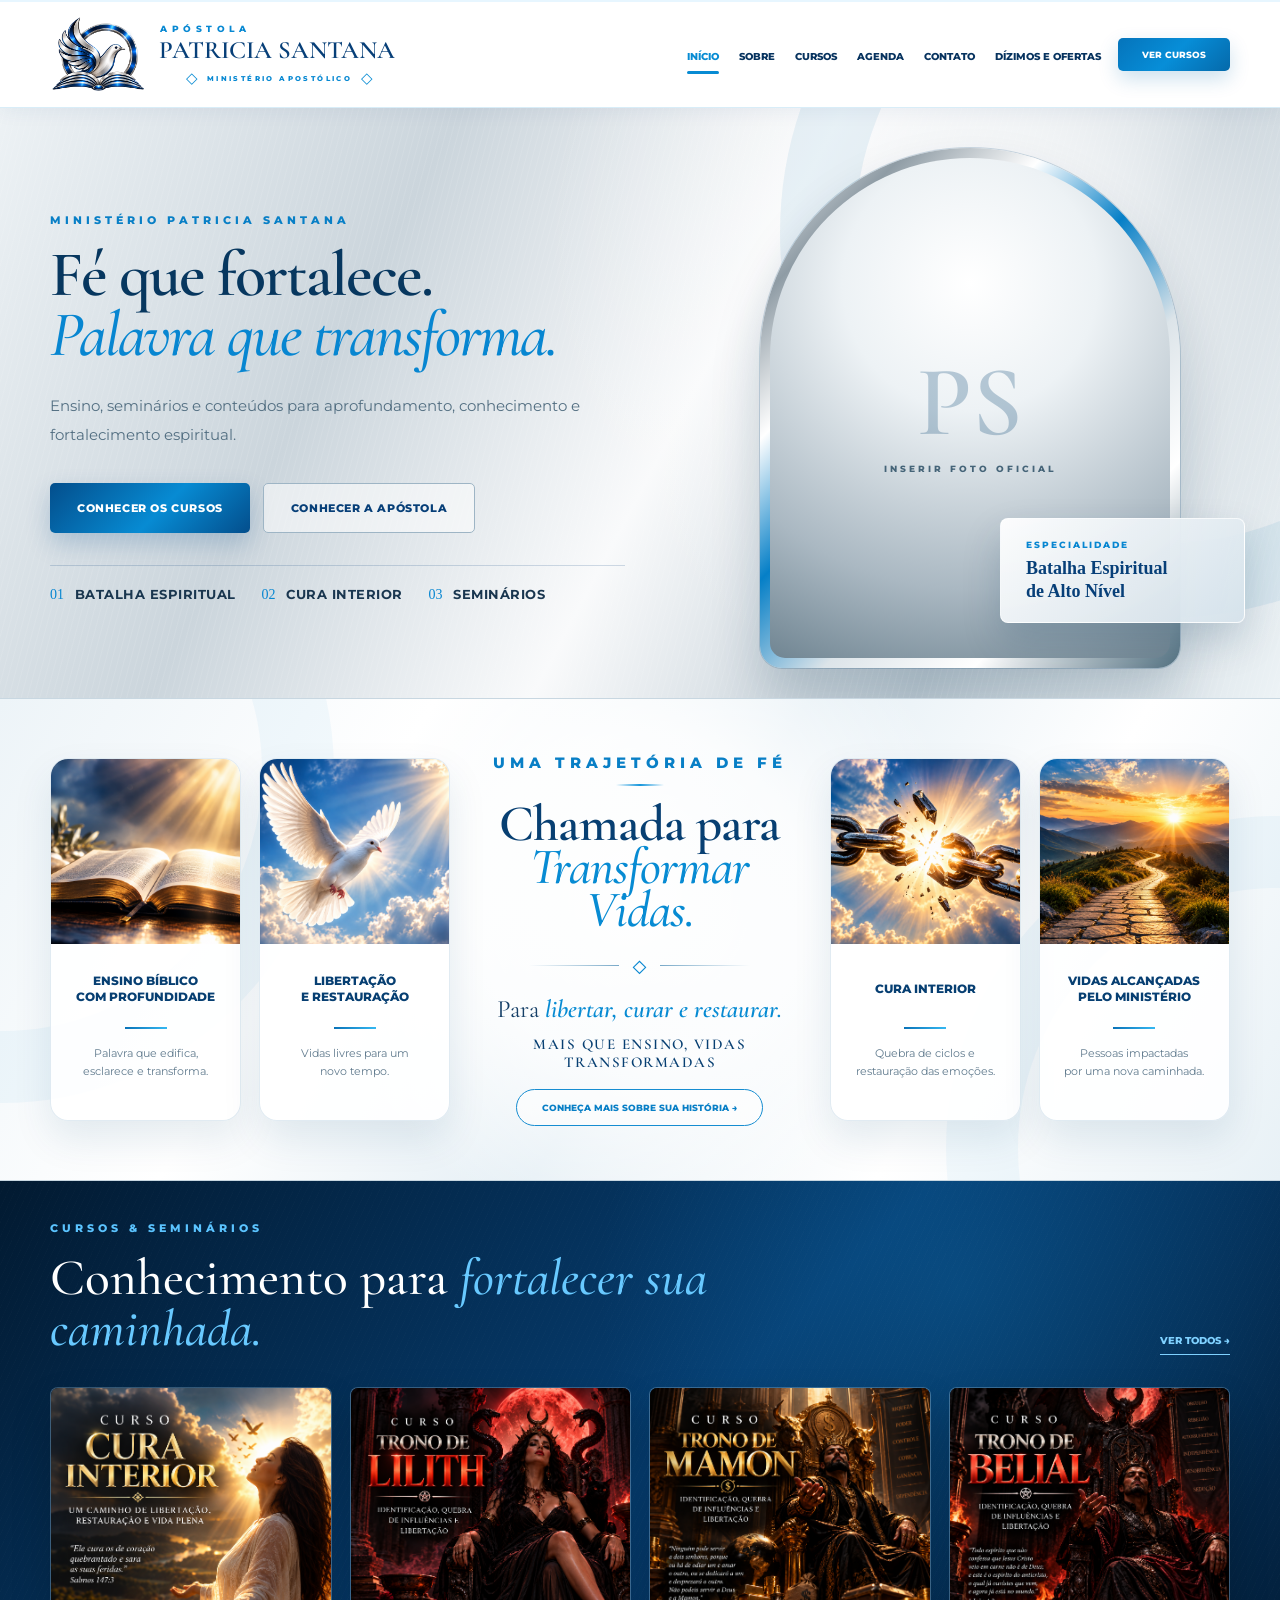
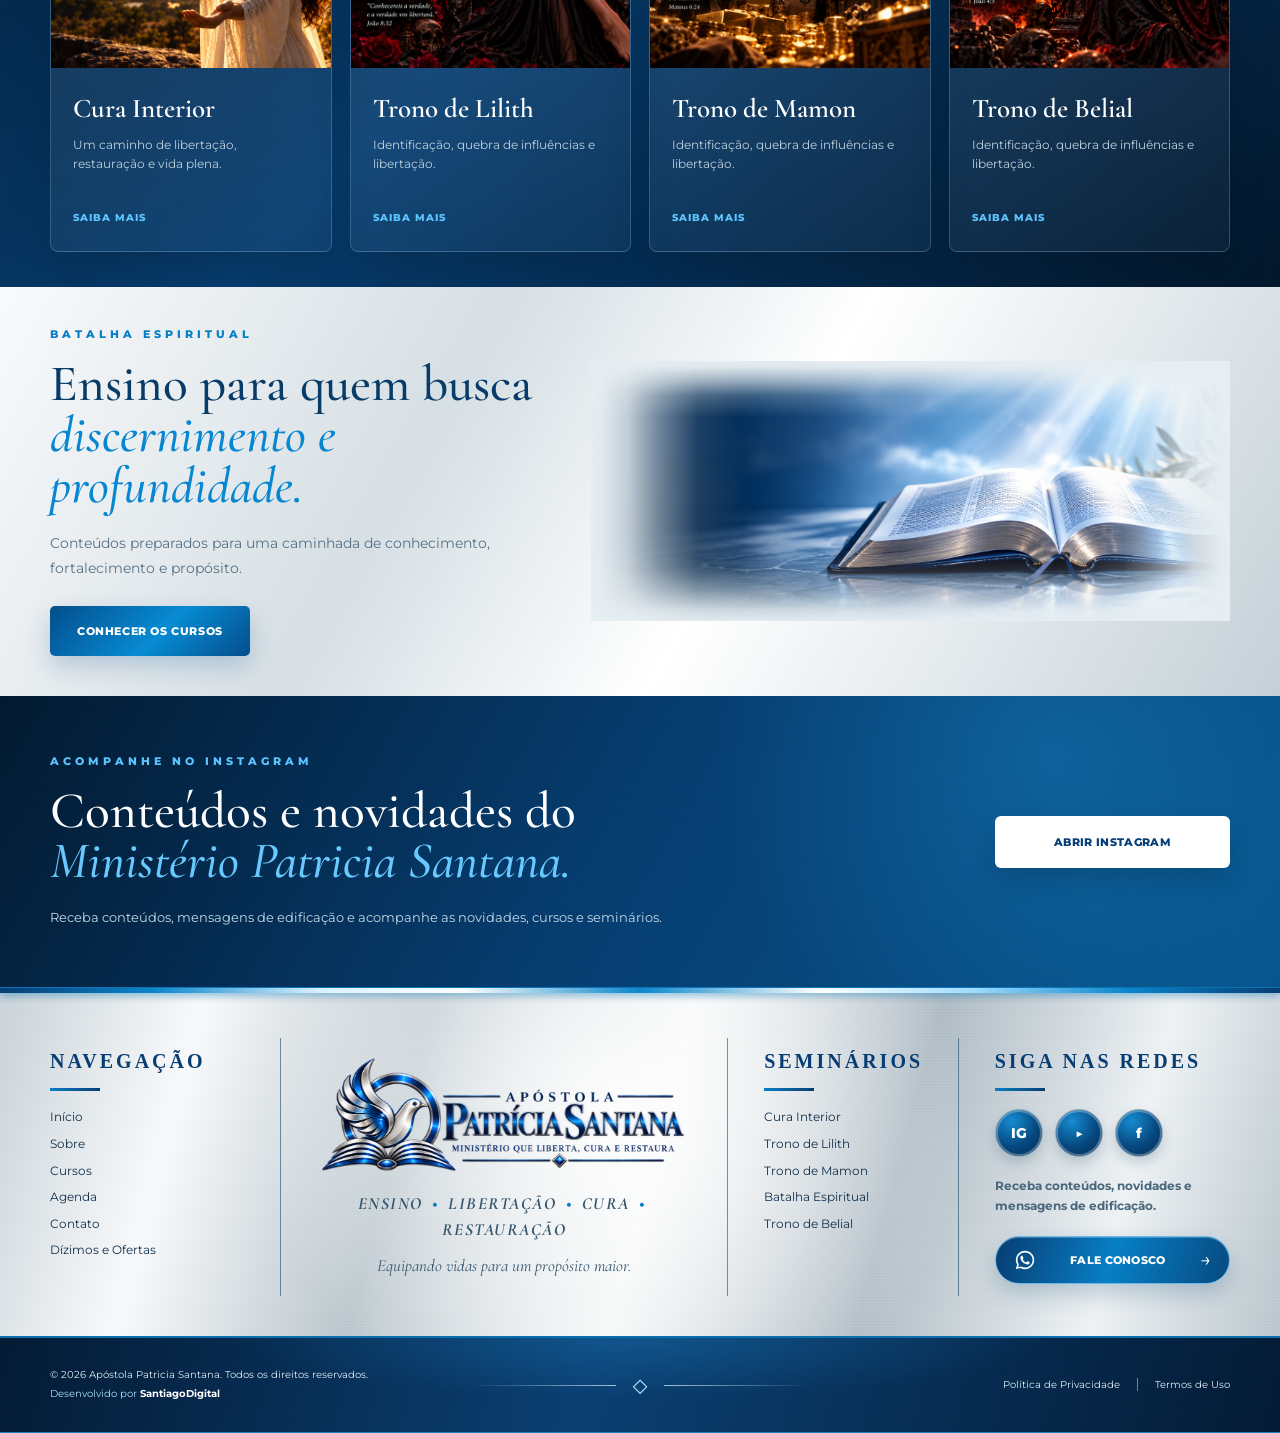
==== commit 43848845: "Update index.html" ====
--- a/index.html
+++ b/index.html
@@ -23,7 +23,7 @@
     <!-- CSS PRINCIPAL -->
     <link rel="stylesheet" href="style.css?v=17">
     <link rel="stylesheet" href="css/header.css?v=3">
-    <link rel="stylesheet" href="css/footer.css?v=2">
+    <link rel="stylesheet" href="css/footer.css?v=5">
 </head>
 
 <body>
--- a/css/footer.css
+++ b/css/footer.css
@@ -1,63 +1,59 @@
 /* =========================================================
    RODAPÉ — APÓSTOLA PATRICIA SANTANA
-   DESKTOP / NOTEBOOK / TABLET / CELULAR
-========================================================= */
-
-.site-footer,
-.site-footer * {
+   PRATA METÁLICO + AZUL
+========================================================= */
+
+.footer-premium,
+.footer-premium * {
     box-sizing: border-box;
 }
 
-
-/* =========================================================
-   RODAPÉ
-========================================================= */
-
-.site-footer {
+.footer-premium {
+    position: relative;
     width: 100%;
-
     margin: 0;
-
+    color: #0b3158;
     font-family: "Montserrat", Arial, sans-serif;
-
-    color: #063b68;
-
     overflow: hidden;
 }
 
 
 /* =========================================================
-   PARTE PRINCIPAL — PRATA
-========================================================= */
-
-.site-footer__main {
+   ÁREA PRINCIPAL
+========================================================= */
+
+.footer-metal {
     position: relative;
-
     width: 100%;
 
     padding: 48px 0 40px;
 
-    border-top: 2px solid #0a8dce;
+    border-top: 3px solid #0b6fae;
+    border-bottom: 2px solid #0b6fae;
 
     background:
         radial-gradient(
-            circle at 50% 20%,
-            rgba(255, 255, 255, 0.95),
-            transparent 34%
+            circle at 48% 38%,
+            rgba(255, 255, 255, 0.96) 0%,
+            rgba(255, 255, 255, 0.46) 25%,
+            transparent 50%
         ),
         linear-gradient(
-            100deg,
-            #f4f7f9 0%,
-            #e8eff3 38%,
-            #f7f9fa 55%,
-            #d9e4ea 100%
+            105deg,
+            #c8d2d8 0%,
+            #f9fafb 15%,
+            #b9c5cc 32%,
+            #f4f6f7 51%,
+            #aebbc4 69%,
+            #eef2f4 86%,
+            #b9c6cd 100%
         );
 }
 
 
-/* textura muito leve */
-
-.site-footer__main::after {
+/* TEXTURA */
+
+.footer-metal::before {
     content: "";
 
     position: absolute;
@@ -65,43 +61,81 @@
 
     pointer-events: none;
 
-    opacity: 0.16;
-
-    background-image:
+    opacity: 0.35;
+
+    background:
         repeating-linear-gradient(
             0deg,
-            rgba(5, 68, 109, 0.07) 0,
-            rgba(5, 68, 109, 0.07) 1px,
-            transparent 1px,
+            rgba(255, 255, 255, 0.12) 0,
+            rgba(255, 255, 255, 0.12) 1px,
+            rgba(20, 54, 76, 0.035) 2px,
             transparent 3px
         );
 }
 
 
-/* =========================================================
-   CONTAINER PRINCIPAL
-========================================================= */
-
-.site-footer__container {
+/* BARRA METÁLICA SUPERIOR */
+
+.footer-metal::after {
+    content: "";
+
+    position: absolute;
+
+    top: -2px;
+    left: 0;
+    right: 0;
+
+    height: 5px;
+
+    background:
+        linear-gradient(
+            90deg,
+            #073d72 0%,
+            #0b86cc 12%,
+            #d9f1ff 25%,
+            #ffffff 36%,
+            #0b86cc 50%,
+            #ffffff 64%,
+            #9fdcff 76%,
+            #0b86cc 88%,
+            #073d72 100%
+        );
+
+    box-shadow:
+        0 0 8px rgba(20, 153, 222, 0.65),
+        0 2px 8px rgba(4, 65, 108, 0.30);
+}
+
+
+/* =========================================================
+   CONTAINER
+========================================================= */
+
+.footer-premium .wrap {
+    width: min(1180px, calc(100% - 48px));
+
+    margin: 0 auto;
+}
+
+
+/* =========================================================
+   GRID
+========================================================= */
+
+.footer-premium-grid {
     position: relative;
+
     z-index: 2;
 
-    width: calc(100% - 48px);
-    max-width: 1200px;
-
-    margin: 0 auto;
-
     display: grid;
 
     grid-template-columns:
-        190px
-        minmax(360px, 1fr)
-        190px
-        260px;
+        0.85fr
+        1.65fr
+        0.85fr
+        1fr;
 
     align-items: stretch;
-
-    gap: 0;
 }
 
 
@@ -109,361 +143,355 @@
    COLUNAS
 ========================================================= */
 
-.site-footer__column {
+.footer-col {
     min-width: 0;
-}
-
-
-.site-footer__column h4 {
+
+    padding: 12px 36px;
+
+    border-right:
+        1px solid rgba(8, 63, 107, 0.55);
+}
+
+.footer-nav {
+    padding-left: 0;
+}
+
+.footer-social {
+    padding-right: 0;
+
+    border-right: 0;
+}
+
+
+/* =========================================================
+   TÍTULOS
+========================================================= */
+
+.footer-col h4 {
     margin: 0;
 
-    color: #063b68;
+    color: #073d72;
+
+    font-family:
+        Georgia,
+        "Times New Roman",
+        serif;
+
+    font-size: 20px;
+
+    font-weight: 600;
+
+    letter-spacing: 3px;
+}
+
+.footer-title-line {
+    display: block;
+
+    width: 50px;
+    height: 3px;
+
+    margin: 15px 0 18px;
+
+    background:
+        linear-gradient(
+            90deg,
+            #087fc6,
+            #073d72
+        );
+}
+
+
+/* =========================================================
+   LINKS
+========================================================= */
+
+.footer-col > a {
+    display: block;
+
+    width: fit-content;
+
+    margin: 0 0 11px;
+
+    color: #102f4b;
+
+    font-size: 12px;
+
+    line-height: 1.3;
+
+    text-decoration: none;
+
+    transition:
+        color 0.2s ease,
+        transform 0.2s ease;
+}
+
+.footer-col > a:hover {
+    color: #0786d1;
+
+    transform: translateX(3px);
+}
+
+
+/* =========================================================
+   LOGO
+========================================================= */
+
+.footer-logo-area {
+    min-width: 0;
+
+    padding: 0 38px;
+
+    display: flex;
+
+    flex-direction: column;
+
+    align-items: center;
+
+    justify-content: center;
+
+    text-align: center;
+
+    border-right:
+        1px solid rgba(8, 63, 107, 0.55);
+}
+
+.footer-logo-area img {
+    display: block;
+
+    width: 100%;
+
+    max-width: 430px;
+
+    height: auto;
+
+    max-height: 190px;
+
+    object-fit: contain;
+}
+
+
+/* =========================================================
+   PILARES
+========================================================= */
+
+.footer-pillars {
+    margin: 11px 0 0;
+
+    color: #073d72;
+
+    font-size: 12px;
+
+    font-weight: 800;
+
+    letter-spacing: 1.5px;
+
+    line-height: 1.5;
+
+    text-align: center;
+}
+
+.footer-pillars span {
+    margin: 0 4px;
+
+    color: #087fc6;
+}
+
+
+/* =========================================================
+   FRASE
+========================================================= */
+
+.footer-purpose {
+    margin: 8px 0 0;
+
+    color: #34566e;
 
     font-family:
         "Cormorant Garamond",
         Georgia,
-        "Times New Roman",
         serif;
 
-    font-size: 24px;
-    font-weight: 600;
-
-    line-height: 1;
-
-    letter-spacing: 3px;
-}
-
-
-/* linha abaixo dos títulos */
-
-.site-footer__title-line {
-    display: block;
-
-    width: 50px;
-    height: 3px;
-
-    margin: 15px 0 17px;
-
-    background: #087dbb;
-}
-
-
-/* =========================================================
-   LINKS DAS COLUNAS
-========================================================= */
-
-.site-footer__column nav {
+    font-size: 17px;
+
+    font-style: italic;
+
+    line-height: 1.4;
+}
+
+
+/* =========================================================
+   REDES SOCIAIS
+========================================================= */
+
+.social-buttons {
     display: flex;
 
-    flex-direction: column;
-
-    align-items: flex-start;
-
-    gap: 0;
-}
-
-
-.site-footer__column nav a {
-    display: block;
-
-    padding: 6px 0;
-
-    color: #174d70;
-
-    font-size: 12px;
-    font-weight: 400;
-
-    line-height: 1.25;
-
-    text-decoration: none;
-
-    transition:
-        color 0.2s ease,
-        transform 0.2s ease;
-}
-
-
-.site-footer__column nav a:hover {
-    color: #078bd3;
-
-    transform: translateX(3px);
-}
-
-
-/* =========================================================
-   NAVEGAÇÃO
-========================================================= */
-
-.site-footer__navigation {
-    padding: 14px 35px 10px 0;
-}
-
-
-/* =========================================================
-   LOGO CENTRAL
-========================================================= */
-
-.site-footer__brand {
-    min-height: 255px;
-
-    padding: 24px 38px;
+    align-items: center;
+
+    gap: 12px;
+
+    margin: 0 0 19px;
+}
+
+.social-buttons a {
+    width: 48px;
+    height: 48px;
 
     display: flex;
-
-    flex-direction: column;
 
     align-items: center;
     justify-content: center;
 
-    text-align: center;
-
-    border-left: 1px solid rgba(7, 80, 126, 0.48);
-    border-right: 1px solid rgba(7, 80, 126, 0.48);
-}
-
-
-.site-footer__brand img {
-    display: block;
-
+    border: 1px solid #91a8b7;
+
+    border-radius: 50%;
+
+    background:
+        radial-gradient(
+            circle at 35% 25%,
+            #168cd1,
+            #06477e 55%,
+            #032c52
+        );
+
+    color: #ffffff;
+
+    font-size: 14px;
+
+    font-weight: 800;
+
+    text-decoration: none;
+
+    box-shadow:
+        inset 0 0 0 2px rgba(255, 255, 255, 0.28),
+        0 6px 12px rgba(4, 53, 89, 0.18);
+}
+
+
+/* =========================================================
+   TEXTO DAS REDES
+========================================================= */
+
+.footer-social > p {
+    max-width: 260px;
+
+    margin: 0 0 20px;
+
+    color: #49677d;
+
+    font-size: 12px;
+
+    font-weight: 700;
+
+    line-height: 1.65;
+}
+
+
+/* =========================================================
+   BOTÃO WHATSAPP
+========================================================= */
+
+.footer-social .footer-whatsapp {
     width: 100%;
-    max-width: 365px;
-
-    height: auto;
-
-    margin: 0 auto 17px;
-
-    object-fit: contain;
-}
-
-
-/* ENSINO • LIBERTAÇÃO... */
-
-.site-footer__pillars {
+
+    max-width: 245px;
+
+    min-height: 48px;
+
     margin: 0;
 
-    color: #003f73;
-
-    font-size: 12px;
-    font-weight: 800;
-
-    line-height: 1.4;
-
-    letter-spacing: 1.6px;
-
-    white-space: nowrap;
-}
-
-
-.site-footer__pillars span {
-    margin: 0 6px;
-
-    color: #078bd3;
-}
-
-
-/* propósito */
-
-.site-footer__purpose {
-    margin: 14px 0 0;
-
-    color: #55748a;
-
-    font-family:
-        "Cormorant Garamond",
-        Georgia,
-        "Times New Roman",
-        serif;
-
-    font-size: 19px;
-    font-style: italic;
-    font-weight: 500;
-
-    line-height: 1.2;
-}
-
-
-/* =========================================================
-   SEMINÁRIOS
-========================================================= */
-
-.site-footer__seminars {
-    padding: 14px 35px;
-}
-
-
-/* =========================================================
-   REDES SOCIAIS
-========================================================= */
-
-.site-footer__social {
-    padding: 14px 0 10px 35px;
-
-    border-left: 1px solid rgba(7, 80, 126, 0.48);
-}
-
-
-/* =========================================================
-   ÍCONES SOCIAIS
-========================================================= */
-
-.site-footer__social-icons {
+    padding: 0 18px;
+
     display: flex;
 
     align-items: center;
 
-    gap: 14px;
-
-    margin: 2px 0 21px;
-}
-
-
-.site-footer__social-icons a {
-    width: 47px;
-    height: 47px;
-
-    display: flex;
-
-    align-items: center;
-    justify-content: center;
-
-    border: 2px solid rgba(72, 166, 216, 0.5);
-
-    border-radius: 50%;
+    justify-content: space-between;
+
+    border: 1px solid #6bb8e5;
+
+    border-radius: 30px;
 
     background:
         linear-gradient(
-            145deg,
-            #087fbd,
-            #04568d
+            105deg,
+            #073d72,
+            #087fc6,
+            #064a80
         );
 
     color: #ffffff;
 
-    font-size: 14px;
-    font-weight: 700;
-
-    line-height: 1;
-
     text-decoration: none;
 
     box-shadow:
-        0 4px 10px rgba(2, 57, 95, 0.25),
-        inset 0 1px 2px rgba(255, 255, 255, 0.25);
+        0 10px 22px rgba(4, 65, 108, 0.22),
+        inset 0 1px 0 rgba(255, 255, 255, 0.24);
 
     transition:
         transform 0.2s ease,
         box-shadow 0.2s ease;
 }
 
-
-.site-footer__social-icons a:hover {
-    transform: translateY(-3px);
-
-    box-shadow:
-        0 8px 18px rgba(2, 57, 95, 0.30);
-}
-
-
-/* =========================================================
-   TEXTO REDES
-========================================================= */
-
-.site-footer__social-text {
-    max-width: 245px;
-
-    margin: 0 0 22px;
-
-    color: #456a82;
-
-    font-size: 12px;
-    font-weight: 600;
-
-    line-height: 1.55;
-}
-
-
-/* =========================================================
-   BOTÃO WHATSAPP
-========================================================= */
-
-.site-footer__whatsapp {
-    width: 230px;
-    min-height: 48px;
-
-    padding: 0 17px;
-
-    display: flex;
-
-    align-items: center;
-
-    gap: 14px;
-
-    border-radius: 28px;
-
-    background:
-        linear-gradient(
-            135deg,
-            #045d94,
-            #078bcf
-        );
-
+.footer-social .footer-whatsapp:hover {
     color: #ffffff;
 
-    text-decoration: none;
-
-    box-shadow:
-        0 8px 20px rgba(3, 84, 135, 0.20);
-
-    transition:
-        transform 0.2s ease,
-        box-shadow 0.2s ease;
-}
-
-
-.site-footer__whatsapp:hover {
     transform: translateY(-2px);
-
-    box-shadow:
-        0 11px 24px rgba(3, 84, 135, 0.28);
-}
-
-
-.site-footer__whatsapp-icon {
-    width: 21px;
-    height: 21px;
+}
+
+
+/* =========================================================
+   ÍCONE DO WHATSAPP
+========================================================= */
+
+.footer-social .footer-whatsapp .wa-icon {
+    width: 22px;
+    height: 22px;
+
+    flex: 0 0 22px;
 
     display: flex;
 
     align-items: center;
     justify-content: center;
 
-    flex: 0 0 21px;
-}
-
-
-.site-footer__whatsapp-icon svg {
+    color: #ffffff;
+}
+
+.footer-social .footer-whatsapp .wa-icon svg {
     display: block;
 
-    width: 21px;
-    height: 21px;
-
-    fill: #ffffff;
-}
-
-
-.site-footer__whatsapp strong {
-    flex: 1;
-
-    font-size: 10px;
+    width: 22px !important;
+    height: 22px !important;
+
+    fill: #ffffff !important;
+
+    overflow: visible;
+}
+
+.footer-social .footer-whatsapp .wa-icon svg path {
+    fill: #ffffff !important;
+}
+
+
+/* TEXTO BOTÃO */
+
+.footer-whatsapp strong {
+    color: #ffffff !important;
+
+    font-size: 11px;
+
     font-weight: 800;
 
-    text-align: center;
-
-    white-space: nowrap;
-}
-
-
-.site-footer__arrow {
+    letter-spacing: 0.3px;
+}
+
+
+/* SETA */
+
+.wa-arrow {
+    color: #ffffff;
+
     font-size: 19px;
 
     line-height: 1;
@@ -471,47 +499,71 @@
 
 
 /* =========================================================
-   FAIXA INFERIOR
-========================================================= */
-
-.site-footer__bottom {
+   FAIXA AZUL INFERIOR
+========================================================= */
+
+.footer-bottom-premium {
+    position: relative;
+
     width: 100%;
 
-    border-top: 2px solid #078bd3;
+    min-height: 94px;
 
     background:
         radial-gradient(
-            circle at 50% 0%,
-            rgba(15, 117, 183, 0.72),
-            transparent 38%
+            ellipse at 50% 0%,
+            rgba(30, 131, 200, 0.32),
+            transparent 45%
         ),
         linear-gradient(
-            110deg,
-            #063c69 0%,
-            #07598f 45%,
-            #04335c 100%
+            105deg,
+            #031b35 0%,
+            #0a3f72 46%,
+            #031b35 100%
         );
-}
-
-
-/* =========================================================
-   CONTAINER DA FAIXA INFERIOR
-========================================================= */
-
-.site-footer__bottom-container {
-    width: calc(100% - 48px);
-    max-width: 1200px;
-
-    min-height: 88px;
-
-    margin: 0 auto;
+
+    border-bottom:
+        1px solid #1c83c0;
+}
+
+.footer-bottom-premium::before {
+    content: "";
+
+    position: absolute;
+
+    inset: 0;
+
+    opacity: 0.16;
+
+    pointer-events: none;
+
+    background:
+        repeating-linear-gradient(
+            115deg,
+            transparent 0,
+            transparent 5px,
+            rgba(255, 255, 255, 0.1) 6px
+        );
+}
+
+
+/* =========================================================
+   CONTEÚDO INFERIOR
+========================================================= */
+
+.footer-bottom-content {
+    position: relative;
+
+    z-index: 2;
+
+    min-height: 94px;
 
     display: grid;
 
     grid-template-columns:
-        minmax(310px, 1fr)
-        260px
-        minmax(260px, 1fr);
+        1fr
+        auto
+        1fr;
 
     align-items: center;
 
@@ -520,577 +572,367 @@
 
 
 /* =========================================================
-   COPYRIGHT + SANTIAGODIGITAL
-========================================================= */
-
-.site-footer__copyright {
+   COPYRIGHT
+========================================================= */
+
+.footer-premium .footer-copyright {
     display: flex;
 
     flex-direction: column;
 
     align-items: flex-start;
 
+    justify-content: center;
+
     gap: 5px;
 }
 
 
-.site-footer__copyright p {
-    margin: 0;
-
-    color: #ffffff;
-
-    font-size: 9px;
+/*
+   IMPORTANTE:
+   força a cor clara para impedir que outro CSS do site
+   deixe o texto escuro.
+*/
+
+.footer-premium .footer-bottom-premium
+.footer-copyright p {
+    margin: 0 !important;
+
+    color: #dcecf5 !important;
+
+    font-size: 10px;
+
     font-weight: 400;
 
     line-height: 1.4;
 }
 
 
-.site-footer__developer {
-    color: #bdeaff !important;
-}
-
-
-.site-footer__developer strong {
-    color: #ffffff;
+.footer-premium .footer-bottom-premium
+.footer-copyright .footer-developer {
+    color: #a9dcf6 !important;
+}
+
+
+.footer-premium .footer-bottom-premium
+.footer-copyright .footer-developer strong {
+    color: #ffffff !important;
 
     font-weight: 700;
 }
 
 
 /* =========================================================
-   ORNAMENTO CENTRAL
-========================================================= */
-
-.site-footer__ornament {
-    width: 100%;
-
-    display: flex;
-
-    align-items: center;
-    justify-content: center;
-
-    gap: 14px;
-}
-
-
-.site-footer__ornament span {
-    width: 100px;
+   LOSANGO
+========================================================= */
+
+.footer-diamond {
+    position: relative;
+
+    color: #a9dcf6;
+
+    font-size: 27px;
+
+    line-height: 1;
+}
+
+.footer-diamond::before,
+.footer-diamond::after {
+    content: "";
+
+    position: absolute;
+
+    top: 50%;
+
+    width: 145px;
+
     height: 1px;
 
     background:
         linear-gradient(
             90deg,
             transparent,
-            rgba(174, 225, 249, 0.8)
+            rgba(214, 236, 248, 0.75)
         );
 }
 
-
-.site-footer__ornament span:last-child {
+.footer-diamond::before {
+    right: 32px;
+}
+
+.footer-diamond::after {
+    left: 32px;
+
+    transform: rotate(180deg);
+}
+
+
+/* =========================================================
+   LINKS LEGAIS
+========================================================= */
+
+.footer-premium .footer-legal {
+    display: flex;
+
+    align-items: center;
+
+    justify-content: flex-end;
+
+    gap: 17px;
+}
+
+.footer-premium .footer-legal a {
+    color: #dcecf5 !important;
+
+    font-size: 10px;
+
+    text-decoration: none;
+}
+
+.footer-premium .footer-legal a:hover {
+    color: #ffffff !important;
+}
+
+.footer-premium .footer-legal i {
+    width: 1px;
+
+    height: 13px;
+
     background:
-        linear-gradient(
-            90deg,
-            rgba(174, 225, 249, 0.8),
-            transparent
-        );
-}
-
-
-.site-footer__ornament b {
-    color: #8bdcff;
-
-    font-size: 28px;
-    font-weight: 400;
-
-    line-height: 1;
-}
-
-
-/* =========================================================
-   POLÍTICA / TERMOS
-========================================================= */
-
-.site-footer__legal {
-    display: flex;
-
-    align-items: center;
-    justify-content: flex-end;
-
-    gap: 16px;
-}
-
-
-.site-footer__legal a {
-    color: #ffffff;
-
-    font-size: 9px;
-    font-weight: 400;
-
-    white-space: nowrap;
-
-    text-decoration: none;
-
-    transition: color 0.2s ease;
-}
-
-
-.site-footer__legal a:hover {
-    color: #8bdcff;
-}
-
-
-.site-footer__legal i {
-    width: 1px;
-    height: 15px;
-
-    background: rgba(255, 255, 255, 0.55);
-}
-
-
-/* =========================================================
-   NOTEBOOK — ATÉ 1200PX
-========================================================= */
-
-@media (max-width: 1200px) {
-
-    .site-footer__container {
-        width: calc(100% - 40px);
-
+        rgba(198, 214, 224, 0.55);
+}
+
+
+/* =========================================================
+   TABLET
+========================================================= */
+
+@media (max-width: 1150px) {
+
+    .footer-premium-grid {
         grid-template-columns:
-            170px
-            minmax(310px, 1fr)
-            170px
-            230px;
-    }
-
-
-    .site-footer__brand {
-        padding-left: 25px;
-        padding-right: 25px;
-    }
-
-
-    .site-footer__brand img {
-        max-width: 315px;
-    }
-
-
-    .site-footer__pillars {
+            1fr
+            1.4fr;
+    }
+
+    .footer-col,
+    .footer-logo-area {
+        border-bottom:
+            1px solid rgba(8, 63, 107, 0.35);
+    }
+
+    .footer-logo-area {
+        border-right: 0;
+    }
+
+    .footer-ministerio {
+        padding-left: 0;
+
+        border-bottom: 0;
+    }
+
+    .footer-social {
+        border-bottom: 0;
+    }
+}
+
+
+/* =========================================================
+   TABLET MENOR
+========================================================= */
+
+@media (max-width: 820px) {
+
+    .footer-premium .wrap {
+        width: calc(100% - 34px);
+    }
+
+    .footer-premium-grid {
+        grid-template-columns:
+            1fr
+            1fr;
+    }
+
+    .footer-col,
+    .footer-logo-area {
+        padding: 28px 24px;
+    }
+
+    .footer-nav {
+        padding-left: 0;
+    }
+
+    .footer-logo-area {
+        padding-right: 0;
+    }
+
+    .footer-logo-area img {
+        max-width: 360px;
+    }
+
+    .footer-bottom-content {
+        grid-template-columns:
+            1fr
+            auto
+            1fr;
+    }
+
+    .footer-diamond::before,
+    .footer-diamond::after {
+        width: 70px;
+    }
+}
+
+
+/* =========================================================
+   CELULAR
+========================================================= */
+
+@media (max-width: 650px) {
+
+    .footer-metal {
+        padding: 38px 0 26px;
+    }
+
+    .footer-premium .wrap {
+        width: calc(100% - 30px);
+    }
+
+    .footer-premium-grid {
+        grid-template-columns: 1fr;
+    }
+
+
+    /* LOGO PRIMEIRO */
+
+    .footer-logo-area {
+        order: -1;
+
+        padding: 0 4px 30px;
+
+        border-right: 0;
+
+        border-bottom:
+            1px solid rgba(8, 63, 107, 0.28);
+    }
+
+    .footer-logo-area img {
+        width: 100%;
+
+        max-width: 330px;
+    }
+
+    .footer-pillars {
         font-size: 10px;
 
-        letter-spacing: 1px;
-    }
-
-
-    .site-footer__seminars {
-        padding-left: 25px;
-        padding-right: 25px;
-    }
-
-
-    .site-footer__social {
-        padding-left: 25px;
-    }
-
-
-    .site-footer__whatsapp {
-        width: 210px;
-    }
-
-
-    .site-footer__bottom-container {
-        width: calc(100% - 40px);
-    }
-}
-
-
-/* =========================================================
-   TABLET — ATÉ 950PX
-========================================================= */
-
-@media (max-width: 950px) {
-
-    .site-footer__main {
-        padding: 42px 0;
-    }
-
-
-    .site-footer__container {
-        width: calc(100% - 40px);
-
-        grid-template-columns: 1fr 1fr;
-
-        gap: 38px 0;
-    }
-
-
-    /* logo primeiro */
-
-    .site-footer__brand {
-        grid-column: 1 / -1;
-        grid-row: 1;
-
-        min-height: auto;
-
-        padding: 0 20px 35px;
-
-        border-left: 0;
+        letter-spacing: 0.8px;
+    }
+
+    .footer-purpose {
+        font-size: 16px;
+    }
+
+
+    /* COLUNAS */
+
+    .footer-col,
+    .footer-nav,
+    .footer-ministerio,
+    .footer-social {
+        padding: 28px 4px;
+
         border-right: 0;
-        border-bottom: 1px solid rgba(7, 80, 126, 0.30);
-    }
-
-
-    .site-footer__brand img {
-        max-width: 360px;
-    }
-
-
-    .site-footer__navigation {
-        grid-column: 1;
-        grid-row: 2;
-
-        padding: 0 35px 0 0;
-    }
-
-
-    .site-footer__seminars {
-        grid-column: 2;
-        grid-row: 2;
-
-        padding: 0 0 0 35px;
-
-        border-left: 1px solid rgba(7, 80, 126, 0.35);
-    }
-
-
-    .site-footer__social {
-        grid-column: 1 / -1;
-        grid-row: 3;
-
-        padding: 35px 0 0;
-
-        border-left: 0;
-        border-top: 1px solid rgba(7, 80, 126, 0.30);
-
-        display: flex;
-
-        flex-direction: column;
-
+
+        border-bottom:
+            1px solid rgba(8, 63, 107, 0.28);
+    }
+
+    .footer-nav {
+        padding-top: 28px;
+    }
+
+    .footer-social {
+        border-bottom: 0;
+    }
+
+    .footer-col h4 {
+        font-size: 18px;
+    }
+
+    .footer-social .footer-whatsapp {
+        max-width: 100%;
+    }
+
+
+    /* FAIXA INFERIOR */
+
+    .footer-bottom-content {
+        min-height: 150px;
+
+        padding: 25px 0;
+
+        grid-template-columns: 1fr;
+
+        justify-items: center;
+
+        text-align: center;
+
+        gap: 16px;
+    }
+
+    .footer-premium .footer-copyright {
         align-items: center;
 
         text-align: center;
     }
 
-
-    .site-footer__social-text {
-        max-width: 360px;
-    }
-
-
-    .site-footer__bottom-container {
-        min-height: auto;
-
-        padding: 25px 0;
-
-        grid-template-columns: 1fr;
-
-        gap: 18px;
-
-        text-align: center;
-    }
-
-
-    .site-footer__copyright {
-        align-items: center;
-    }
-
-
-    .site-footer__ornament {
-        order: -1;
-    }
-
-
-    .site-footer__legal {
+    .footer-diamond {
+        display: none;
+    }
+
+    .footer-premium .footer-legal {
         justify-content: center;
-    }
-}
-
-
-/* =========================================================
-   CELULAR — ATÉ 600PX
-========================================================= */
-
-@media (max-width: 600px) {
-
-    .site-footer__main {
-        padding: 38px 0 34px;
-    }
-
-
-    .site-footer__container {
-        width: calc(100% - 32px);
-
-        display: flex;
-
-        flex-direction: column;
-
-        gap: 0;
-    }
-
-
-    /* =====================================================
-       LOGO
-    ====================================================== */
-
-    .site-footer__brand {
-        order: 1;
-
-        width: 100%;
-
-        padding: 0 0 30px;
-
-        border: 0;
-        border-bottom: 1px solid rgba(7, 80, 126, 0.28);
-    }
-
-
-    .site-footer__brand img {
-        width: 100%;
-        max-width: 330px;
-
-        margin-bottom: 15px;
-    }
-
-
-    .site-footer__pillars {
+
+        flex-wrap: wrap;
+    }
+}
+
+
+/* =========================================================
+   CELULAR PEQUENO
+========================================================= */
+
+@media (max-width: 390px) {
+
+    .footer-premium .wrap {
+        width: calc(100% - 24px);
+    }
+
+    .footer-logo-area img {
+        max-width: 290px;
+    }
+
+    .footer-pillars {
         font-size: 9px;
 
-        letter-spacing: 0.7px;
-
-        white-space: normal;
-    }
-
-
-    .site-footer__pillars span {
-        margin: 0 4px;
-    }
-
-
-    .site-footer__purpose {
-        margin-top: 11px;
-
-        font-size: 18px;
-    }
-
-
-    /* =====================================================
-       NAVEGAÇÃO
-    ====================================================== */
-
-    .site-footer__navigation {
-        order: 2;
-
-        width: 100%;
-
-        padding: 28px 0;
-
-        border-bottom: 1px solid rgba(7, 80, 126, 0.25);
-    }
-
-
-    /* =====================================================
-       SEMINÁRIOS
-    ====================================================== */
-
-    .site-footer__seminars {
-        order: 3;
-
-        width: 100%;
-
-        padding: 28px 0;
-
-        border: 0;
-        border-bottom: 1px solid rgba(7, 80, 126, 0.25);
-    }
-
-
-    /* =====================================================
-       REDES
-    ====================================================== */
-
-    .site-footer__social {
-        order: 4;
-
-        width: 100%;
-
-        padding: 28px 0 0;
-
-        border: 0;
-
-        align-items: flex-start;
-
-        text-align: left;
-    }
-
-
-    .site-footer__column h4 {
-        font-size: 22px;
-    }
-
-
-    .site-footer__title-line {
-        margin-top: 13px;
-        margin-bottom: 14px;
-    }
-
-
-    .site-footer__column nav a {
-        padding: 6px 0;
-
-        font-size: 12px;
-    }
-
-
-    .site-footer__social-icons {
-        margin-top: 2px;
-        margin-bottom: 19px;
-    }
-
-
-    .site-footer__social-icons a {
-        width: 45px;
-        height: 45px;
-    }
-
-
-    .site-footer__social-text {
-        max-width: 300px;
-
-        font-size: 11px;
-    }
-
-
-    .site-footer__whatsapp {
-        width: 100%;
-        max-width: 300px;
-    }
-
-
-    /* =====================================================
-       PARTE INFERIOR
-    ====================================================== */
-
-    .site-footer__bottom-container {
-        width: calc(100% - 32px);
-
-        padding: 24px 0 27px;
-
-        display: flex;
-
-        flex-direction: column;
-
-        align-items: center;
-
-        gap: 14px;
-    }
-
-
-    .site-footer__ornament {
-        order: 1;
-    }
-
-
-    .site-footer__copyright {
-        order: 2;
-
-        align-items: center;
-
-        text-align: center;
-    }
-
-
-    .site-footer__legal {
-        order: 3;
-
-        justify-content: center;
-
-        flex-wrap: wrap;
-    }
-
-
-    .site-footer__copyright p {
-        font-size: 8.5px;
-    }
-
-
-    .site-footer__developer {
-        margin-top: 3px !important;
-    }
-
-
-    .site-footer__legal a {
-        font-size: 8.5px;
-    }
-
-
-    .site-footer__ornament span {
-        max-width: 90px;
-    }
-
-
-    .site-footer__ornament b {
-        font-size: 25px;
-    }
-}
-
-
-/* =========================================================
-   CELULAR PEQUENO — ATÉ 400PX
-========================================================= */
-
-@media (max-width: 400px) {
-
-    .site-footer__container {
-        width: calc(100% - 28px);
-    }
-
-
-    .site-footer__brand img {
-        max-width: 300px;
-    }
-
-
-    .site-footer__pillars {
-        font-size: 8px;
-
-        line-height: 1.6;
-    }
-
-
-    .site-footer__purpose {
+        letter-spacing: 0.5px;
+    }
+
+    .footer-col h4 {
         font-size: 17px;
-    }
-
-
-    .site-footer__column h4 {
-        font-size: 21px;
-
-        letter-spacing: 2.5px;
-    }
-
-
-    .site-footer__bottom-container {
-        width: calc(100% - 28px);
-    }
-
-
-    .site-footer__legal {
-        gap: 11px;
-    }
-
-
-    .site-footer__ornament span {
-        max-width: 70px;
-    }
-}
+
+        letter-spacing: 2px;
+    }
+
+    .social-buttons a {
+        width: 44px;
+
+        height: 44px;
+    }
+
+    .footer-premium .footer-bottom-premium
+    .footer-copyright p,
+    .footer-premium .footer-legal a {
+        font-size: 9px;
+    }
+}
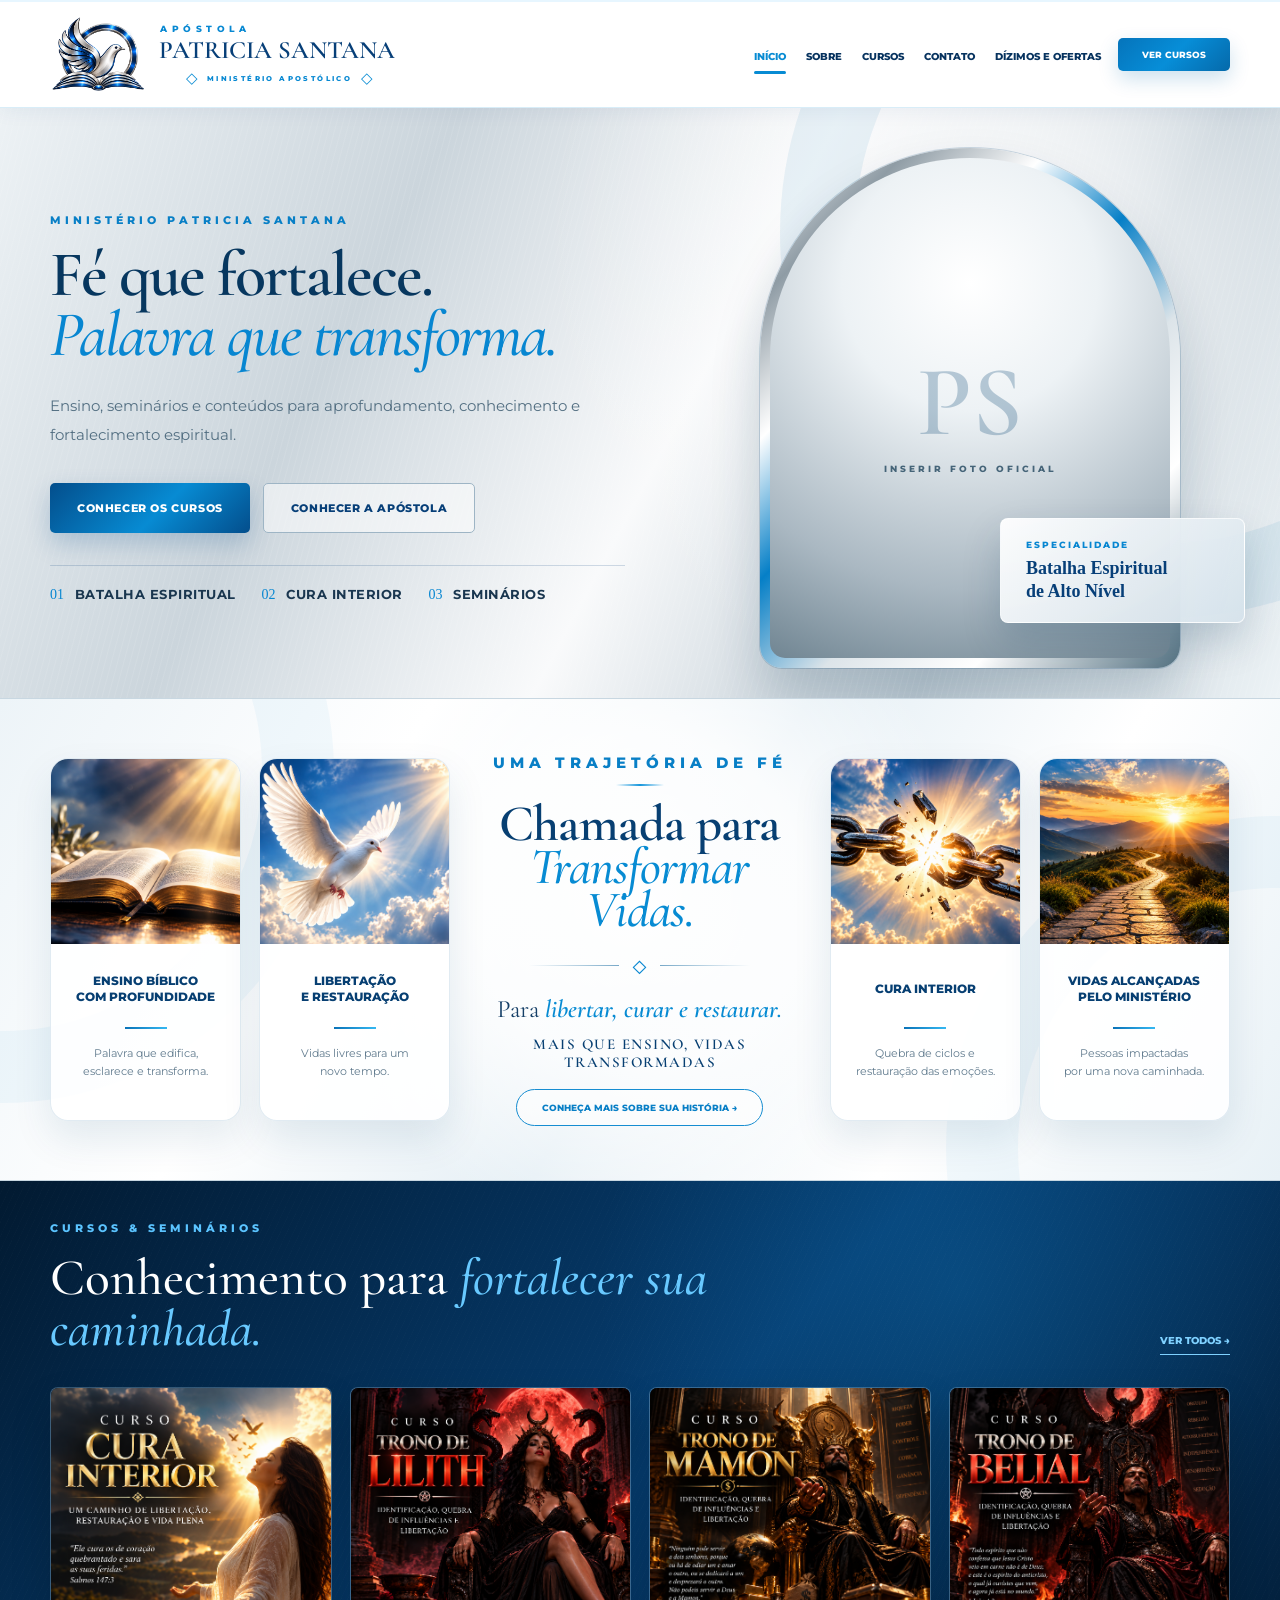
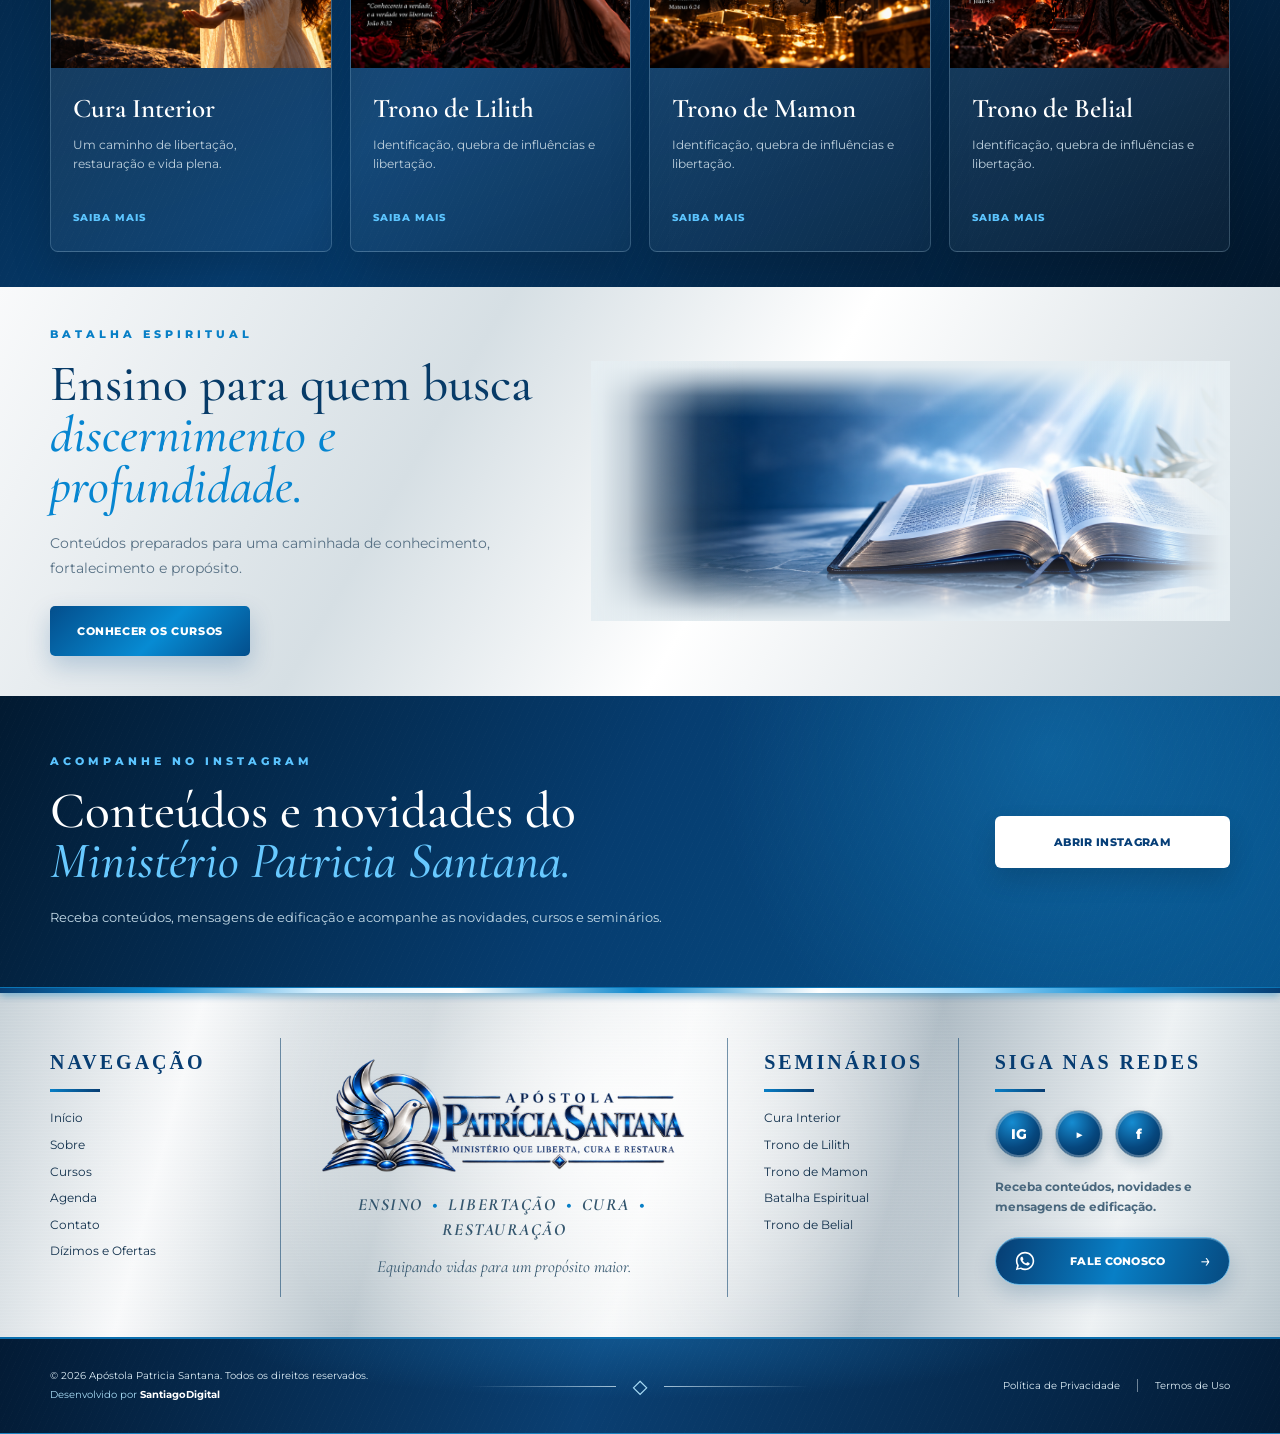
==== commit 500eb965: "Update index.html" ====
--- a/index.html
+++ b/index.html
@@ -22,7 +22,7 @@
 
     <!-- CSS PRINCIPAL -->
     <link rel="stylesheet" href="style.css?v=17">
-    <link rel="stylesheet" href="css/header.css?v=3">
+    <link rel="stylesheet" href="css/header.css?v=4">
     <link rel="stylesheet" href="css/footer.css?v=5">
 </head>
 
--- a/style.css
+++ b/style.css
@@ -3891,3 +3891,84 @@
     }
 }
 
+/* =========================================================
+   CORREÇÃO FINAL — RODAPÉ RESPONSIVO
+   Mantém o mesmo footer do desktop também no celular.
+   O rodapé mobile antigo fica desativado.
+========================================================= */
+
+@media (max-width: 620px) {
+
+    .footer-premium {
+        display: block !important;
+        visibility: visible !important;
+        opacity: 1 !important;
+        width: 100% !important;
+        height: auto !important;
+        min-height: 0 !important;
+        overflow: visible !important;
+    }
+
+    .mobile-footer {
+        display: none !important;
+    }
+
+    #site-footer-slot {
+        display: block !important;
+        visibility: visible !important;
+        opacity: 1 !important;
+        width: 100% !important;
+        height: auto !important;
+        overflow: visible !important;
+    }
+}
+
+/* =========================================================
+   AJUSTE FINAL — IMAGENS DOS CURSOS NO CELULAR
+   Diminui a arte sem cortar e preserva a proporção.
+========================================================= */
+
+@media (max-width: 650px) {
+
+    .cards {
+        width: 100%;
+        max-width: 100%;
+        margin-left: auto;
+        margin-right: auto;
+        gap: 22px;
+    }
+
+    .cards article {
+        width: 100%;
+        max-width: 100%;
+        margin-left: auto;
+        margin-right: auto;
+    }
+
+    .cards article > img {
+        display: block;
+        width: auto !important;
+        max-width: 82% !important;
+        height: auto !important;
+        max-height: none !important;
+        aspect-ratio: auto !important;
+        object-fit: contain !important;
+        object-position: center top !important;
+        margin: 14px auto 0 !important;
+        border-radius: 7px;
+        background: transparent !important;
+    }
+
+    .cards article > div {
+        padding: 20px 18px 23px;
+    }
+}
+
+@media (max-width: 390px) {
+
+    .cards article > img {
+        max-width: 80% !important;
+        margin-top: 12px !important;
+    }
+}
+
--- a/css/header.css
+++ b/css/header.css
@@ -1,6 +1,6 @@
 /* =========================================================
    CABEÇALHO — APÓSTOLA PATRICIA SANTANA
-   DESKTOP / NOTEBOOK / TABLET / CELULAR
+   PADRÃO ÚNICO PARA TODAS AS PÁGINAS
 ========================================================= */
 
 .site-header-v2,
@@ -35,10 +35,9 @@
    CONTAINER DESKTOP
 ========================================================= */
 
-.site-header-v2__inner {
+.site-header-v2 .site-header-v2__inner {
     width: calc(100% - 48px);
     max-width: 1180px;
-
     min-height: 105px;
 
     margin: 0 auto;
@@ -60,7 +59,7 @@
    MARCA
 ========================================================= */
 
-.site-header-v2__brand {
+.site-header-v2 .site-header-v2__brand {
     display: flex;
     align-items: center;
 
@@ -68,6 +67,9 @@
 
     min-width: 0;
 
+    margin: 0;
+    padding: 0;
+
     text-decoration: none;
 }
 
@@ -76,12 +78,17 @@
    POMBA + BÍBLIA
 ========================================================= */
 
-.site-header-v2__symbol {
+.site-header-v2 .site-header-v2__symbol {
     display: block;
 
     width: 96px;
     height: 88px;
 
+    max-width: none;
+
+    margin: 0;
+    padding: 0;
+
     flex: 0 0 auto;
 
     object-fit: contain;
@@ -92,12 +99,15 @@
    BLOCO DO NOME
 ========================================================= */
 
-.site-header-v2__wordmark {
+.site-header-v2 .site-header-v2__wordmark {
     width: 245px;
 
     display: flex;
     flex-direction: column;
     justify-content: center;
+
+    margin: 0;
+    padding: 0;
 }
 
 
@@ -105,10 +115,11 @@
    APÓSTOLA
 ========================================================= */
 
-.site-header-v2__apostola {
+.site-header-v2 .site-header-v2__apostola {
     display: block;
 
     margin: 0 0 5px 1px;
+    padding: 0;
 
     color: #0788d2;
 
@@ -129,10 +140,11 @@
    PATRICIA SANTANA
 ========================================================= */
 
-.site-header-v2__wordmark strong {
+.site-header-v2 .site-header-v2__wordmark strong {
     display: block;
 
     margin: 0;
+    padding: 0;
 
     color: #073f78;
 
@@ -147,6 +159,8 @@
 
     line-height: 1;
 
+    letter-spacing: normal;
+
     white-space: nowrap;
 }
 
@@ -155,10 +169,11 @@
    MINISTÉRIO + LOSANGOS
 ========================================================= */
 
-.site-header-v2__ministry-row {
+.site-header-v2 .site-header-v2__ministry-row {
     width: 100%;
 
-    margin-top: 8px;
+    margin: 8px 0 0;
+    padding: 0;
 
     display: flex;
 
@@ -169,13 +184,16 @@
 }
 
 
-.site-header-v2__ministry-row i {
+.site-header-v2 .site-header-v2__ministry-row i {
     display: none;
 }
 
 
-.site-header-v2__ministry-row small {
+.site-header-v2 .site-header-v2__ministry-row small {
     display: block;
+
+    margin: 0;
+    padding: 0;
 
     color: #0788d2;
 
@@ -192,12 +210,15 @@
 }
 
 
-.site-header-v2__diamond {
+.site-header-v2 .site-header-v2__diamond {
     display: inline-flex;
 
     align-items: center;
     justify-content: center;
 
+    margin: 0;
+    padding: 0;
+
     color: #078bd3;
 
     font-family: Arial, sans-serif;
@@ -217,10 +238,11 @@
    MENU DESKTOP
 ========================================================= */
 
-.site-header-v2__nav {
+.site-header-v2 .site-header-v2__nav {
     width: 100%;
 
     margin: 0;
+    padding: 0;
 
     display: flex;
 
@@ -233,33 +255,56 @@
 }
 
 
-.site-header-v2__nav a {
+/* =========================================================
+   LINKS DO MENU
+   BLINDADOS CONTRA CSS DAS OUTRAS PÁGINAS
+========================================================= */
+
+.site-header-v2 .site-header-v2__nav > a {
     position: relative;
 
+    display: block;
+
+    margin: 0;
+
     padding: 43px 0 39px;
 
     color: #07335f;
 
-    font-family: "Montserrat", Arial, sans-serif;
-
-    font-size: 10px;
-    font-weight: 800;
-
-    line-height: 1;
+    background: transparent;
+
+    border: 0;
+    border-radius: 0;
+
+    box-shadow: none;
+
+    font-family: "Montserrat", Arial, sans-serif !important;
+
+    font-size: 10px !important;
+    font-weight: 800 !important;
+
+    font-style: normal;
+
+    line-height: 1 !important;
+
+    letter-spacing: 0 !important;
+
+    text-align: center;
+
+    text-decoration: none !important;
+    text-transform: none;
 
     white-space: nowrap;
 
-    text-decoration: none;
-
     transition: color 0.2s ease;
 }
 
 
 /* =========================================================
-   INDICADOR DO MENU
-========================================================= */
-
-.site-header-v2__nav a::after {
+   INDICADOR AZUL
+========================================================= */
+
+.site-header-v2 .site-header-v2__nav > a::after {
     content: "";
 
     position: absolute;
@@ -280,14 +325,14 @@
 }
 
 
-.site-header-v2__nav a:hover,
-.site-header-v2__nav a.active {
+.site-header-v2 .site-header-v2__nav > a:hover,
+.site-header-v2 .site-header-v2__nav > a.active {
     color: #078bd3;
 }
 
 
-.site-header-v2__nav a:hover::after,
-.site-header-v2__nav a.active::after {
+.site-header-v2 .site-header-v2__nav > a:hover::after,
+.site-header-v2 .site-header-v2__nav > a.active::after {
     width: 100%;
 }
 
@@ -296,7 +341,7 @@
    BOTÃO VER CURSOS
 ========================================================= */
 
-.site-header-v2__courses {
+.site-header-v2 .site-header-v2__courses {
     width: 112px;
     min-width: 112px;
 
@@ -306,6 +351,7 @@
 
     justify-self: end;
 
+    border: 0;
     border-radius: 5px;
 
     background:
@@ -318,16 +364,18 @@
 
     color: #ffffff;
 
-    font-family: "Montserrat", Arial, sans-serif;
-
-    font-size: 9px;
-    font-weight: 800;
-
-    line-height: 1;
+    font-family: "Montserrat", Arial, sans-serif !important;
+
+    font-size: 9px !important;
+    font-weight: 800 !important;
+
+    line-height: 1 !important;
+
+    letter-spacing: 0 !important;
 
     text-align: center;
 
-    text-decoration: none;
+    text-decoration: none !important;
 
     box-shadow:
         0 8px 20px rgba(5, 105, 170, 0.20);
@@ -338,7 +386,9 @@
 }
 
 
-.site-header-v2__courses:hover {
+.site-header-v2 .site-header-v2__courses:hover {
+    color: #ffffff;
+
     transform: translateY(-2px);
 
     box-shadow:
@@ -350,7 +400,7 @@
    BOTÃO HAMBÚRGUER
 ========================================================= */
 
-.site-header-v2__toggle {
+.site-header-v2 .site-header-v2__toggle {
     display: none;
 
     width: 44px;
@@ -368,7 +418,7 @@
 }
 
 
-.site-header-v2__toggle span {
+.site-header-v2 .site-header-v2__toggle span {
     display: block;
 
     width: 27px;
@@ -392,7 +442,7 @@
 
 @media (max-width: 1200px) {
 
-    .site-header-v2__inner {
+    .site-header-v2 .site-header-v2__inner {
         width: calc(100% - 40px);
 
         min-height: 94px;
@@ -406,79 +456,79 @@
     }
 
 
-    .site-header-v2__symbol {
+    .site-header-v2 .site-header-v2__symbol {
         width: 84px;
         height: 78px;
     }
 
 
-    .site-header-v2__brand {
+    .site-header-v2 .site-header-v2__brand {
         gap: 11px;
     }
 
 
-    .site-header-v2__wordmark {
+    .site-header-v2 .site-header-v2__wordmark {
         width: 215px;
     }
 
 
-    .site-header-v2__apostola {
+    .site-header-v2 .site-header-v2__apostola {
         font-size: 7px;
-
         letter-spacing: 3.5px;
     }
 
 
-    .site-header-v2__wordmark strong {
+    .site-header-v2 .site-header-v2__wordmark strong {
         font-size: 21px;
     }
 
 
-    .site-header-v2__ministry-row {
+    .site-header-v2 .site-header-v2__ministry-row {
         margin-top: 7px;
-
         gap: 6px;
     }
 
 
-    .site-header-v2__ministry-row small {
+    .site-header-v2 .site-header-v2__ministry-row small {
         font-size: 6px;
-
         letter-spacing: 1.7px;
     }
 
 
-    .site-header-v2__diamond {
+    .site-header-v2 .site-header-v2__diamond {
         font-size: 13px;
     }
 
 
-    .site-header-v2__nav {
+    .site-header-v2 .site-header-v2__nav {
         gap: 14px;
-
         transform: translateX(10px);
     }
 
 
-    .site-header-v2__nav a {
+    .site-header-v2 .site-header-v2__nav > a {
         padding: 38px 0 35px;
 
-        font-size: 9px;
-    }
-
-
-    .site-header-v2__nav a::after {
+        font-size: 9px !important;
+        font-weight: 800 !important;
+
+        line-height: 1 !important;
+        letter-spacing: 0 !important;
+    }
+
+
+    .site-header-v2 .site-header-v2__nav > a::after {
         bottom: 24px;
     }
 
 
-    .site-header-v2__courses {
+    .site-header-v2 .site-header-v2__courses {
         width: 100px;
         min-width: 100px;
 
         padding: 11px 9px;
 
-        font-size: 8px;
+        font-size: 8px !important;
     }
 }
 
@@ -489,7 +539,7 @@
 
 @media (max-width: 1050px) {
 
-    .site-header-v2__inner {
+    .site-header-v2 .site-header-v2__inner {
         min-height: 86px;
 
         grid-template-columns:
@@ -500,59 +550,60 @@
     }
 
 
-    .site-header-v2__symbol {
+    .site-header-v2 .site-header-v2__symbol {
         width: 76px;
         height: 70px;
     }
 
 
-    .site-header-v2__wordmark {
+    .site-header-v2 .site-header-v2__wordmark {
         width: 195px;
     }
 
 
-    .site-header-v2__apostola {
+    .site-header-v2 .site-header-v2__apostola {
         font-size: 6.5px;
-
         letter-spacing: 3px;
     }
 
 
-    .site-header-v2__wordmark strong {
+    .site-header-v2 .site-header-v2__wordmark strong {
         font-size: 19px;
     }
 
 
-    .site-header-v2__ministry-row {
+    .site-header-v2 .site-header-v2__ministry-row {
         gap: 5px;
     }
 
 
-    .site-header-v2__ministry-row small {
+    .site-header-v2 .site-header-v2__ministry-row small {
         font-size: 5.5px;
-
         letter-spacing: 1.4px;
     }
 
 
-    .site-header-v2__diamond {
+    .site-header-v2 .site-header-v2__diamond {
         font-size: 12px;
     }
 
 
-    .site-header-v2__nav {
+    .site-header-v2 .site-header-v2__nav {
         gap: 12px;
-
         transform: none;
     }
 
 
-    .site-header-v2__nav a {
-        font-size: 8.5px;
-    }
-
-
-    .site-header-v2__courses {
+    .site-header-v2 .site-header-v2__nav > a {
+        font-size: 8.5px !important;
+        font-weight: 800 !important;
+
+        line-height: 1 !important;
+        letter-spacing: 0 !important;
+    }
+
+
+    .site-header-v2 .site-header-v2__courses {
         display: none;
     }
 }
@@ -564,7 +615,7 @@
 
 @media (max-width: 850px) {
 
-    .site-header-v2__inner {
+    .site-header-v2 .site-header-v2__inner {
         position: relative;
 
         width: calc(100% - 24px);
@@ -584,7 +635,7 @@
 
     /* MARCA */
 
-    .site-header-v2__brand {
+    .site-header-v2 .site-header-v2__brand {
         width: auto;
         max-width: calc(100% - 54px);
 
@@ -597,7 +648,7 @@
 
     /* POMBA */
 
-    .site-header-v2__symbol {
+    .site-header-v2 .site-header-v2__symbol {
         width: 74px;
         height: 72px;
 
@@ -607,7 +658,7 @@
 
     /* BLOCO DO NOME */
 
-    .site-header-v2__wordmark {
+    .site-header-v2 .site-header-v2__wordmark {
         width: auto;
         max-width: none;
 
@@ -621,12 +672,13 @@
 
     /* APÓSTOLA */
 
-    .site-header-v2__apostola {
+    .site-header-v2 .site-header-v2__apostola {
         display: block !important;
 
-        margin: 0 0 5px 0;
+        margin: 0 0 5px;
 
         font-size: 9px;
+
         font-weight: 800;
 
         line-height: 1;
@@ -639,12 +691,13 @@
 
     /* PATRICIA SANTANA */
 
-    .site-header-v2__wordmark strong {
+    .site-header-v2 .site-header-v2__wordmark strong {
         display: block;
 
         margin: 0;
 
         font-size: 21px;
+
         font-weight: 600;
 
         line-height: 1;
@@ -655,7 +708,7 @@
 
     /* MINISTÉRIO */
 
-    .site-header-v2__ministry-row {
+    .site-header-v2 .site-header-v2__ministry-row {
         width: 100%;
 
         margin-top: 8px;
@@ -669,10 +722,11 @@
     }
 
 
-    .site-header-v2__ministry-row small {
+    .site-header-v2 .site-header-v2__ministry-row small {
         display: block !important;
 
         font-size: 6.5px;
+
         font-weight: 800;
 
         line-height: 1;
@@ -683,7 +737,7 @@
     }
 
 
-    .site-header-v2__diamond {
+    .site-header-v2 .site-header-v2__diamond {
         display: inline-flex !important;
 
         font-size: 12px;
@@ -692,7 +746,7 @@
 
     /* HAMBÚRGUER */
 
-    .site-header-v2__toggle {
+    .site-header-v2 .site-header-v2__toggle {
         display: block;
 
         width: 44px;
@@ -708,7 +762,7 @@
 
     /* MENU MOBILE */
 
-    .site-header-v2__nav {
+    .site-header-v2 .site-header-v2__nav {
         position: absolute;
 
         top: 100%;
@@ -745,54 +799,81 @@
     }
 
 
-    .site-header-v2__nav.open {
+    .site-header-v2 .site-header-v2__nav.open {
         display: flex;
     }
 
 
-    .site-header-v2__nav a {
+    .site-header-v2 .site-header-v2__nav > a {
+        display: block;
+
+        width: 100%;
+
+        margin: 0;
+
         padding: 16px 4px;
 
+        border: 0;
         border-bottom: 1px solid #e8eff4;
 
+        border-radius: 0;
+
+        background: transparent;
+
         color: #07335f;
 
-        font-size: 12px;
+        box-shadow: none;
+
+        font-family: "Montserrat", Arial, sans-serif !important;
+
+        font-size: 12px !important;
+        font-weight: 800 !important;
+
+        line-height: 1.2 !important;
+
+        letter-spacing: 0 !important;
 
         text-align: left;
-    }
-
-
-    .site-header-v2__nav a:last-child {
+
+        text-decoration: none !important;
+    }
+
+
+    .site-header-v2 .site-header-v2__nav > a.active {
+        color: #078bd3;
+    }
+
+
+    .site-header-v2 .site-header-v2__nav > a:last-child {
         border-bottom: 0;
     }
 
 
-    .site-header-v2__nav a::after {
+    .site-header-v2 .site-header-v2__nav > a::after {
         display: none;
     }
 
 
-    .site-header-v2__courses {
+    .site-header-v2 .site-header-v2__courses {
         display: none;
     }
 
 
     /* X */
 
-    .site-header-v2__toggle.is-open span:nth-child(1) {
+    .site-header-v2 .site-header-v2__toggle.is-open span:nth-child(1) {
         transform:
             translateY(8px)
             rotate(45deg);
     }
 
 
-    .site-header-v2__toggle.is-open span:nth-child(2) {
+    .site-header-v2 .site-header-v2__toggle.is-open span:nth-child(2) {
         opacity: 0;
     }
 
 
-    .site-header-v2__toggle.is-open span:nth-child(3) {
+    .site-header-v2 .site-header-v2__toggle.is-open span:nth-child(3) {
         transform:
             translateY(-8px)
             rotate(-45deg);
@@ -806,25 +887,21 @@
 
 @media (max-width: 520px) {
 
-    .site-header-v2__inner {
+    .site-header-v2 .site-header-v2__inner {
         width: calc(100% - 20px);
 
         min-height: 92px;
     }
 
 
-    /* MARCA */
-
-    .site-header-v2__brand {
+    .site-header-v2 .site-header-v2__brand {
         max-width: calc(100% - 48px);
 
         gap: 9px;
     }
 
 
-    /* POMBA UM POUCO MENOR */
-
-    .site-header-v2__symbol {
+    .site-header-v2 .site-header-v2__symbol {
         width: 68px;
         height: 66px;
 
@@ -832,17 +909,13 @@
     }
 
 
-    /* TEXTO OCUPA MAIS ESPAÇO */
-
-    .site-header-v2__wordmark {
+    .site-header-v2 .site-header-v2__wordmark {
         width: auto;
         max-width: none;
     }
 
 
-    /* APÓSTOLA — MAIOR E LEGÍVEL */
-
-    .site-header-v2__apostola {
+    .site-header-v2 .site-header-v2__apostola {
         margin-bottom: 5px;
 
         font-size: 9px;
@@ -851,16 +924,12 @@
     }
 
 
-    /* PATRICIA SANTANA */
-
-    .site-header-v2__wordmark strong {
+    .site-header-v2 .site-header-v2__wordmark strong {
         font-size: 20px;
     }
 
 
-    /* MINISTÉRIO */
-
-    .site-header-v2__ministry-row {
+    .site-header-v2 .site-header-v2__ministry-row {
         margin-top: 7px;
 
         gap: 5px;
@@ -869,21 +938,19 @@
     }
 
 
-    .site-header-v2__ministry-row small {
+    .site-header-v2 .site-header-v2__ministry-row small {
         font-size: 6.5px;
 
         letter-spacing: 1.1px;
     }
 
 
-    .site-header-v2__diamond {
+    .site-header-v2 .site-header-v2__diamond {
         font-size: 11px;
     }
 
 
-    /* HAMBÚRGUER */
-
-    .site-header-v2__toggle {
+    .site-header-v2 .site-header-v2__toggle {
         width: 42px;
         height: 42px;
 
@@ -893,12 +960,12 @@
     }
 
 
-    .site-header-v2__toggle span {
+    .site-header-v2 .site-header-v2__toggle span {
         width: 25px;
     }
 
 
-    .site-header-v2__nav {
+    .site-header-v2 .site-header-v2__nav {
         left: -10px;
         right: -10px;
     }
@@ -907,27 +974,25 @@
 
 /* =========================================================
    CELULARES MENORES — ATÉ 400PX
-
-   NÃO DIMINUI MAIS DRASTICAMENTE OS TEXTOS
 ========================================================= */
 
 @media (max-width: 400px) {
 
-    .site-header-v2__inner {
+    .site-header-v2 .site-header-v2__inner {
         width: calc(100% - 16px);
 
         min-height: 88px;
     }
 
 
-    .site-header-v2__brand {
+    .site-header-v2 .site-header-v2__brand {
         max-width: calc(100% - 44px);
 
         gap: 7px;
     }
 
 
-    .site-header-v2__symbol {
+    .site-header-v2 .site-header-v2__symbol {
         width: 61px;
         height: 60px;
 
@@ -935,38 +1000,38 @@
     }
 
 
-    .site-header-v2__apostola {
+    .site-header-v2 .site-header-v2__apostola {
         font-size: 8px;
 
         letter-spacing: 2.7px;
     }
 
 
-    .site-header-v2__wordmark strong {
+    .site-header-v2 .site-header-v2__wordmark strong {
         font-size: 18px;
     }
 
 
-    .site-header-v2__ministry-row {
+    .site-header-v2 .site-header-v2__ministry-row {
         margin-top: 6px;
 
         gap: 4px;
     }
 
 
-    .site-header-v2__ministry-row small {
+    .site-header-v2 .site-header-v2__ministry-row small {
         font-size: 5.8px;
 
         letter-spacing: 0.8px;
     }
 
 
-    .site-header-v2__diamond {
+    .site-header-v2 .site-header-v2__diamond {
         font-size: 10px;
     }
 
 
-    .site-header-v2__toggle {
+    .site-header-v2 .site-header-v2__toggle {
         width: 40px;
         height: 40px;
 
@@ -981,21 +1046,21 @@
 
 @media (max-width: 350px) {
 
-    .site-header-v2__inner {
+    .site-header-v2 .site-header-v2__inner {
         width: calc(100% - 12px);
 
         min-height: 84px;
     }
 
 
-    .site-header-v2__brand {
+    .site-header-v2 .site-header-v2__brand {
         max-width: calc(100% - 40px);
 
         gap: 6px;
     }
 
 
-    .site-header-v2__symbol {
+    .site-header-v2 .site-header-v2__symbol {
         width: 55px;
         height: 55px;
 
@@ -1003,38 +1068,38 @@
     }
 
 
-    .site-header-v2__apostola {
+    .site-header-v2 .site-header-v2__apostola {
         font-size: 7px;
 
         letter-spacing: 2.2px;
     }
 
 
-    .site-header-v2__wordmark strong {
+    .site-header-v2 .site-header-v2__wordmark strong {
         font-size: 16px;
     }
 
 
-    .site-header-v2__ministry-row {
+    .site-header-v2 .site-header-v2__ministry-row {
         margin-top: 5px;
 
         gap: 3px;
     }
 
 
-    .site-header-v2__ministry-row small {
+    .site-header-v2 .site-header-v2__ministry-row small {
         font-size: 5px;
 
         letter-spacing: 0.6px;
     }
 
 
-    .site-header-v2__diamond {
+    .site-header-v2 .site-header-v2__diamond {
         font-size: 9px;
     }
 
 
-    .site-header-v2__toggle {
+    .site-header-v2 .site-header-v2__toggle {
         width: 38px;
         height: 38px;
 
@@ -1042,7 +1107,7 @@
     }
 
 
-    .site-header-v2__toggle span {
+    .site-header-v2 .site-header-v2__toggle span {
         width: 23px;
     }
 }
--- a/css/footer.css
+++ b/css/footer.css
@@ -1,6 +1,6 @@
 /* =========================================================
    RODAPÉ — APÓSTOLA PATRICIA SANTANA
-   PRATA METÁLICO + AZUL
+   DESKTOP + TABLET + MOBILE
 ========================================================= */
 
 .footer-premium,
@@ -19,7 +19,7 @@
 
 
 /* =========================================================
-   ÁREA PRINCIPAL
+   ÁREA PRINCIPAL — PRATA METÁLICO
 ========================================================= */
 
 .footer-metal {
@@ -51,7 +51,7 @@
 }
 
 
-/* TEXTURA */
+/* TEXTURA METÁLICA */
 
 .footer-metal::before {
     content: "";
@@ -74,7 +74,7 @@
 }
 
 
-/* BARRA METÁLICA SUPERIOR */
+/* BARRA SUPERIOR */
 
 .footer-metal::after {
     content: "";
@@ -113,13 +113,12 @@
 
 .footer-premium .wrap {
     width: min(1180px, calc(100% - 48px));
-
     margin: 0 auto;
 }
 
 
 /* =========================================================
-   GRID
+   GRID DESKTOP
 ========================================================= */
 
 .footer-premium-grid {
@@ -158,7 +157,6 @@
 
 .footer-social {
     padding-right: 0;
-
     border-right: 0;
 }
 
@@ -178,8 +176,9 @@
         serif;
 
     font-size: 20px;
-
     font-weight: 600;
+
+    line-height: 1.2;
 
     letter-spacing: 3px;
 }
@@ -246,7 +245,6 @@
     flex-direction: column;
 
     align-items: center;
-
     justify-content: center;
 
     text-align: center;
@@ -259,11 +257,9 @@
     display: block;
 
     width: 100%;
-
     max-width: 430px;
 
     height: auto;
-
     max-height: 190px;
 
     object-fit: contain;
@@ -280,7 +276,6 @@
     color: #073d72;
 
     font-size: 12px;
-
     font-weight: 800;
 
     letter-spacing: 1.5px;
@@ -312,7 +307,6 @@
         serif;
 
     font-size: 17px;
-
     font-style: italic;
 
     line-height: 1.4;
@@ -336,6 +330,8 @@
 .social-buttons a {
     width: 48px;
     height: 48px;
+
+    flex: 0 0 48px;
 
     display: flex;
 
@@ -357,7 +353,6 @@
     color: #ffffff;
 
     font-size: 14px;
-
     font-weight: 800;
 
     text-decoration: none;
@@ -365,11 +360,23 @@
     box-shadow:
         inset 0 0 0 2px rgba(255, 255, 255, 0.28),
         0 6px 12px rgba(4, 53, 89, 0.18);
-}
-
-
-/* =========================================================
-   TEXTO DAS REDES
+
+    transition:
+        transform 0.2s ease,
+        box-shadow 0.2s ease;
+}
+
+.social-buttons a:hover {
+    transform: translateY(-3px);
+
+    box-shadow:
+        inset 0 0 0 2px rgba(255, 255, 255, 0.35),
+        0 9px 17px rgba(4, 53, 89, 0.26);
+}
+
+
+/* =========================================================
+   TEXTO REDES
 ========================================================= */
 
 .footer-social > p {
@@ -380,7 +387,6 @@
     color: #49677d;
 
     font-size: 12px;
-
     font-weight: 700;
 
     line-height: 1.65;
@@ -393,7 +399,6 @@
 
 .footer-social .footer-whatsapp {
     width: 100%;
-
     max-width: 245px;
 
     min-height: 48px;
@@ -405,7 +410,6 @@
     display: flex;
 
     align-items: center;
-
     justify-content: space-between;
 
     border: 1px solid #6bb8e5;
@@ -415,9 +419,9 @@
     background:
         linear-gradient(
             105deg,
-            #073d72,
-            #087fc6,
-            #064a80
+            #073d72 0%,
+            #087fc6 52%,
+            #064a80 100%
         );
 
     color: #ffffff;
@@ -437,11 +441,15 @@
     color: #ffffff;
 
     transform: translateY(-2px);
-}
-
-
-/* =========================================================
-   ÍCONE DO WHATSAPP
+
+    box-shadow:
+        0 13px 25px rgba(4, 65, 108, 0.28),
+        inset 0 1px 0 rgba(255, 255, 255, 0.28);
+}
+
+
+/* =========================================================
+   ÍCONE WHATSAPP
 ========================================================= */
 
 .footer-social .footer-whatsapp .wa-icon {
@@ -454,8 +462,6 @@
 
     align-items: center;
     justify-content: center;
-
-    color: #ffffff;
 }
 
 .footer-social .footer-whatsapp .wa-icon svg {
@@ -465,29 +471,20 @@
     height: 22px !important;
 
     fill: #ffffff !important;
-
-    overflow: visible;
 }
 
 .footer-social .footer-whatsapp .wa-icon svg path {
     fill: #ffffff !important;
 }
 
-
-/* TEXTO BOTÃO */
-
 .footer-whatsapp strong {
     color: #ffffff !important;
 
     font-size: 11px;
-
     font-weight: 800;
 
     letter-spacing: 0.3px;
 }
-
-
-/* SETA */
 
 .wa-arrow {
     color: #ffffff;
@@ -499,14 +496,13 @@
 
 
 /* =========================================================
-   FAIXA AZUL INFERIOR
+   FAIXA INFERIOR
 ========================================================= */
 
 .footer-bottom-premium {
     position: relative;
 
     width: 100%;
-
     min-height: 94px;
 
     background:
@@ -530,7 +526,6 @@
     content: "";
 
     position: absolute;
-
     inset: 0;
 
     opacity: 0.16;
@@ -587,14 +582,8 @@
     gap: 5px;
 }
 
-
-/*
-   IMPORTANTE:
-   força a cor clara para impedir que outro CSS do site
-   deixe o texto escuro.
-*/
-
-.footer-premium .footer-bottom-premium
+.footer-premium
+.footer-bottom-premium
 .footer-copyright p {
     margin: 0 !important;
 
@@ -607,15 +596,17 @@
     line-height: 1.4;
 }
 
-
-.footer-premium .footer-bottom-premium
-.footer-copyright .footer-developer {
+.footer-premium
+.footer-bottom-premium
+.footer-copyright
+.footer-developer {
     color: #a9dcf6 !important;
 }
 
-
-.footer-premium .footer-bottom-premium
-.footer-copyright .footer-developer strong {
+.footer-premium
+.footer-bottom-premium
+.footer-copyright
+.footer-developer strong {
     color: #ffffff !important;
 
     font-weight: 700;
@@ -645,7 +636,6 @@
     top: 50%;
 
     width: 145px;
-
     height: 1px;
 
     background:
@@ -695,7 +685,6 @@
 
 .footer-premium .footer-legal i {
     width: 1px;
-
     height: 13px;
 
     background:
@@ -704,10 +693,10 @@
 
 
 /* =========================================================
-   TABLET
-========================================================= */
-
-@media (max-width: 1150px) {
+   NOTEBOOK / TABLET GRANDE
+========================================================= */
+
+@media (max-width: 1150px) and (min-width: 651px) {
 
     .footer-premium-grid {
         grid-template-columns:
@@ -738,10 +727,10 @@
 
 
 /* =========================================================
-   TABLET MENOR
-========================================================= */
-
-@media (max-width: 820px) {
+   TABLET
+========================================================= */
+
+@media (max-width: 820px) and (min-width: 651px) {
 
     .footer-premium .wrap {
         width: calc(100% - 34px);
@@ -786,77 +775,484 @@
 
 /* =========================================================
    CELULAR
+   NOVO LAYOUT COMPACTO
 ========================================================= */
 
 @media (max-width: 650px) {
 
+    .footer-premium {
+        display: block !important;
+
+        visibility: visible !important;
+
+        width: 100%;
+
+        overflow: hidden;
+    }
+
+
+    /* =====================================================
+       FUNDO
+    ====================================================== */
+
     .footer-metal {
-        padding: 38px 0 26px;
+        padding: 28px 0 24px;
     }
 
     .footer-premium .wrap {
-        width: calc(100% - 30px);
-    }
+        width: calc(100% - 32px);
+
+        max-width: 520px;
+    }
+
+
+    /* =====================================================
+       GRID MOBILE
+    ====================================================== */
 
     .footer-premium-grid {
-        grid-template-columns: 1fr;
-    }
-
-
-    /* LOGO PRIMEIRO */
+        display: grid;
+
+        grid-template-columns:
+            1fr
+            1fr;
+
+        column-gap: 0;
+
+        row-gap: 0;
+
+        align-items: start;
+    }
+
+
+    /* =====================================================
+       LOGO — PRIMEIRA LINHA
+    ====================================================== */
 
     .footer-logo-area {
-        order: -1;
-
-        padding: 0 4px 30px;
+        grid-column: 1 / -1;
+        grid-row: 1;
+
+        width: 100%;
+
+        min-height: auto;
+
+        padding: 0 10px 25px;
+
+        margin: 0 0 24px;
 
         border-right: 0;
 
         border-bottom:
-            1px solid rgba(8, 63, 107, 0.28);
+            1px solid rgba(7, 61, 114, 0.25);
     }
 
     .footer-logo-area img {
         width: 100%;
 
+        max-width: 315px;
+
+        max-height: none;
+
+        margin: 0 auto;
+
+        object-fit: contain;
+    }
+
+
+    /* PILARES */
+
+    .footer-pillars {
+        margin-top: 10px;
+
+        font-size: 9px;
+
+        font-weight: 800;
+
+        letter-spacing: 0.8px;
+
+        line-height: 1.7;
+
+        white-space: normal;
+    }
+
+    .footer-pillars span {
+        margin: 0 3px;
+    }
+
+
+    /* FRASE */
+
+    .footer-purpose {
+        margin-top: 8px;
+
+        font-size: 16px;
+
+        line-height: 1.4;
+    }
+
+
+    /* =====================================================
+       NAVEGAÇÃO E SEMINÁRIOS LADO A LADO
+    ====================================================== */
+
+    .footer-nav {
+        grid-column: 1;
+        grid-row: 2;
+
+        width: 100%;
+
+        padding: 0 16px 22px 2px;
+
+        border-right:
+            1px solid rgba(7, 61, 114, 0.24);
+
+        border-bottom: 0;
+    }
+
+    .footer-ministerio {
+        grid-column: 2;
+        grid-row: 2;
+
+        width: 100%;
+
+        padding: 0 2px 22px 20px;
+
+        border-right: 0;
+        border-bottom: 0;
+    }
+
+
+    /* =====================================================
+       TÍTULOS MOBILE
+    ====================================================== */
+
+    .footer-col h4 {
+        margin: 0;
+
+        color: #073d72;
+
+        font-size: 15px;
+
+        font-weight: 600;
+
+        line-height: 1.25;
+
+        letter-spacing: 1.5px;
+
+        white-space: nowrap;
+    }
+
+    .footer-title-line {
+        width: 38px;
+
+        height: 3px;
+
+        margin: 10px 0 13px;
+    }
+
+
+    /* =====================================================
+       LINKS MOBILE
+    ====================================================== */
+
+    .footer-col > a {
+        margin: 0 0 9px;
+
+        color: #143c5c;
+
+        font-size: 11px;
+
+        line-height: 1.35;
+    }
+
+
+    /* =====================================================
+       REDES SOCIAIS — LINHA INTEIRA
+    ====================================================== */
+
+    .footer-social {
+        grid-column: 1 / -1;
+        grid-row: 3;
+
+        width: 100%;
+
+        margin-top: 2px;
+
+        padding: 23px 0 0;
+
+        display: flex;
+
+        flex-direction: column;
+
+        align-items: center;
+
+        border-top:
+            1px solid rgba(7, 61, 114, 0.25);
+
+        border-right: 0;
+        border-bottom: 0;
+
+        text-align: center;
+    }
+
+    .footer-social h4 {
+        font-size: 17px;
+
+        letter-spacing: 2px;
+
+        text-align: center;
+    }
+
+    .footer-social .footer-title-line {
+        margin-left: auto;
+        margin-right: auto;
+    }
+
+
+    /* =====================================================
+       ÍCONES MOBILE
+    ====================================================== */
+
+    .social-buttons {
+        justify-content: center;
+
+        gap: 14px;
+
+        margin: 2px auto 16px;
+    }
+
+    .social-buttons a {
+        width: 44px;
+        height: 44px;
+
+        flex: 0 0 44px;
+
+        font-size: 13px;
+    }
+
+
+    /* =====================================================
+       TEXTO REDES
+    ====================================================== */
+
+    .footer-social > p {
+        width: 100%;
+
+        max-width: 310px;
+
+        margin: 0 auto 17px;
+
+        color: #3e617a;
+
+        font-size: 11px;
+
+        font-weight: 600;
+
+        line-height: 1.55;
+
+        text-align: center;
+    }
+
+
+    /* =====================================================
+       WHATSAPP MOBILE
+    ====================================================== */
+
+    .footer-social .footer-whatsapp {
+        width: 100%;
+
         max-width: 330px;
+
+        min-height: 48px;
+
+        margin: 0 auto;
+
+        padding: 0 18px;
+
+        display: flex;
+
+        align-items: center;
+
+        justify-content: space-between;
+
+        border-radius: 26px;
+    }
+
+    .footer-social
+    .footer-whatsapp
+    .wa-icon {
+        width: 21px;
+        height: 21px;
+
+        flex-basis: 21px;
+    }
+
+    .footer-social
+    .footer-whatsapp
+    .wa-icon svg {
+        width: 21px !important;
+        height: 21px !important;
+    }
+
+    .footer-whatsapp strong {
+        font-size: 10px;
+
+        letter-spacing: 0.4px;
+    }
+
+
+    /* =====================================================
+       FAIXA INFERIOR MOBILE
+    ====================================================== */
+
+    .footer-bottom-premium {
+        min-height: auto;
+    }
+
+    .footer-bottom-content {
+        width: calc(100% - 32px);
+
+        min-height: auto;
+
+        padding: 20px 0 18px;
+
+        display: flex;
+
+        flex-direction: column;
+
+        align-items: center;
+
+        justify-content: center;
+
+        gap: 11px;
+
+        text-align: center;
+    }
+
+
+    /* COPYRIGHT */
+
+    .footer-premium
+    .footer-copyright {
+        width: 100%;
+
+        align-items: center;
+
+        gap: 4px;
+
+        text-align: center;
+    }
+
+    .footer-premium
+    .footer-bottom-premium
+    .footer-copyright p {
+        font-size: 9px;
+
+        line-height: 1.45;
+
+        text-align: center;
+    }
+
+    .footer-premium
+    .footer-bottom-premium
+    .footer-copyright
+    .footer-developer {
+        color: #9ed8f5 !important;
+    }
+
+    .footer-premium
+    .footer-bottom-premium
+    .footer-copyright
+    .footer-developer strong {
+        color: #ffffff !important;
+    }
+
+
+    /* ESCONDE LOSANGO NO CELULAR */
+
+    .footer-diamond {
+        display: none;
+    }
+
+
+    /* LINKS INFERIORES */
+
+    .footer-premium .footer-legal {
+        width: 100%;
+
+        justify-content: center;
+
+        gap: 12px;
+
+        flex-wrap: wrap;
+    }
+
+    .footer-premium .footer-legal a {
+        font-size: 9px;
+    }
+}
+
+
+/* =========================================================
+   CELULARES PEQUENOS
+========================================================= */
+
+@media (max-width: 390px) {
+
+    .footer-premium .wrap {
+        width: calc(100% - 24px);
+    }
+
+    .footer-logo-area img {
+        max-width: 285px;
     }
 
     .footer-pillars {
+        font-size: 8px;
+
+        letter-spacing: 0.5px;
+    }
+
+    .footer-purpose {
+        font-size: 15px;
+    }
+
+
+    /* DUAS COLUNAS CONTINUAM */
+
+    .footer-nav {
+        padding-right: 10px;
+    }
+
+    .footer-ministerio {
+        padding-left: 14px;
+    }
+
+    .footer-col h4 {
+        font-size: 13px;
+
+        letter-spacing: 1px;
+    }
+
+    .footer-col > a {
         font-size: 10px;
-
-        letter-spacing: 0.8px;
-    }
-
-    .footer-purpose {
+    }
+
+
+    /* REDES */
+
+    .footer-social h4 {
         font-size: 16px;
-    }
-
-
-    /* COLUNAS */
-
-    .footer-col,
-    .footer-nav,
-    .footer-ministerio,
-    .footer-social {
-        padding: 28px 4px;
-
-        border-right: 0;
-
-        border-bottom:
-            1px solid rgba(8, 63, 107, 0.28);
-    }
-
-    .footer-nav {
-        padding-top: 28px;
-    }
-
-    .footer-social {
-        border-bottom: 0;
-    }
-
-    .footer-col h4 {
-        font-size: 18px;
+
+        letter-spacing: 1.5px;
+    }
+
+    .social-buttons a {
+        width: 42px;
+        height: 42px;
+
+        flex-basis: 42px;
     }
 
     .footer-social .footer-whatsapp {
@@ -864,75 +1260,17 @@
     }
 
 
-    /* FAIXA INFERIOR */
+    /* PARTE INFERIOR */
 
     .footer-bottom-content {
-        min-height: 150px;
-
-        padding: 25px 0;
-
-        grid-template-columns: 1fr;
-
-        justify-items: center;
-
-        text-align: center;
-
-        gap: 16px;
-    }
-
-    .footer-premium .footer-copyright {
-        align-items: center;
-
-        text-align: center;
-    }
-
-    .footer-diamond {
-        display: none;
-    }
-
-    .footer-premium .footer-legal {
-        justify-content: center;
-
-        flex-wrap: wrap;
-    }
-}
-
-
-/* =========================================================
-   CELULAR PEQUENO
-========================================================= */
-
-@media (max-width: 390px) {
-
-    .footer-premium .wrap {
         width: calc(100% - 24px);
     }
 
-    .footer-logo-area img {
-        max-width: 290px;
-    }
-
-    .footer-pillars {
-        font-size: 9px;
-
-        letter-spacing: 0.5px;
-    }
-
-    .footer-col h4 {
-        font-size: 17px;
-
-        letter-spacing: 2px;
-    }
-
-    .social-buttons a {
-        width: 44px;
-
-        height: 44px;
-    }
-
-    .footer-premium .footer-bottom-premium
+    .footer-premium
+    .footer-bottom-premium
     .footer-copyright p,
-    .footer-premium .footer-legal a {
-        font-size: 9px;
-    }
-}
+    .footer-premium
+    .footer-legal a {
+        font-size: 8px;
+    }
+}
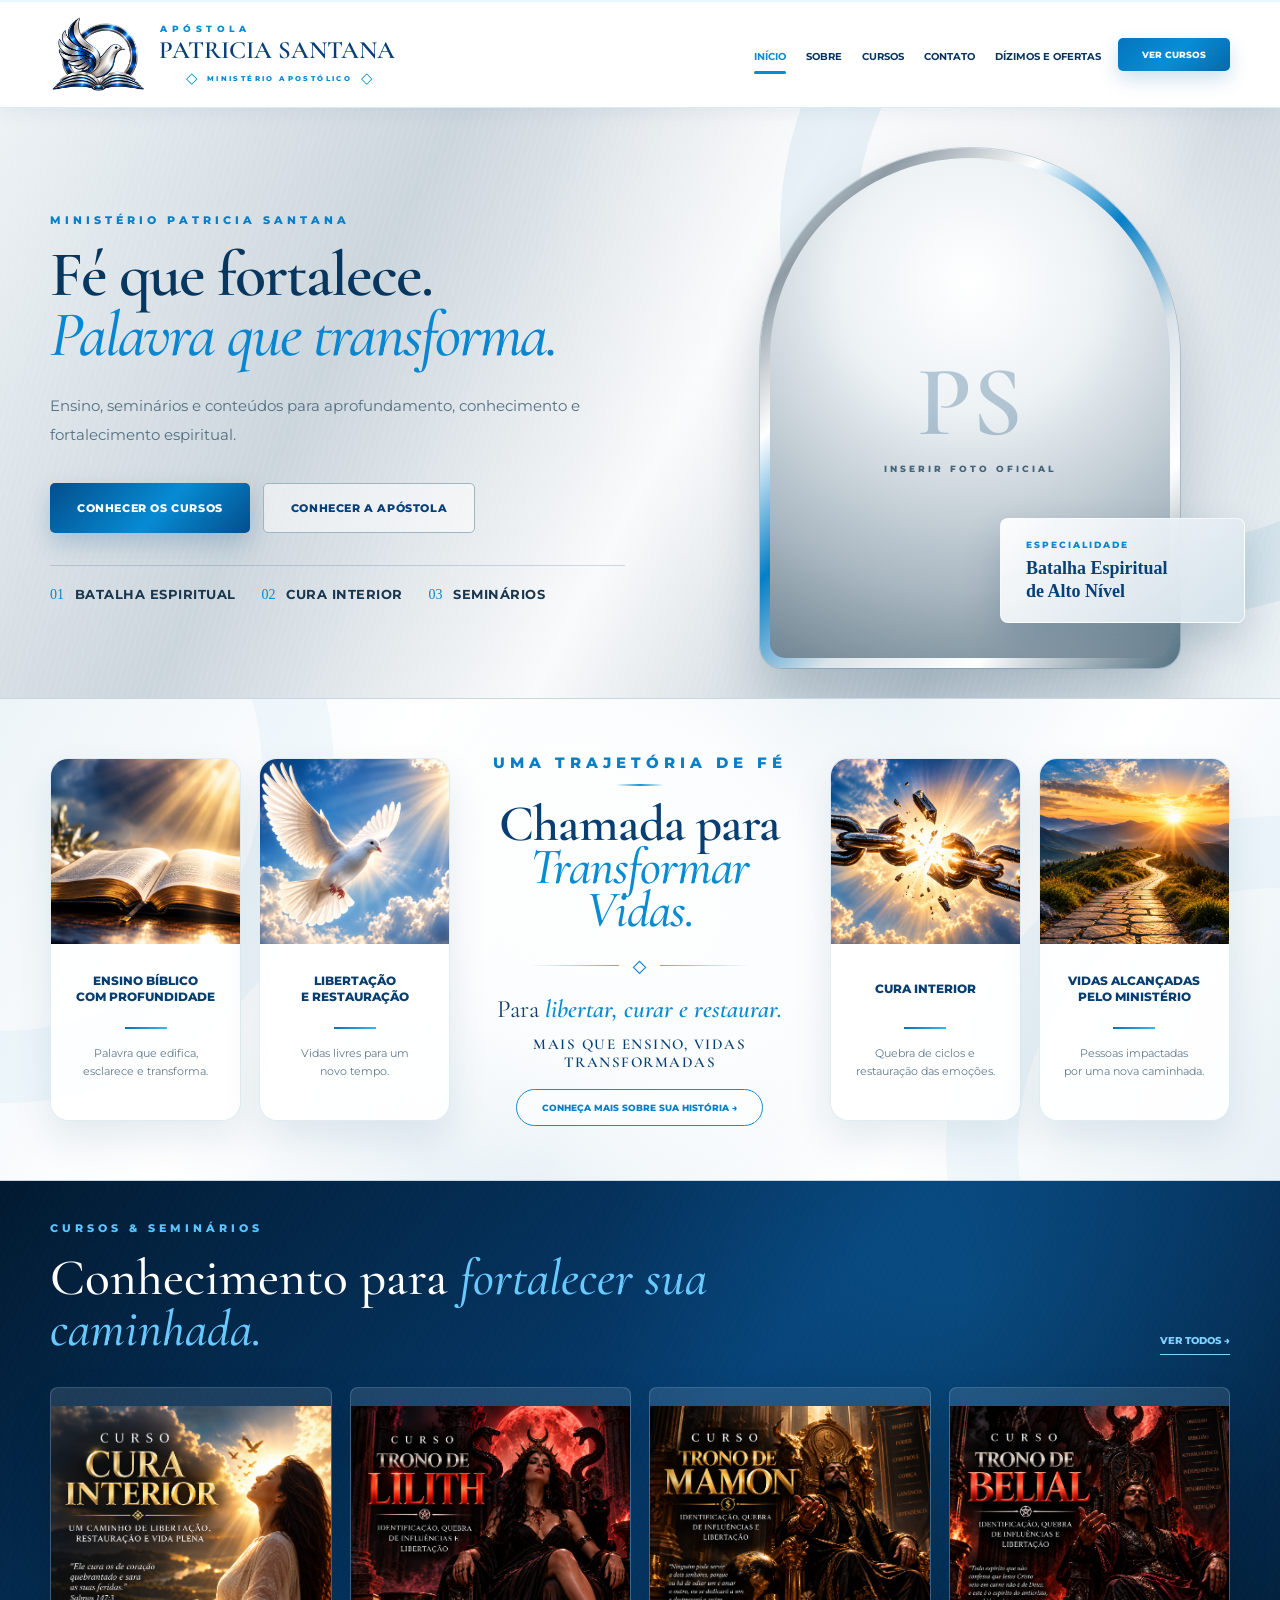
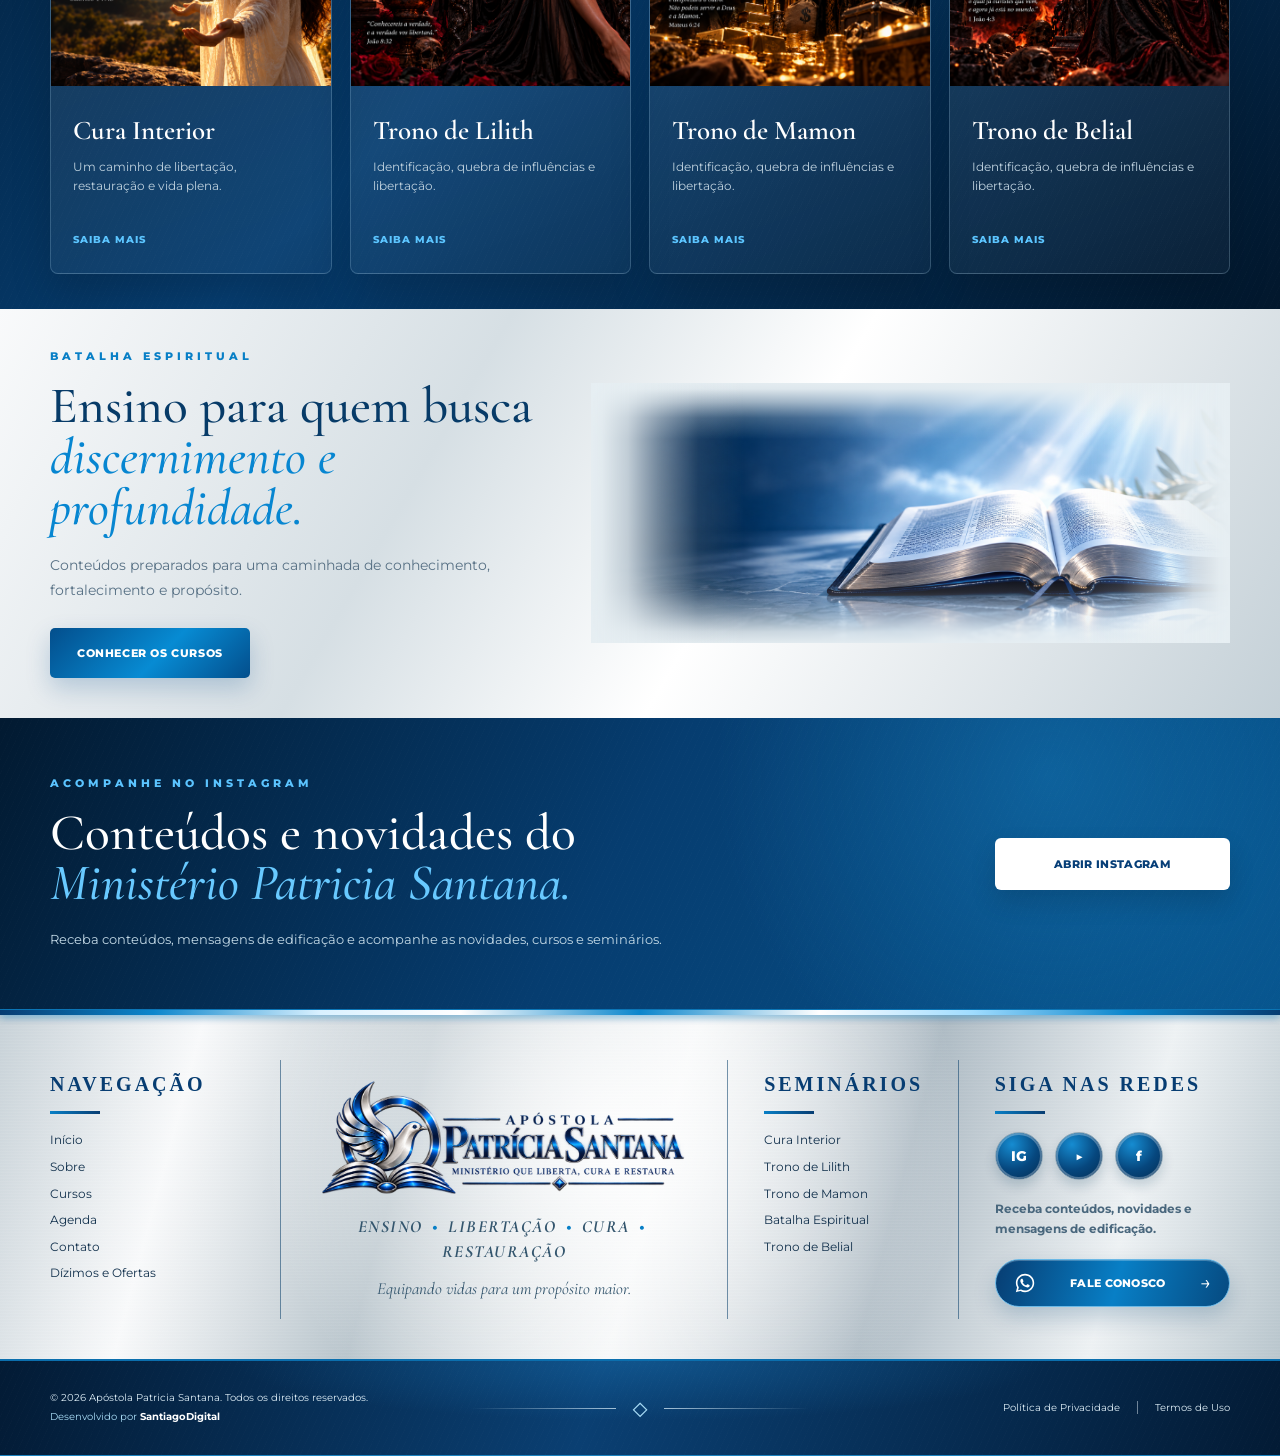
==== commit c9ab6295: "Update index.html" ====
--- a/index.html
+++ b/index.html
@@ -24,17 +24,18 @@
     <link rel="stylesheet" href="style.css?v=17">
     <link rel="stylesheet" href="css/header.css?v=4">
     <link rel="stylesheet" href="css/footer.css?v=5">
+
 </head>
 
 <body>
 
 
     <!-- =====================================================
-         CABEÇALHO CARREGADO DE components/header.html
+         CABEÇALHO
+         CARREGADO DE components/header.html
     ====================================================== -->
 
     <div id="site-header-slot"></div>
-
 
 
     <main>
@@ -72,10 +73,11 @@
 
                         <a
                             class="btn primary"
-                            href="#cursos"
+                            href="cursos.html"
                         >
                             CONHECER OS CURSOS
                         </a>
+
 
                         <a
                             class="btn secondary"
@@ -109,7 +111,6 @@
                 </div>
 
 
-
                 <div class="hero-art">
 
                     <div class="chrome">
@@ -154,68 +155,169 @@
         ================================================== -->
 
         <section class="trajetoria-nova" id="sobre">
+
             <div class="wrap trajetoria-showcase">
 
+
                 <div class="trajetoria-card">
-                    <img src="biblia-aberta.png" alt="Bíblia aberta iluminada">
+
+                    <img
+                        src="biblia-aberta.png"
+                        alt="Bíblia aberta iluminada"
+                    >
+
                     <div class="trajetoria-card-copy">
-                        <h3>ENSINO BÍBLICO<br>COM PROFUNDIDADE</h3>
+
+                        <h3>
+                            ENSINO BÍBLICO<br>
+                            COM PROFUNDIDADE
+                        </h3>
+
                         <span></span>
-                        <p>Palavra que edifica,<br>esclarece e transforma.</p>
-                    </div>
-                </div>
+
+                        <p>
+                            Palavra que edifica,<br>
+                            esclarece e transforma.
+                        </p>
+
+                    </div>
+
+                </div>
+
+
 
                 <div class="trajetoria-card">
-                    <img src="pomba-branca.png" alt="Pomba branca em voo">
+
+                    <img
+                        src="pomba-branca.png"
+                        alt="Pomba branca em voo"
+                    >
+
                     <div class="trajetoria-card-copy">
-                        <h3>LIBERTAÇÃO<br>E RESTAURAÇÃO</h3>
+
+                        <h3>
+                            LIBERTAÇÃO<br>
+                            E RESTAURAÇÃO
+                        </h3>
+
                         <span></span>
-                        <p>Vidas livres para um<br>novo tempo.</p>
-                    </div>
-                </div>
+
+                        <p>
+                            Vidas livres para um<br>
+                            novo tempo.
+                        </p>
+
+                    </div>
+
+                </div>
+
+
 
                 <div class="trajetoria-centro">
-                    <small>UMA TRAJETÓRIA DE FÉ</small>
+
+                    <small>
+                        UMA TRAJETÓRIA DE FÉ
+                    </small>
+
                     <span class="trajetoria-mini-line"></span>
 
-                    <h2>Chamada para<br><em>Transformar<br>Vidas.</em></h2>
+
+                    <h2>
+                        Chamada para<br>
+                        <em>
+                            Transformar<br>
+                            Vidas.
+                        </em>
+                    </h2>
+
 
                     <div class="trajetoria-ornamento">
-                        <i></i><b>◇</b><i></i>
-                    </div>
+
+                        <i></i>
+                        <b>◇</b>
+                        <i></i>
+
+                    </div>
+
 
                     <p class="trajetoria-frase">
-                        Para <em>libertar, curar e restaurar.</em>
+                        Para
+                        <em>
+                            libertar, curar e restaurar.
+                        </em>
                     </p>
+
 
                     <strong class="trajetoria-impacto">
                         MAIS QUE ENSINO, VIDAS TRANSFORMADAS
                     </strong>
 
-                    <a class="trajetoria-link" href="sobre.html">
+
+                    <a
+                        class="trajetoria-link"
+                        href="sobre.html"
+                    >
                         CONHEÇA MAIS SOBRE SUA HISTÓRIA →
                     </a>
-                </div>
+
+                </div>
+
+
 
                 <div class="trajetoria-card">
-                    <img src="correntes-quebradas.png" alt="Correntes quebradas">
+
+                    <img
+                        src="correntes-quebradas.png"
+                        alt="Correntes quebradas"
+                    >
+
                     <div class="trajetoria-card-copy">
-                        <h3>CURA INTERIOR</h3>
+
+                        <h3>
+                            CURA INTERIOR
+                        </h3>
+
                         <span></span>
-                        <p>Quebra de ciclos e<br>restauração das emoções.</p>
-                    </div>
-                </div>
+
+                        <p>
+                            Quebra de ciclos e<br>
+                            restauração das emoções.
+                        </p>
+
+                    </div>
+
+                </div>
+
+
 
                 <div class="trajetoria-card">
-                    <img src="caminho-dourado.png" alt="Caminho iluminado">
+
+                    <img
+                        src="caminho-dourado.png"
+                        alt="Caminho iluminado"
+                    >
+
                     <div class="trajetoria-card-copy">
-                        <h3>VIDAS ALCANÇADAS<br>PELO MINISTÉRIO</h3>
+
+                        <h3>
+                            VIDAS ALCANÇADAS<br>
+                            PELO MINISTÉRIO
+                        </h3>
+
                         <span></span>
-                        <p>Pessoas impactadas<br>por uma nova caminhada.</p>
-                    </div>
-                </div>
+
+                        <p>
+                            Pessoas impactadas<br>
+                            por uma nova caminhada.
+                        </p>
+
+                    </div>
+
+                </div>
+
 
             </div>
+
         </section>
 
 
@@ -244,13 +346,15 @@
 
                         <h2>
                             Conhecimento para
-                            <em>fortalecer sua caminhada.</em>
+                            <em>
+                                fortalecer sua caminhada.
+                            </em>
                         </h2>
 
                     </div>
 
 
-                    <a href="#cursos">
+                    <a href="cursos.html">
                         VER TODOS →
                     </a>
 
@@ -262,27 +366,40 @@
                 <div class="cards">
 
 
-                    <!-- CURA INTERIOR -->
+                    <!-- =====================================
+                         CURA INTERIOR
+                    ====================================== -->
 
                     <article>
 
-                        <img
-                            src="cura-interior.png"
-                            alt="Curso Cura Interior"
+
+                        <a
+                            href="cura-interior.html"
+                            aria-label="Conhecer o curso Cura Interior"
                         >
+
+                            <img
+                                src="cura-interior.png"
+                                alt="Curso Cura Interior"
+                            >
+
+                        </a>
+
 
                         <div>
 
                             <h3>
                                 Cura Interior
                             </h3>
+
 
                             <p>
                                 Um caminho de libertação,
                                 restauração e vida plena.
                             </p>
 
-                            <a href="#">
+
+                            <a href="cura-interior.html">
                                 SAIBA MAIS
                             </a>
 
@@ -292,27 +409,40 @@
 
 
 
-                    <!-- TRONO DE LILITH -->
+                    <!-- =====================================
+                         TRONO DE LILITH
+                    ====================================== -->
 
                     <article>
 
-                        <img
-                            src="trono-lilith.png"
-                            alt="Curso Trono de Lilith"
+
+                        <a
+                            href="trono-lilith.html"
+                            aria-label="Conhecer o curso Trono de Lilith"
                         >
+
+                            <img
+                                src="trono-lilith.png"
+                                alt="Curso Trono de Lilith"
+                            >
+
+                        </a>
+
 
                         <div>
 
                             <h3>
                                 Trono de Lilith
                             </h3>
+
 
                             <p>
                                 Identificação, quebra de
                                 influências e libertação.
                             </p>
 
-                            <a href="#">
+
+                            <a href="trono-lilith.html">
                                 SAIBA MAIS
                             </a>
 
@@ -322,27 +452,40 @@
 
 
 
-                    <!-- TRONO DE MAMON -->
+                    <!-- =====================================
+                         TRONO DE MAMON
+                    ====================================== -->
 
                     <article>
 
-                        <img
-                            src="trono-mamon.png"
-                            alt="Curso Trono de Mamon"
+
+                        <a
+                            href="trono-mamon.html"
+                            aria-label="Conhecer o curso Trono de Mamon"
                         >
+
+                            <img
+                                src="trono-mamon.png"
+                                alt="Curso Trono de Mamon"
+                            >
+
+                        </a>
+
 
                         <div>
 
                             <h3>
                                 Trono de Mamon
                             </h3>
+
 
                             <p>
                                 Identificação, quebra de
                                 influências e libertação.
                             </p>
 
-                            <a href="#">
+
+                            <a href="trono-mamon.html">
                                 SAIBA MAIS
                             </a>
 
@@ -352,27 +495,40 @@
 
 
 
-                    <!-- TRONO DE BELIAL -->
+                    <!-- =====================================
+                         TRONO DE BELIAL
+                    ====================================== -->
 
                     <article>
 
-                        <img
-                            src="trono-belial.png"
-                            alt="Curso Trono de Belial"
+
+                        <a
+                            href="trono-belial.html"
+                            aria-label="Conhecer o curso Trono de Belial"
                         >
+
+                            <img
+                                src="trono-belial.png"
+                                alt="Curso Trono de Belial"
+                            >
+
+                        </a>
+
 
                         <div>
 
                             <h3>
                                 Trono de Belial
                             </h3>
+
 
                             <p>
                                 Identificação, quebra de
                                 influências e libertação.
                             </p>
 
-                            <a href="#">
+
+                            <a href="trono-belial.html">
                                 SAIBA MAIS
                             </a>
 
@@ -382,6 +538,7 @@
 
 
                 </div>
+
 
             </div>
 
@@ -407,7 +564,9 @@
 
                     <h2>
                         Ensino para quem busca
-                        <em>discernimento e profundidade.</em>
+                        <em>
+                            discernimento e profundidade.
+                        </em>
                     </h2>
 
 
@@ -419,7 +578,7 @@
 
                     <a
                         class="btn primary"
-                        href="#cursos"
+                        href="cursos.html"
                     >
                         CONHECER OS CURSOS
                     </a>
@@ -443,30 +602,45 @@
         </section>
 
 
+
         <!-- =================================================
              INSTAGRAM + CONTATO
         ================================================== -->
 
-        <section class="social-contact" id="contato">
+        <section
+            class="social-contact"
+            id="contato"
+        >
+
             <div class="wrap social-contact-grid">
 
+
                 <div class="social-contact-copy">
+
                     <p class="eyebrow light">
                         ACOMPANHE NO INSTAGRAM
                     </p>
 
+
                     <h2>
                         Conteúdos e novidades do<br>
-                        <em>Ministério Patricia Santana.</em>
+                        <em>
+                            Ministério Patricia Santana.
+                        </em>
                     </h2>
 
+
                     <p>
-                        Receba conteúdos, mensagens de edificação e acompanhe
-                        as novidades, cursos e seminários.
+                        Receba conteúdos, mensagens de edificação
+                        e acompanhe as novidades, cursos e seminários.
                     </p>
-                </div>
+
+                </div>
+
+
 
                 <div class="social-contact-actions">
+
                     <a
                         class="social-btn instagram-btn"
                         href="https://www.instagram.com/seminarios_ap_patriciasantana/"
@@ -475,9 +649,12 @@
                     >
                         ABRIR INSTAGRAM
                     </a>
-                </div>
+
+                </div>
+
 
             </div>
+
         </section>
 
 
@@ -485,8 +662,13 @@
 
 
 
-    <!-- RODAPÉ CARREGADO DE components/footer.html -->
+    <!-- =====================================================
+         RODAPÉ
+         CARREGADO DE components/footer.html
+    ====================================================== -->
+
     <div id="site-footer-slot"></div>
+
 
 
     <!-- =====================================================
--- a/css/header.css
+++ b/css/header.css
@@ -1,10 +1,12 @@
 /* =========================================================
    CABEÇALHO — APÓSTOLA PATRICIA SANTANA
-   PADRÃO ÚNICO PARA TODAS AS PÁGINAS
+   PADRÃO ÚNICO EM TODAS AS PÁGINAS
 ========================================================= */
 
 .site-header-v2,
-.site-header-v2 * {
+.site-header-v2 *,
+.site-header-v2 *::before,
+.site-header-v2 *::after {
     box-sizing: border-box;
 }
 
@@ -15,11 +17,13 @@
 
 .site-header-v2 {
     width: 100%;
-
     position: sticky;
     top: 0;
     z-index: 5000;
 
+    margin: 0;
+    padding: 0;
+
     background: #ffffff;
 
     border-top: 2px solid #e7f6ff;
@@ -32,7 +36,7 @@
 
 
 /* =========================================================
-   CONTAINER DESKTOP
+   CONTAINER
 ========================================================= */
 
 .site-header-v2 .site-header-v2__inner {
@@ -41,6 +45,7 @@
     min-height: 105px;
 
     margin: 0 auto;
+    padding: 0;
 
     display: grid;
 
@@ -56,7 +61,7 @@
 
 
 /* =========================================================
-   MARCA
+   LOGO / MARCA
 ========================================================= */
 
 .site-header-v2 .site-header-v2__brand {
@@ -70,7 +75,13 @@
     margin: 0;
     padding: 0;
 
-    text-decoration: none;
+    color: inherit;
+
+    background: transparent;
+
+    border: 0;
+
+    text-decoration: none !important;
 }
 
 
@@ -96,7 +107,7 @@
 
 
 /* =========================================================
-   BLOCO DO NOME
+   NOME
 ========================================================= */
 
 .site-header-v2 .site-header-v2__wordmark {
@@ -123,14 +134,14 @@
 
     color: #0788d2;
 
-    font-family: "Montserrat", Arial, sans-serif;
-
-    font-size: 9px;
-    font-weight: 800;
-
-    line-height: 1;
-
-    letter-spacing: 4.5px;
+    font-family: "Montserrat", Arial, sans-serif !important;
+
+    font-size: 9px !important;
+    font-weight: 800 !important;
+
+    line-height: 1 !important;
+
+    letter-spacing: 4.5px !important;
 
     white-space: nowrap;
 }
@@ -152,21 +163,21 @@
         "Cormorant Garamond",
         Georgia,
         "Times New Roman",
-        serif;
-
-    font-size: 25px;
-    font-weight: 600;
-
-    line-height: 1;
-
-    letter-spacing: normal;
+        serif !important;
+
+    font-size: 25px !important;
+    font-weight: 600 !important;
+
+    line-height: 1 !important;
+
+    letter-spacing: 0 !important;
 
     white-space: nowrap;
 }
 
 
 /* =========================================================
-   MINISTÉRIO + LOSANGOS
+   MINISTÉRIO
 ========================================================= */
 
 .site-header-v2 .site-header-v2__ministry-row {
@@ -197,14 +208,14 @@
 
     color: #0788d2;
 
-    font-family: "Montserrat", Arial, sans-serif;
-
-    font-size: 7px;
-    font-weight: 800;
-
-    line-height: 1;
-
-    letter-spacing: 2.4px;
+    font-family: "Montserrat", Arial, sans-serif !important;
+
+    font-size: 7px !important;
+    font-weight: 800 !important;
+
+    line-height: 1 !important;
+
+    letter-spacing: 2.4px !important;
 
     white-space: nowrap;
 }
@@ -221,12 +232,12 @@
 
     color: #078bd3;
 
-    font-family: Arial, sans-serif;
-
-    font-size: 15px;
-    font-weight: 400;
-
-    line-height: 1;
+    font-family: Arial, sans-serif !important;
+
+    font-size: 15px !important;
+    font-weight: 400 !important;
+
+    line-height: 1 !important;
 
     transform: translateY(-1px);
 
@@ -252,59 +263,68 @@
     gap: 20px;
 
     transform: translateX(25px);
+
+    font-family: "Montserrat", Arial, sans-serif !important;
 }
 
 
 /* =========================================================
    LINKS DO MENU
-   BLINDADOS CONTRA CSS DAS OUTRAS PÁGINAS
-========================================================= */
-
-.site-header-v2 .site-header-v2__nav > a {
+   PADRÃO FIXO PARA TODAS AS PÁGINAS
+========================================================= */
+
+html body .site-header-v2 .site-header-v2__nav > a {
     position: relative;
 
     display: block;
 
-    margin: 0;
-
-    padding: 43px 0 39px;
-
-    color: #07335f;
-
-    background: transparent;
-
-    border: 0;
-    border-radius: 0;
-
-    box-shadow: none;
+    width: auto;
+    height: auto;
+
+    margin: 0 !important;
+
+    padding: 43px 0 39px !important;
+
+    color: #07335f !important;
+
+    background: transparent !important;
+
+    border: 0 !important;
+    border-radius: 0 !important;
+
+    box-shadow: none !important;
 
     font-family: "Montserrat", Arial, sans-serif !important;
 
     font-size: 10px !important;
-    font-weight: 800 !important;
-
-    font-style: normal;
+    font-weight: 700 !important;
+    font-style: normal !important;
 
     line-height: 1 !important;
 
     letter-spacing: 0 !important;
 
-    text-align: center;
+    text-align: center !important;
 
     text-decoration: none !important;
-    text-transform: none;
-
-    white-space: nowrap;
+
+    text-transform: uppercase !important;
+
+    white-space: nowrap !important;
+
+    opacity: 1 !important;
+
+    transform: none;
 
     transition: color 0.2s ease;
 }
 
 
 /* =========================================================
-   INDICADOR AZUL
-========================================================= */
-
-.site-header-v2 .site-header-v2__nav > a::after {
+   LINHA AZUL
+========================================================= */
+
+html body .site-header-v2 .site-header-v2__nav > a::after {
     content: "";
 
     position: absolute;
@@ -315,6 +335,10 @@
     width: 0;
     height: 3px;
 
+    margin: 0;
+    padding: 0;
+
+    border: 0;
     border-radius: 10px;
 
     background: #078bd3;
@@ -325,14 +349,29 @@
 }
 
 
-.site-header-v2 .site-header-v2__nav > a:hover,
-.site-header-v2 .site-header-v2__nav > a.active {
-    color: #078bd3;
-}
-
-
-.site-header-v2 .site-header-v2__nav > a:hover::after,
-.site-header-v2 .site-header-v2__nav > a.active::after {
+/* =========================================================
+   HOVER / ATIVO
+========================================================= */
+
+html body .site-header-v2 .site-header-v2__nav > a:hover,
+html body .site-header-v2 .site-header-v2__nav > a.active {
+    color: #078bd3 !important;
+
+    font-family: "Montserrat", Arial, sans-serif !important;
+
+    font-size: 10px !important;
+    font-weight: 700 !important;
+
+    letter-spacing: 0 !important;
+
+    text-decoration: none !important;
+
+    transform: none !important;
+}
+
+
+html body .site-header-v2 .site-header-v2__nav > a:hover::after,
+html body .site-header-v2 .site-header-v2__nav > a.active::after {
     width: 100%;
 }
 
@@ -341,18 +380,18 @@
    BOTÃO VER CURSOS
 ========================================================= */
 
-.site-header-v2 .site-header-v2__courses {
+html body .site-header-v2 .site-header-v2__courses {
     width: 112px;
     min-width: 112px;
 
-    margin: 0;
-
-    padding: 12px 13px;
+    margin: 0 !important;
+
+    padding: 12px 13px !important;
 
     justify-self: end;
 
-    border: 0;
-    border-radius: 5px;
+    border: 0 !important;
+    border-radius: 5px !important;
 
     background:
         linear-gradient(
@@ -360,9 +399,9 @@
             #0574bb 0%,
             #078ed8 50%,
             #0569aa 100%
-        );
-
-    color: #ffffff;
+        ) !important;
+
+    color: #ffffff !important;
 
     font-family: "Montserrat", Arial, sans-serif !important;
 
@@ -373,9 +412,11 @@
 
     letter-spacing: 0 !important;
 
-    text-align: center;
+    text-align: center !important;
 
     text-decoration: none !important;
+
+    white-space: nowrap;
 
     box-shadow:
         0 8px 20px rgba(5, 105, 170, 0.20);
@@ -386,8 +427,8 @@
 }
 
 
-.site-header-v2 .site-header-v2__courses:hover {
-    color: #ffffff;
+html body .site-header-v2 .site-header-v2__courses:hover {
+    color: #ffffff !important;
 
     transform: translateY(-2px);
 
@@ -437,22 +478,20 @@
 
 
 /* =========================================================
-   NOTEBOOK — ATÉ 1200PX
+   NOTEBOOK
 ========================================================= */
 
 @media (max-width: 1200px) {
 
     .site-header-v2 .site-header-v2__inner {
         width: calc(100% - 40px);
-
-        min-height: 94px;
 
         grid-template-columns:
             300px
             minmax(0, 1fr)
             100px;
 
-        column-gap: 28px;
+        column-gap: 25px;
     }
 
 
@@ -472,53 +511,43 @@
     }
 
 
+    .site-header-v2 .site-header-v2__wordmark strong {
+        font-size: 21px !important;
+    }
+
+
     .site-header-v2 .site-header-v2__apostola {
-        font-size: 7px;
-        letter-spacing: 3.5px;
-    }
-
-
-    .site-header-v2 .site-header-v2__wordmark strong {
-        font-size: 21px;
-    }
-
-
-    .site-header-v2 .site-header-v2__ministry-row {
-        margin-top: 7px;
-        gap: 6px;
+        font-size: 7px !important;
+        letter-spacing: 3.5px !important;
     }
 
 
     .site-header-v2 .site-header-v2__ministry-row small {
-        font-size: 6px;
-        letter-spacing: 1.7px;
+        font-size: 6px !important;
+        letter-spacing: 1.7px !important;
     }
 
 
     .site-header-v2 .site-header-v2__diamond {
-        font-size: 13px;
+        font-size: 13px !important;
     }
 
 
     .site-header-v2 .site-header-v2__nav {
         gap: 14px;
+
         transform: translateX(10px);
     }
 
 
-    .site-header-v2 .site-header-v2__nav > a {
-        padding: 38px 0 35px;
-
-        font-size: 9px !important;
-        font-weight: 800 !important;
-
-        line-height: 1 !important;
-        letter-spacing: 0 !important;
-    }
-
-
-    .site-header-v2 .site-header-v2__nav > a::after {
-        bottom: 24px;
+    /* IMPORTANTE:
+       MENU CONTINUA COM O MESMO TAMANHO */
+
+    html body .site-header-v2 .site-header-v2__nav > a,
+    html body .site-header-v2 .site-header-v2__nav > a:hover,
+    html body .site-header-v2 .site-header-v2__nav > a.active {
+        font-size: 10px !important;
+        font-weight: 700 !important;
     }
 
 
@@ -526,22 +555,18 @@
         width: 100px;
         min-width: 100px;
 
-        padding: 11px 9px;
-
         font-size: 8px !important;
     }
 }
 
 
 /* =========================================================
-   NOTEBOOK MENOR — ATÉ 1050PX
+   NOTEBOOK MENOR
 ========================================================= */
 
 @media (max-width: 1050px) {
 
     .site-header-v2 .site-header-v2__inner {
-        min-height: 86px;
-
         grid-template-columns:
             270px
             minmax(0, 1fr);
@@ -561,45 +586,40 @@
     }
 
 
+    .site-header-v2 .site-header-v2__wordmark strong {
+        font-size: 19px !important;
+    }
+
+
     .site-header-v2 .site-header-v2__apostola {
-        font-size: 6.5px;
-        letter-spacing: 3px;
-    }
-
-
-    .site-header-v2 .site-header-v2__wordmark strong {
-        font-size: 19px;
-    }
-
-
-    .site-header-v2 .site-header-v2__ministry-row {
-        gap: 5px;
+        font-size: 6.5px !important;
+        letter-spacing: 3px !important;
     }
 
 
     .site-header-v2 .site-header-v2__ministry-row small {
-        font-size: 5.5px;
-        letter-spacing: 1.4px;
+        font-size: 5.5px !important;
+        letter-spacing: 1.4px !important;
     }
 
 
     .site-header-v2 .site-header-v2__diamond {
-        font-size: 12px;
+        font-size: 12px !important;
     }
 
 
     .site-header-v2 .site-header-v2__nav {
         gap: 12px;
+
         transform: none;
     }
 
 
-    .site-header-v2 .site-header-v2__nav > a {
-        font-size: 8.5px !important;
-        font-weight: 800 !important;
-
-        line-height: 1 !important;
-        letter-spacing: 0 !important;
+    html body .site-header-v2 .site-header-v2__nav > a,
+    html body .site-header-v2 .site-header-v2__nav > a:hover,
+    html body .site-header-v2 .site-header-v2__nav > a.active {
+        font-size: 10px !important;
+        font-weight: 700 !important;
     }
 
 
@@ -610,7 +630,7 @@
 
 
 /* =========================================================
-   TABLET / CELULAR — ATÉ 850PX
+   TABLET / CELULAR
 ========================================================= */
 
 @media (max-width: 850px) {
@@ -632,21 +652,14 @@
         gap: 0;
     }
 
-
-    /* MARCA */
 
     .site-header-v2 .site-header-v2__brand {
         width: auto;
         max-width: calc(100% - 54px);
 
-        display: flex;
-        align-items: center;
-
         gap: 10px;
     }
 
-
-    /* POMBA */
 
     .site-header-v2 .site-header-v2__symbol {
         width: 74px;
@@ -656,91 +669,44 @@
     }
 
 
-    /* BLOCO DO NOME */
-
     .site-header-v2 .site-header-v2__wordmark {
         width: auto;
         max-width: none;
 
-        display: flex;
-        flex-direction: column;
-
         align-items: flex-start;
-        justify-content: center;
-    }
-
-
-    /* APÓSTOLA */
+    }
+
 
     .site-header-v2 .site-header-v2__apostola {
-        display: block !important;
-
         margin: 0 0 5px;
 
-        font-size: 9px;
-
-        font-weight: 800;
-
-        line-height: 1;
-
-        letter-spacing: 3.5px;
-
-        white-space: nowrap;
-    }
-
-
-    /* PATRICIA SANTANA */
+        font-size: 9px !important;
+
+        letter-spacing: 3.5px !important;
+    }
+
 
     .site-header-v2 .site-header-v2__wordmark strong {
-        display: block;
-
-        margin: 0;
-
-        font-size: 21px;
-
-        font-weight: 600;
-
-        line-height: 1;
-
-        white-space: nowrap;
-    }
-
-
-    /* MINISTÉRIO */
+        font-size: 21px !important;
+    }
+
 
     .site-header-v2 .site-header-v2__ministry-row {
-        width: 100%;
-
         margin-top: 8px;
 
-        display: flex !important;
-
-        align-items: center;
-        justify-content: center;
-
         gap: 6px;
     }
 
 
     .site-header-v2 .site-header-v2__ministry-row small {
-        display: block !important;
-
-        font-size: 6.5px;
-
-        font-weight: 800;
-
-        line-height: 1;
-
-        letter-spacing: 1.3px;
-
-        white-space: nowrap;
+        font-size: 6.5px !important;
+
+        letter-spacing: 1.3px !important;
     }
 
 
     .site-header-v2 .site-header-v2__diamond {
-        display: inline-flex !important;
-
-        font-size: 12px;
+        font-size: 12px !important;
     }
 
 
@@ -760,7 +726,7 @@
     }
 
 
-    /* MENU MOBILE */
+    /* MENU */
 
     .site-header-v2 .site-header-v2__nav {
         position: absolute;
@@ -775,7 +741,6 @@
         width: auto;
 
         margin: 0;
-
         padding: 10px 20px 18px;
 
         display: none;
@@ -804,48 +769,53 @@
     }
 
 
-    .site-header-v2 .site-header-v2__nav > a {
+    html body .site-header-v2 .site-header-v2__nav > a,
+    html body .site-header-v2 .site-header-v2__nav > a:hover,
+    html body .site-header-v2 .site-header-v2__nav > a.active {
         display: block;
 
         width: 100%;
 
-        margin: 0;
-
-        padding: 16px 4px;
-
-        border: 0;
-        border-bottom: 1px solid #e8eff4;
-
-        border-radius: 0;
-
-        background: transparent;
-
-        color: #07335f;
-
-        box-shadow: none;
+        margin: 0 !important;
+
+        padding: 16px 4px !important;
+
+        border: 0 !important;
+        border-bottom: 1px solid #e8eff4 !important;
+
+        border-radius: 0 !important;
+
+        background: transparent !important;
 
         font-family: "Montserrat", Arial, sans-serif !important;
 
         font-size: 12px !important;
-        font-weight: 800 !important;
+        font-weight: 700 !important;
 
         line-height: 1.2 !important;
 
         letter-spacing: 0 !important;
 
-        text-align: left;
+        text-align: left !important;
 
         text-decoration: none !important;
-    }
-
-
-    .site-header-v2 .site-header-v2__nav > a.active {
-        color: #078bd3;
+
+        transform: none !important;
+    }
+
+
+    html body .site-header-v2 .site-header-v2__nav > a {
+        color: #07335f !important;
+    }
+
+
+    html body .site-header-v2 .site-header-v2__nav > a.active {
+        color: #078bd3 !important;
     }
 
 
     .site-header-v2 .site-header-v2__nav > a:last-child {
-        border-bottom: 0;
+        border-bottom: 0 !important;
     }
 
 
@@ -882,7 +852,7 @@
 
 
 /* =========================================================
-   CELULAR — ATÉ 520PX
+   CELULAR
 ========================================================= */
 
 @media (max-width: 520px) {
@@ -909,44 +879,27 @@
     }
 
 
-    .site-header-v2 .site-header-v2__wordmark {
-        width: auto;
-        max-width: none;
-    }
-
-
     .site-header-v2 .site-header-v2__apostola {
-        margin-bottom: 5px;
-
-        font-size: 9px;
-
-        letter-spacing: 3.2px;
+        font-size: 9px !important;
+
+        letter-spacing: 3.2px !important;
     }
 
 
     .site-header-v2 .site-header-v2__wordmark strong {
-        font-size: 20px;
-    }
-
-
-    .site-header-v2 .site-header-v2__ministry-row {
-        margin-top: 7px;
-
-        gap: 5px;
-
-        justify-content: center;
+        font-size: 20px !important;
     }
 
 
     .site-header-v2 .site-header-v2__ministry-row small {
-        font-size: 6.5px;
-
-        letter-spacing: 1.1px;
+        font-size: 6.5px !important;
+
+        letter-spacing: 1.1px !important;
     }
 
 
     .site-header-v2 .site-header-v2__diamond {
-        font-size: 11px;
+        font-size: 11px !important;
     }
 
 
@@ -973,7 +926,7 @@
 
 
 /* =========================================================
-   CELULARES MENORES — ATÉ 400PX
+   CELULARES MENORES
 ========================================================= */
 
 @media (max-width: 400px) {
@@ -1001,33 +954,26 @@
 
 
     .site-header-v2 .site-header-v2__apostola {
-        font-size: 8px;
-
-        letter-spacing: 2.7px;
+        font-size: 8px !important;
+
+        letter-spacing: 2.7px !important;
     }
 
 
     .site-header-v2 .site-header-v2__wordmark strong {
-        font-size: 18px;
-    }
-
-
-    .site-header-v2 .site-header-v2__ministry-row {
-        margin-top: 6px;
-
-        gap: 4px;
+        font-size: 18px !important;
     }
 
 
     .site-header-v2 .site-header-v2__ministry-row small {
-        font-size: 5.8px;
-
-        letter-spacing: 0.8px;
+        font-size: 5.8px !important;
+
+        letter-spacing: 0.8px !important;
     }
 
 
     .site-header-v2 .site-header-v2__diamond {
-        font-size: 10px;
+        font-size: 10px !important;
     }
 
 
@@ -1041,7 +987,7 @@
 
 
 /* =========================================================
-   CELULAR MUITO ESTREITO — ATÉ 350PX
+   CELULAR MUITO ESTREITO
 ========================================================= */
 
 @media (max-width: 350px) {
@@ -1069,33 +1015,26 @@
 
 
     .site-header-v2 .site-header-v2__apostola {
-        font-size: 7px;
-
-        letter-spacing: 2.2px;
+        font-size: 7px !important;
+
+        letter-spacing: 2.2px !important;
     }
 
 
     .site-header-v2 .site-header-v2__wordmark strong {
-        font-size: 16px;
-    }
-
-
-    .site-header-v2 .site-header-v2__ministry-row {
-        margin-top: 5px;
-
-        gap: 3px;
+        font-size: 16px !important;
     }
 
 
     .site-header-v2 .site-header-v2__ministry-row small {
-        font-size: 5px;
-
-        letter-spacing: 0.6px;
+        font-size: 5px !important;
+
+        letter-spacing: 0.6px !important;
     }
 
 
     .site-header-v2 .site-header-v2__diamond {
-        font-size: 9px;
+        font-size: 9px !important;
     }
 
 
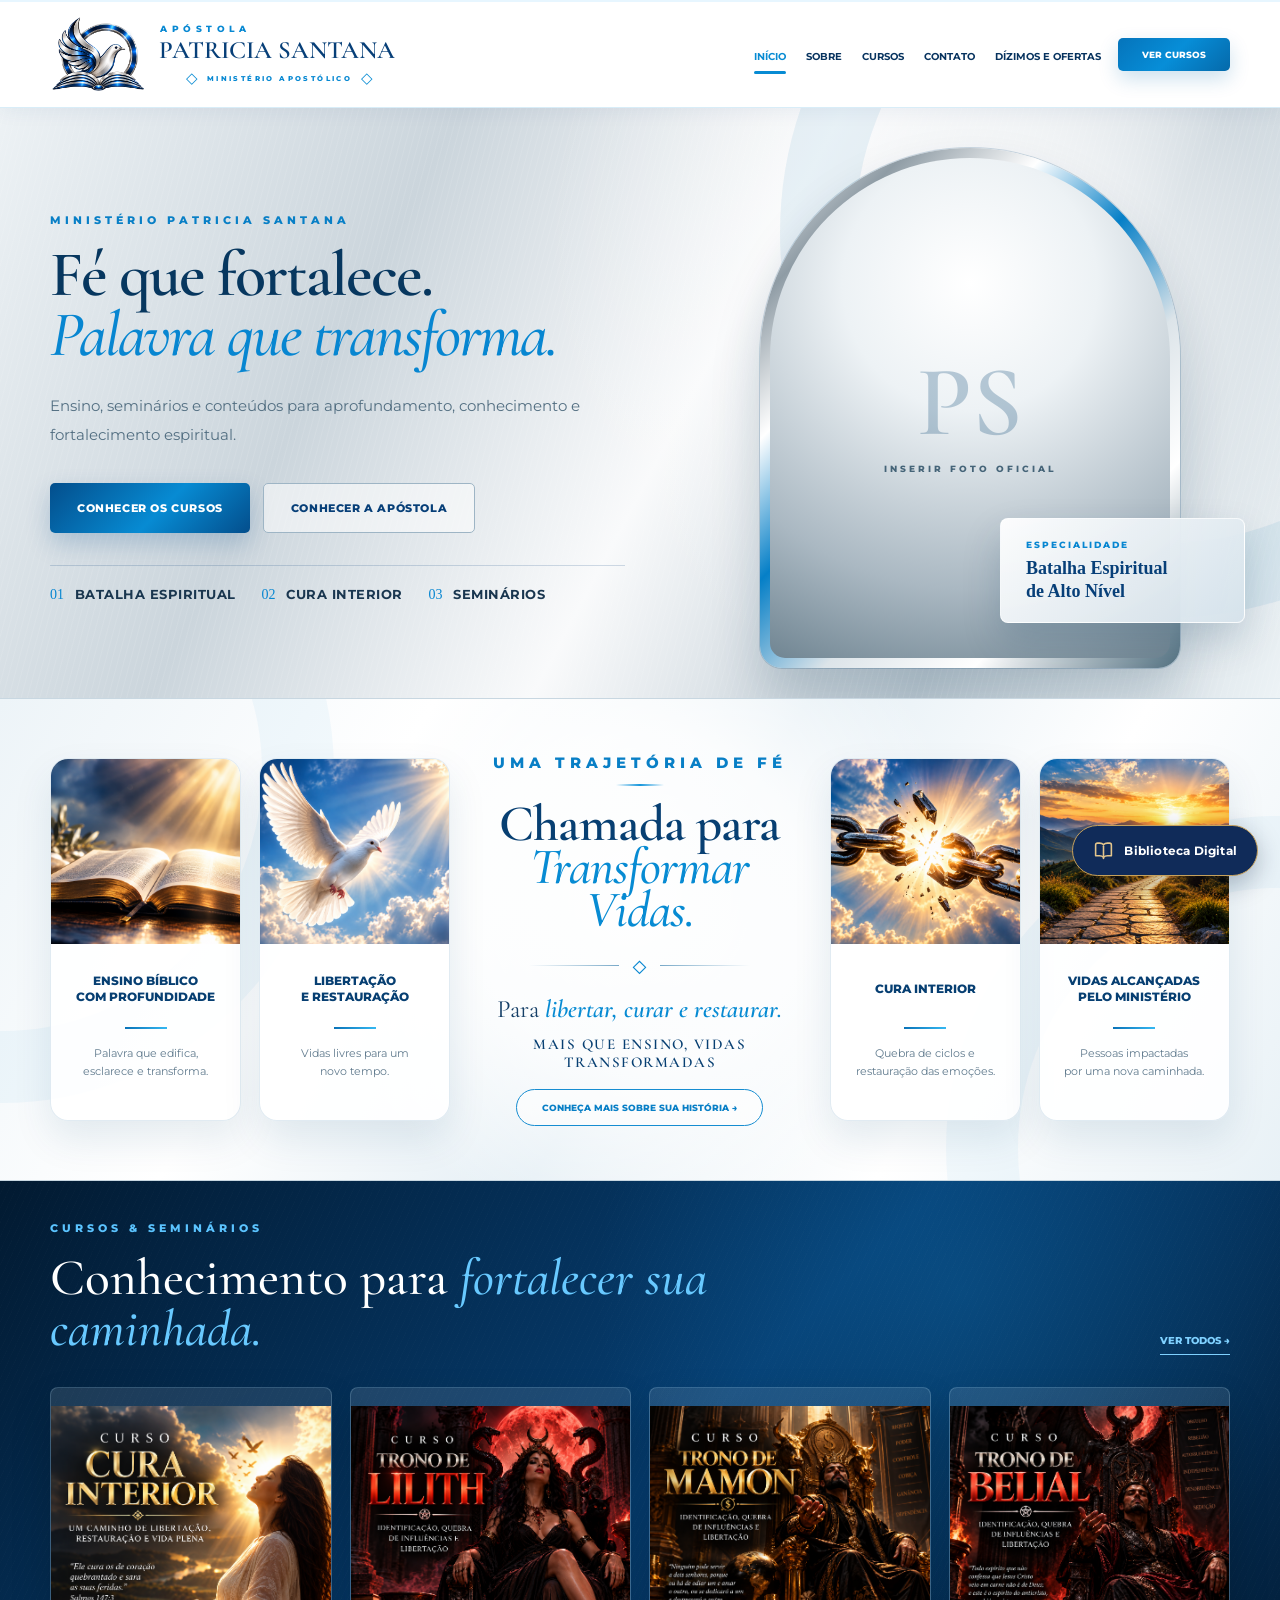
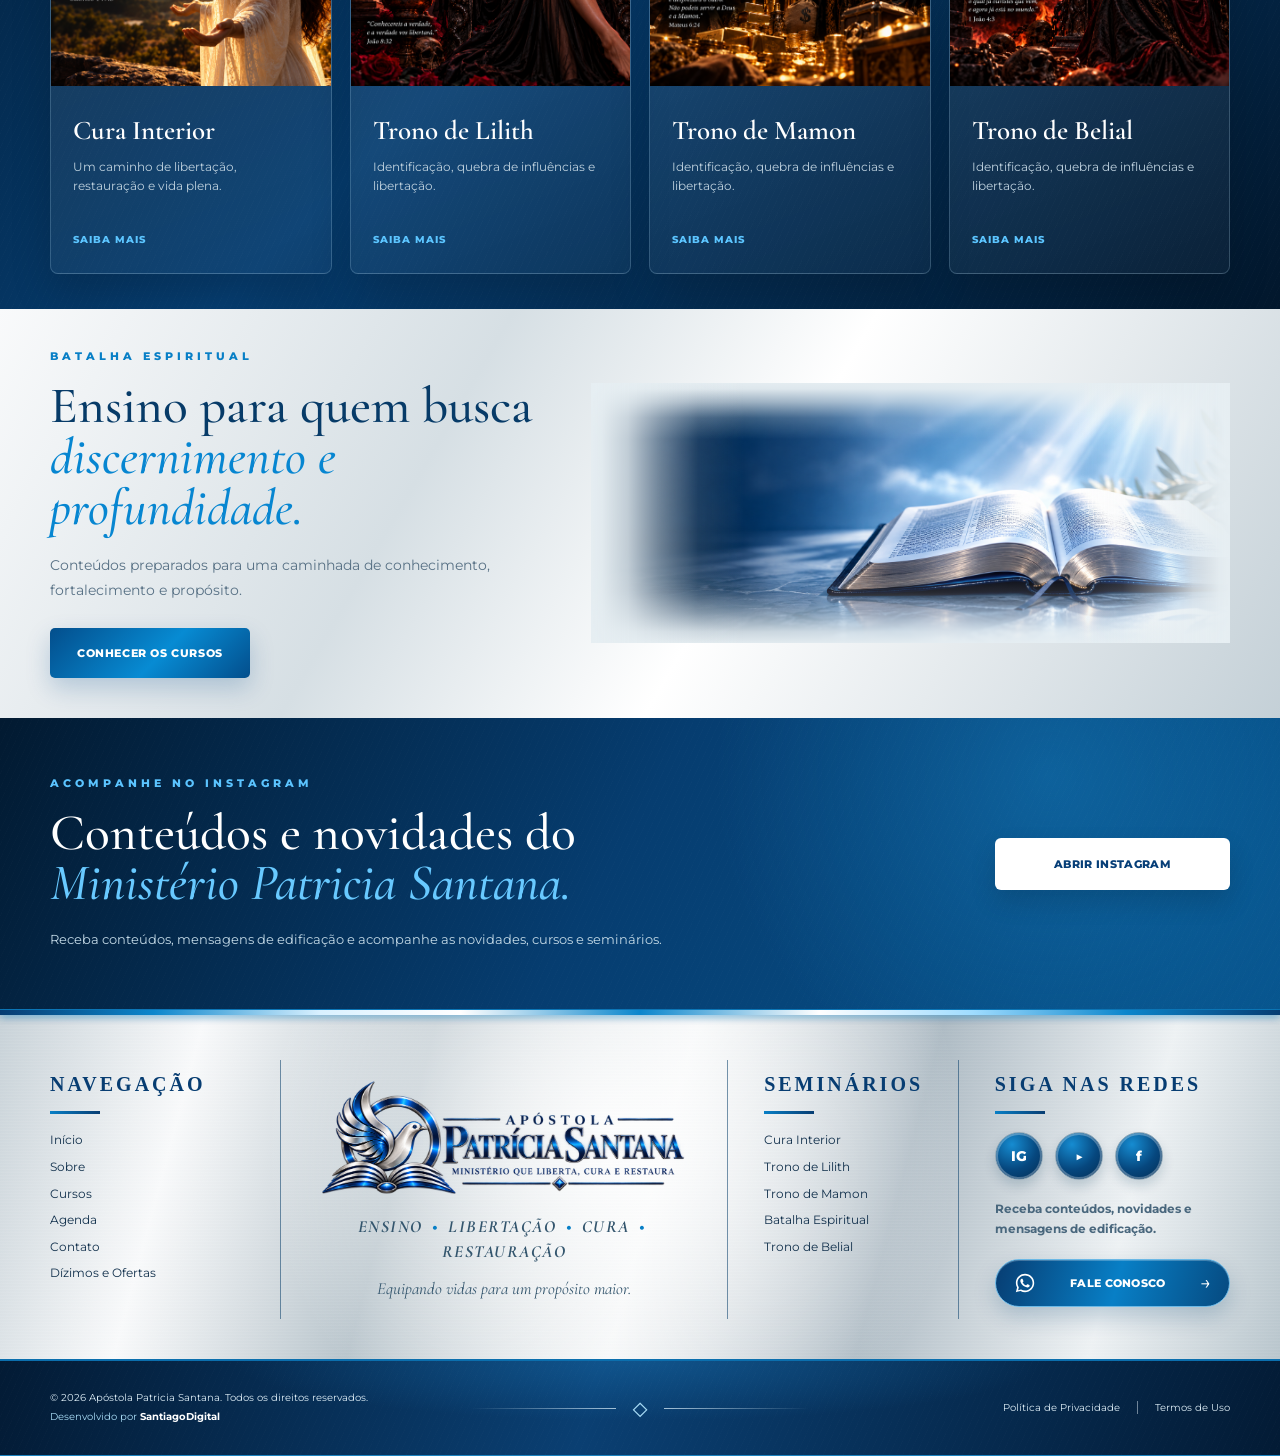
==== commit 6f0d715a: "Update index.html" ====
--- a/index.html
+++ b/index.html
@@ -22,20 +22,25 @@
 
     <!-- CSS PRINCIPAL -->
     <link rel="stylesheet" href="style.css?v=17">
+
+    <!-- CABEÇALHO GLOBAL -->
     <link rel="stylesheet" href="css/header.css?v=4">
+
+    <!-- RODAPÉ GLOBAL -->
     <link rel="stylesheet" href="css/footer.css?v=5">
 
 </head>
 
+
 <body>
 
 
     <!-- =====================================================
-         CABEÇALHO
-         CARREGADO DE components/header.html
+         CABEÇALHO GLOBAL
     ====================================================== -->
 
     <div id="site-header-slot"></div>
+
 
 
     <main>
@@ -45,10 +50,15 @@
              INÍCIO / HERO
         ================================================== -->
 
-        <section class="hero" id="inicio">
+        <section
+            class="hero"
+            id="inicio"
+        >
 
             <div class="wrap hero-grid">
 
+
+                <!-- TEXTO -->
 
                 <div class="hero-copy">
 
@@ -59,7 +69,10 @@
 
                     <h1>
                         Fé que fortalece.<br>
-                        <em>Palavra que transforma.</em>
+
+                        <em>
+                            Palavra que transforma.
+                        </em>
                     </h1>
 
 
@@ -69,7 +82,12 @@
                     </p>
 
 
+                    <!-- BOTÕES -->
+
                     <div class="actions">
+
+
+                        <!-- CURSOS -->
 
                         <a
                             class="btn primary"
@@ -79,31 +97,44 @@
                         </a>
 
 
+                        <!-- APÓSTOLA -->
+
                         <a
                             class="btn secondary"
-                            href="#sobre"
+                            href="sobre.html"
                         >
                             CONHECER A APÓSTOLA
                         </a>
 
-                    </div>
-
+
+                    </div>
+
+
+                    <!-- CATEGORIAS -->
 
                     <div class="hero-tags">
 
                         <span>
                             01
-                            <b>BATALHA ESPIRITUAL</b>
+                            <b>
+                                BATALHA ESPIRITUAL
+                            </b>
                         </span>
+
 
                         <span>
                             02
-                            <b>CURA INTERIOR</b>
+                            <b>
+                                CURA INTERIOR
+                            </b>
                         </span>
+
 
                         <span>
                             03
-                            <b>SEMINÁRIOS</b>
+                            <b>
+                                SEMINÁRIOS
+                            </b>
                         </span>
 
                     </div>
@@ -111,13 +142,18 @@
                 </div>
 
 
+
+                <!-- ARTE / FOTO -->
+
                 <div class="hero-art">
 
                     <div class="chrome">
 
                         <div class="photo">
 
-                            <span>PS</span>
+                            <span>
+                                PS
+                            </span>
 
                             <small>
                                 INSERIR FOTO OFICIAL
@@ -154,10 +190,15 @@
              TRAJETÓRIA
         ================================================== -->
 
-        <section class="trajetoria-nova" id="sobre">
+        <section
+            class="trajetoria-nova"
+            id="sobre"
+        >
 
             <div class="wrap trajetoria-showcase">
 
+
+                <!-- BÍBLIA -->
 
                 <div class="trajetoria-card">
 
@@ -186,6 +227,8 @@
 
 
 
+                <!-- POMBA -->
+
                 <div class="trajetoria-card">
 
                     <img
@@ -213,17 +256,21 @@
 
 
 
+                <!-- CENTRO -->
+
                 <div class="trajetoria-centro">
 
                     <small>
                         UMA TRAJETÓRIA DE FÉ
                     </small>
 
+
                     <span class="trajetoria-mini-line"></span>
 
 
                     <h2>
                         Chamada para<br>
+
                         <em>
                             Transformar<br>
                             Vidas.
@@ -234,7 +281,11 @@
                     <div class="trajetoria-ornamento">
 
                         <i></i>
-                        <b>◇</b>
+
+                        <b>
+                            ◇
+                        </b>
+
                         <i></i>
 
                     </div>
@@ -242,6 +293,7 @@
 
                     <p class="trajetoria-frase">
                         Para
+
                         <em>
                             libertar, curar e restaurar.
                         </em>
@@ -264,6 +316,8 @@
 
 
 
+                <!-- CORRENTES -->
+
                 <div class="trajetoria-card">
 
                     <img
@@ -290,6 +344,8 @@
 
 
 
+                <!-- CAMINHO -->
+
                 <div class="trajetoria-card">
 
                     <img
@@ -323,7 +379,7 @@
 
 
         <!-- =================================================
-             CURSOS
+             CURSOS E SEMINÁRIOS
         ================================================== -->
 
         <section
@@ -334,6 +390,8 @@
             <div class="wrap">
 
 
+                <!-- CABEÇALHO DA SEÇÃO -->
+
                 <div class="section-head">
 
 
@@ -346,6 +404,7 @@
 
                         <h2>
                             Conhecimento para
+
                             <em>
                                 fortalecer sua caminhada.
                             </em>
@@ -354,6 +413,8 @@
                     </div>
 
 
+                    <!-- VER TODOS -->
+
                     <a href="cursos.html">
                         VER TODOS →
                     </a>
@@ -362,6 +423,8 @@
                 </div>
 
 
+
+                <!-- CARDS -->
 
                 <div class="cards">
 
@@ -555,6 +618,8 @@
             <div class="wrap feature-grid">
 
 
+                <!-- TEXTO -->
+
                 <div>
 
                     <p class="eyebrow">
@@ -564,6 +629,7 @@
 
                     <h2>
                         Ensino para quem busca
+
                         <em>
                             discernimento e profundidade.
                         </em>
@@ -575,6 +641,8 @@
                         de conhecimento, fortalecimento e propósito.
                     </p>
 
+
+                    <!-- BOTÃO CURSOS -->
 
                     <a
                         class="btn primary"
@@ -587,6 +655,8 @@
 
 
 
+                <!-- BÍBLIA -->
+
                 <div class="bible">
 
                     <img
@@ -604,7 +674,7 @@
 
 
         <!-- =================================================
-             INSTAGRAM + CONTATO
+             INSTAGRAM / CONTATO
         ================================================== -->
 
         <section
@@ -615,6 +685,8 @@
             <div class="wrap social-contact-grid">
 
 
+                <!-- TEXTO -->
+
                 <div class="social-contact-copy">
 
                     <p class="eyebrow light">
@@ -624,6 +696,7 @@
 
                     <h2>
                         Conteúdos e novidades do<br>
+
                         <em>
                             Ministério Patricia Santana.
                         </em>
@@ -638,6 +711,8 @@
                 </div>
 
 
+
+                <!-- INSTAGRAM -->
 
                 <div class="social-contact-actions">
 
@@ -663,8 +738,7 @@
 
 
     <!-- =====================================================
-         RODAPÉ
-         CARREGADO DE components/footer.html
+         RODAPÉ GLOBAL
     ====================================================== -->
 
     <div id="site-footer-slot"></div>
@@ -676,7 +750,8 @@
     ====================================================== -->
 
     <script src="script.js?v=2"></script>
-    <script src="js/components.js?v=2"></script>
+
+    <script src="js/components.js?v=7"></script>
 
 
 </body>
